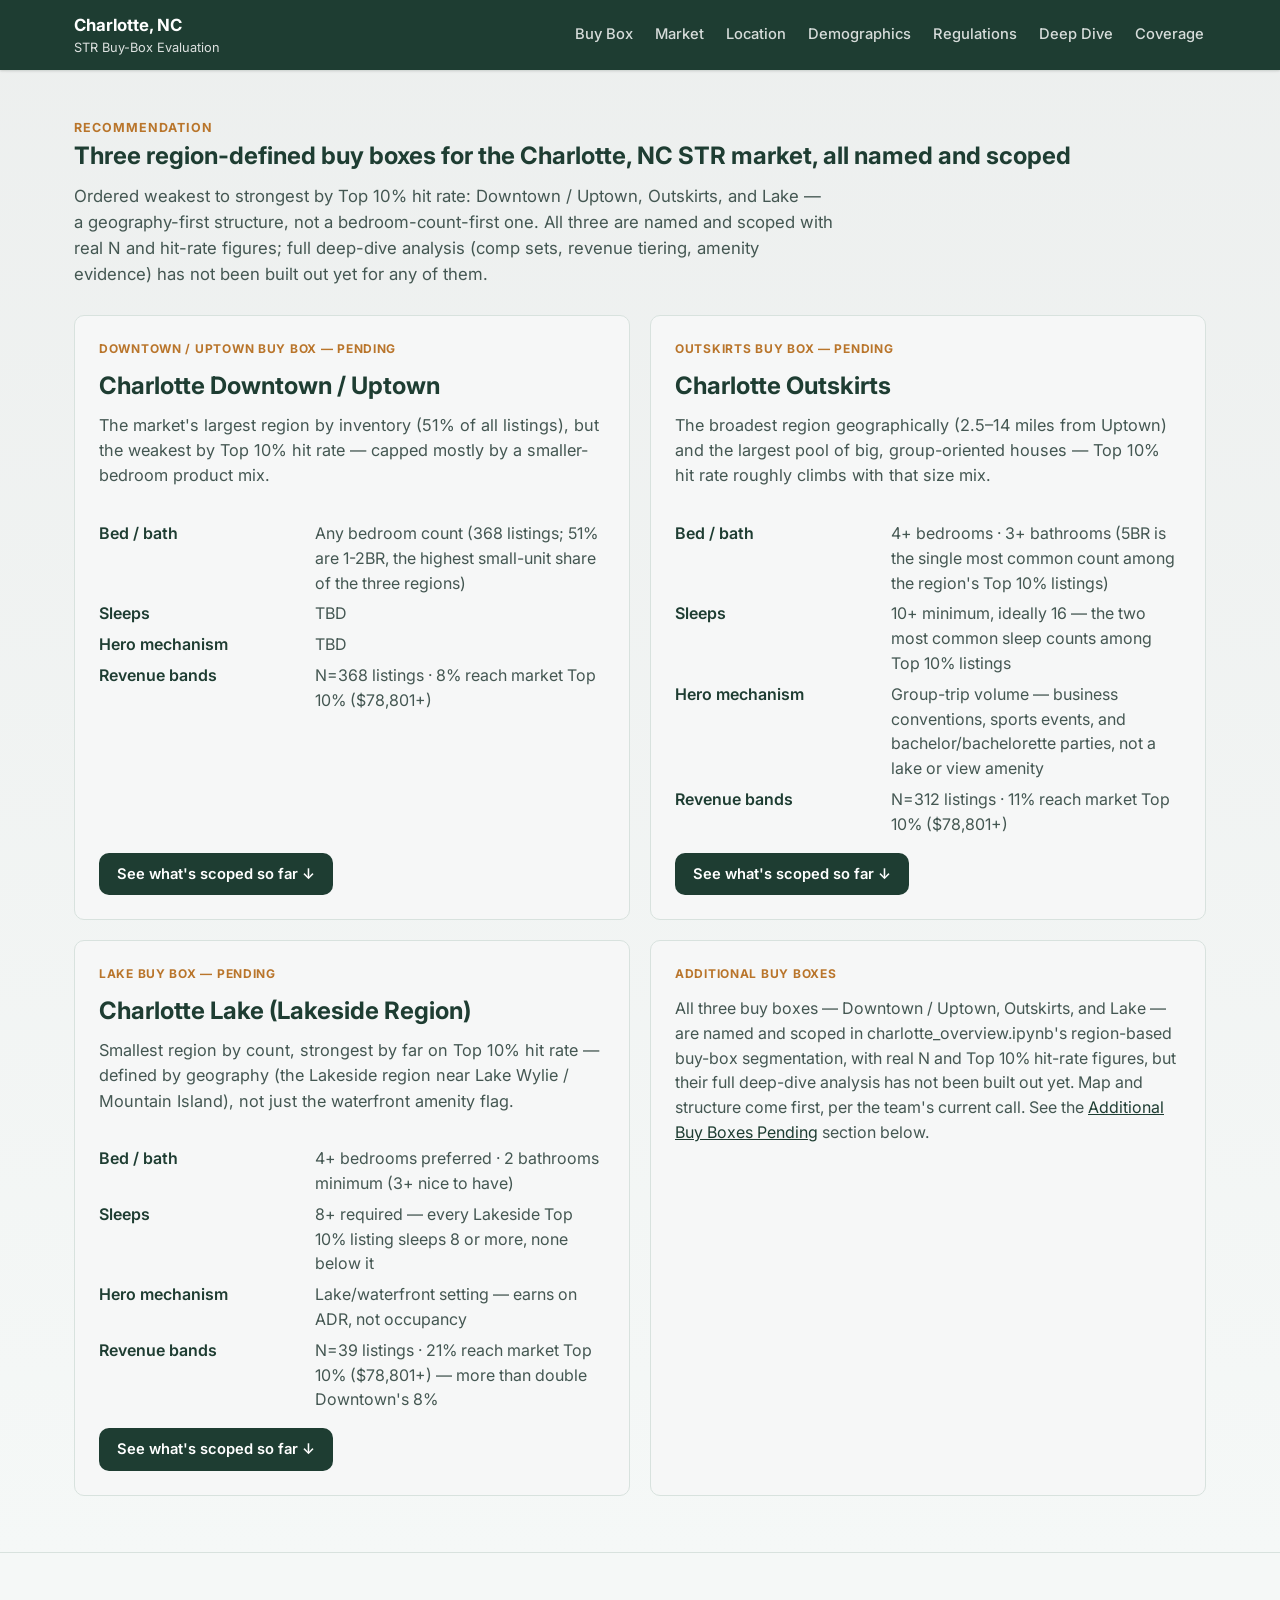
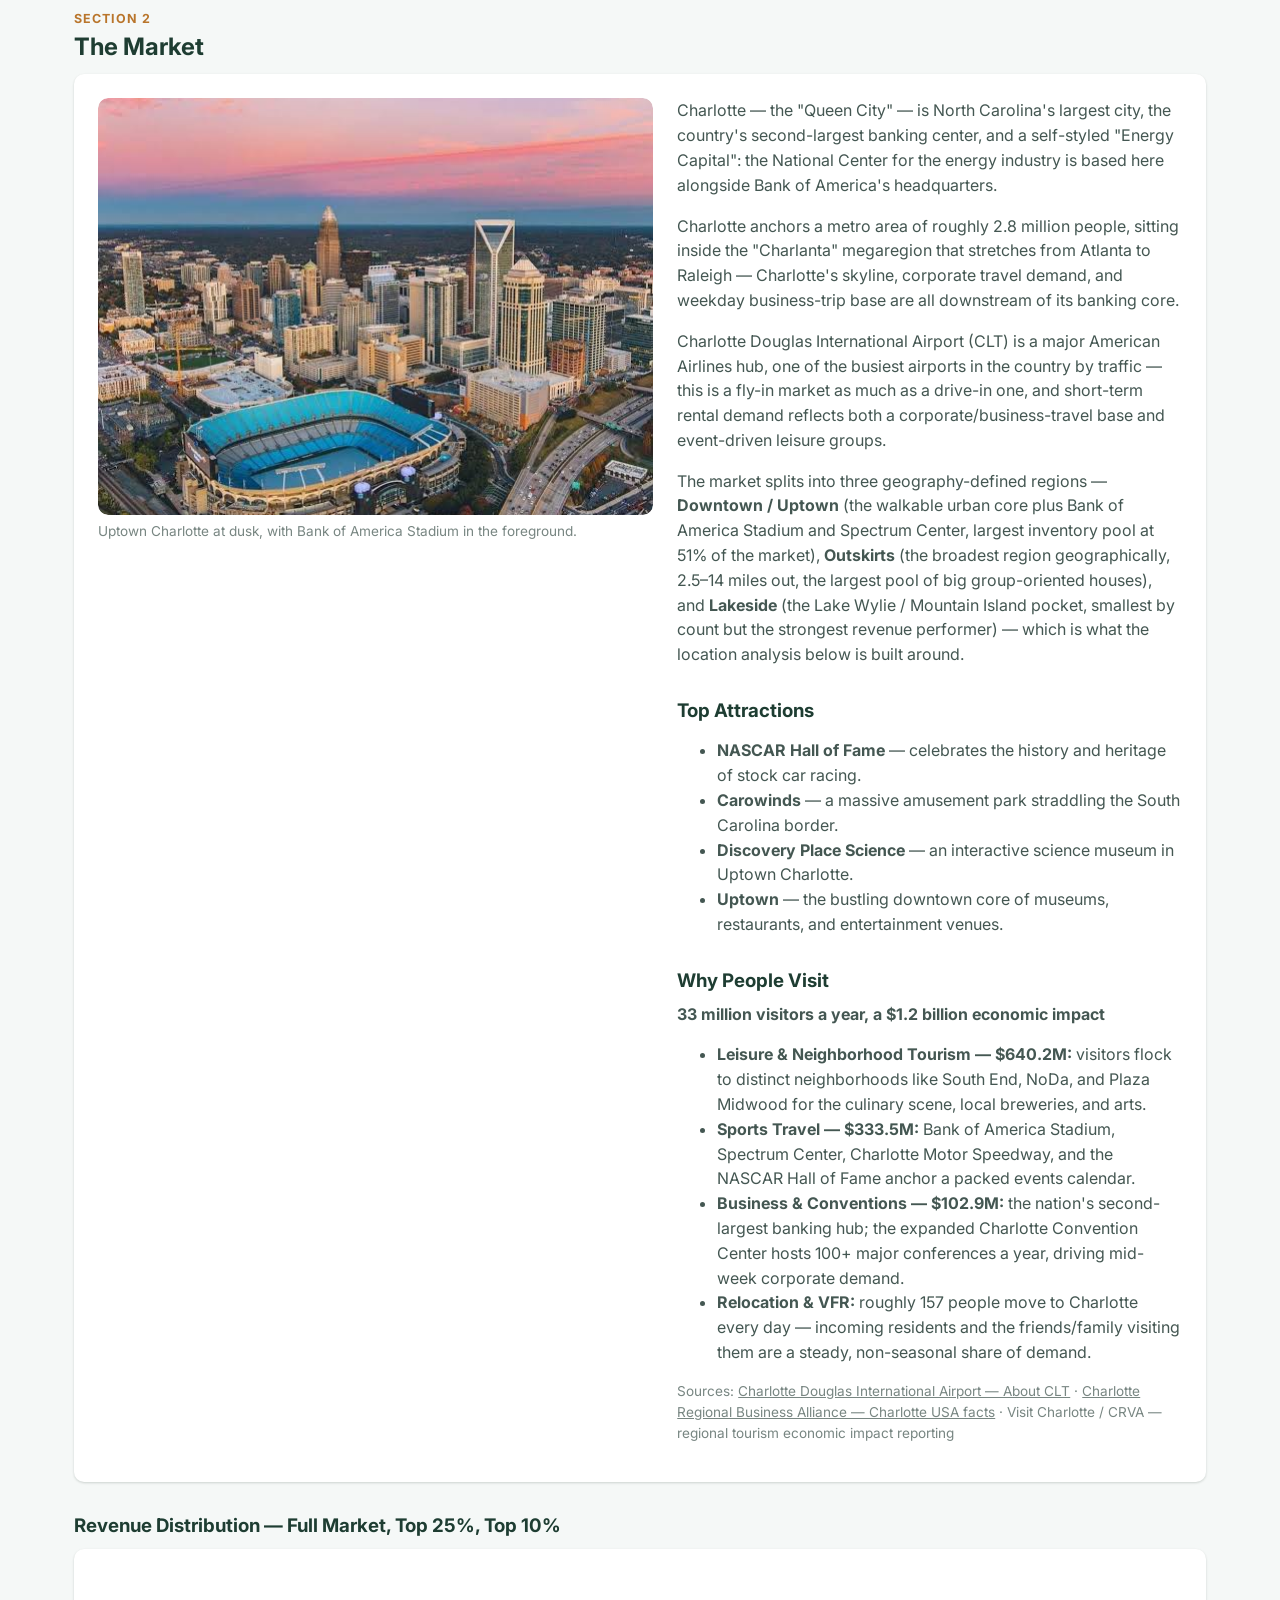
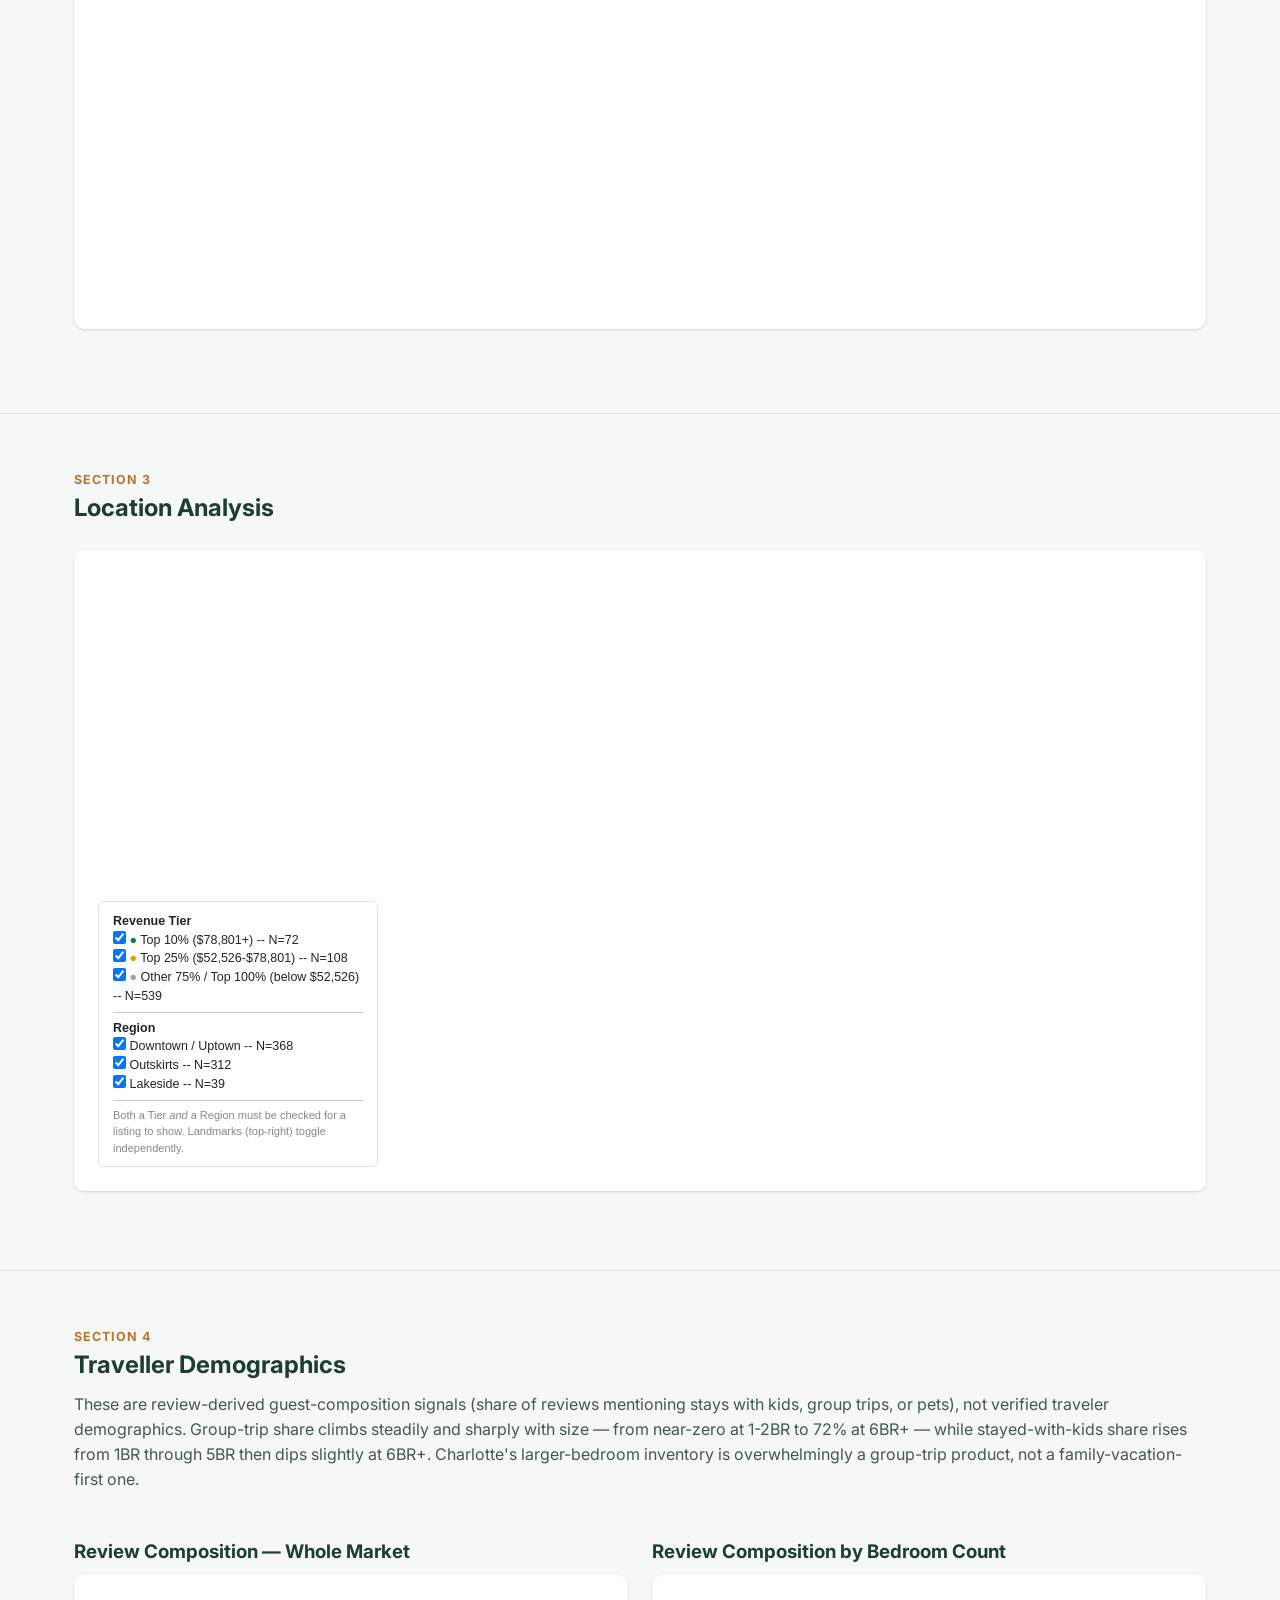
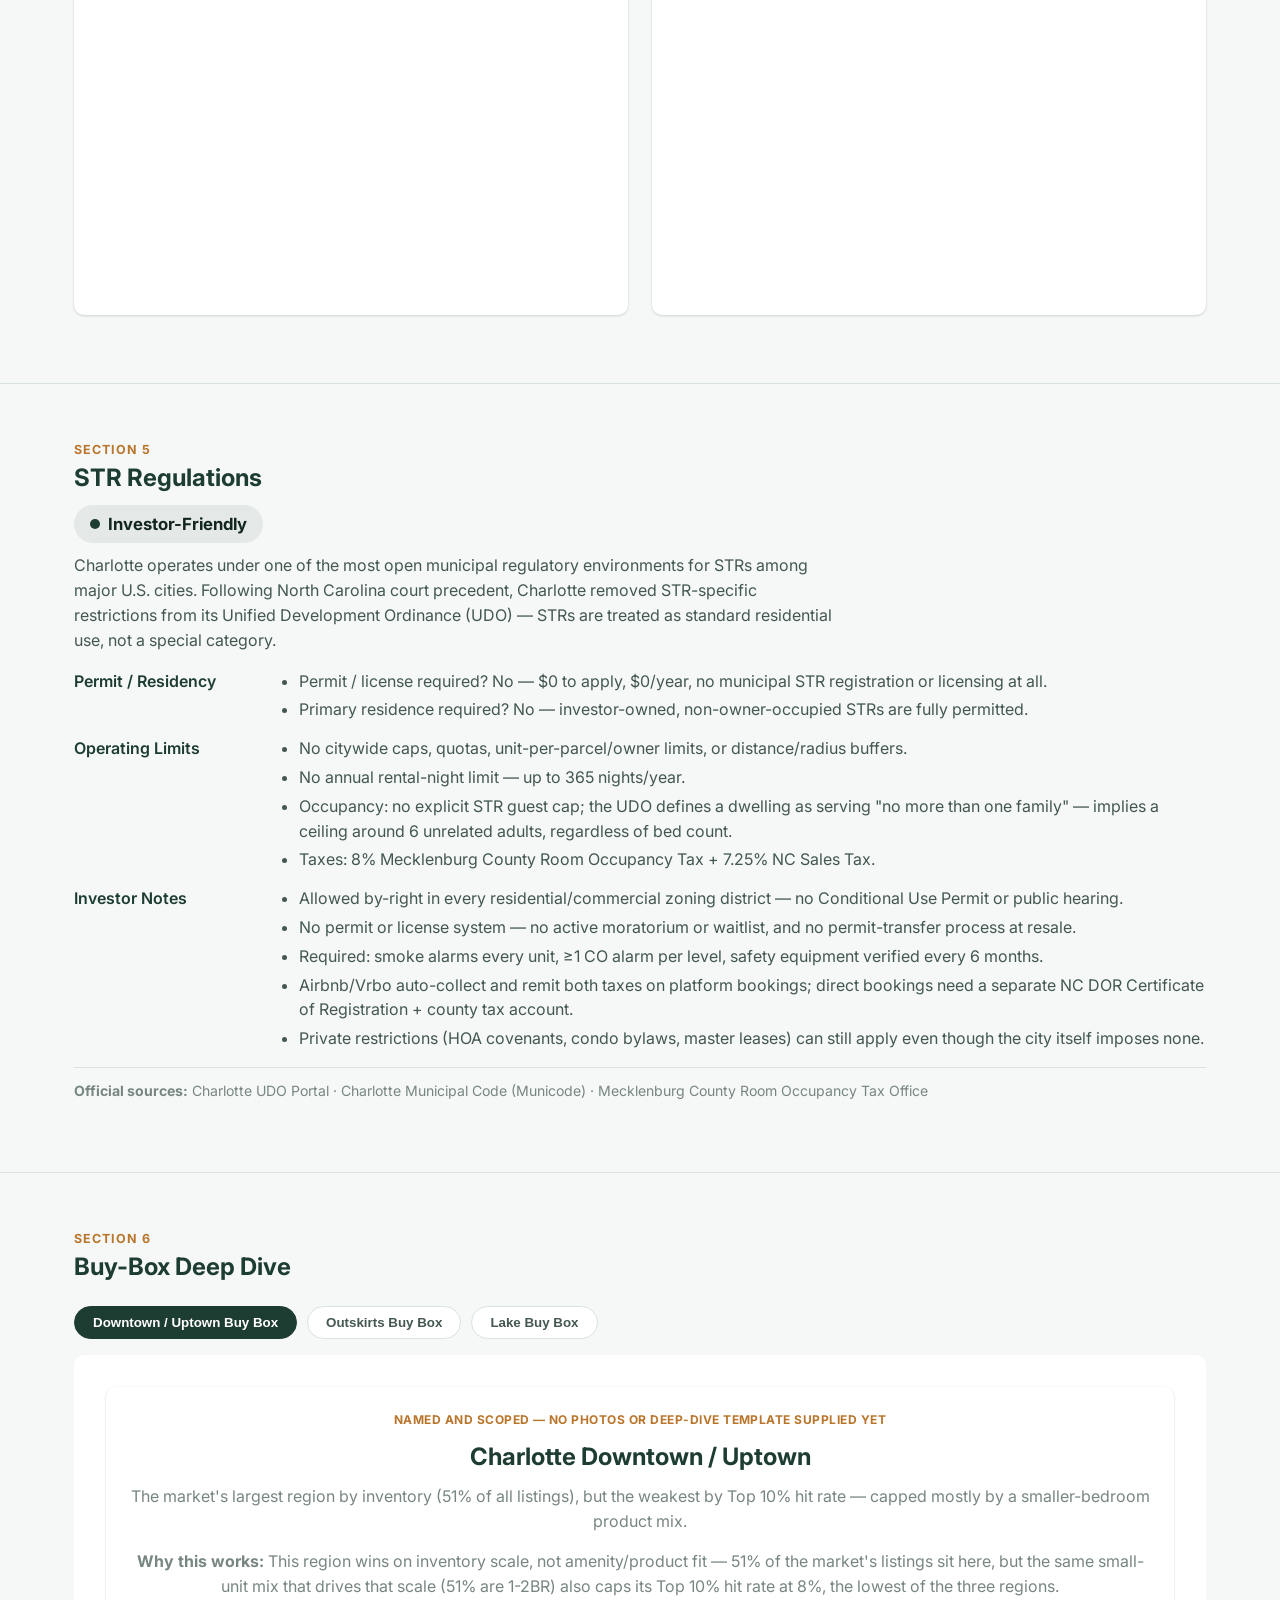
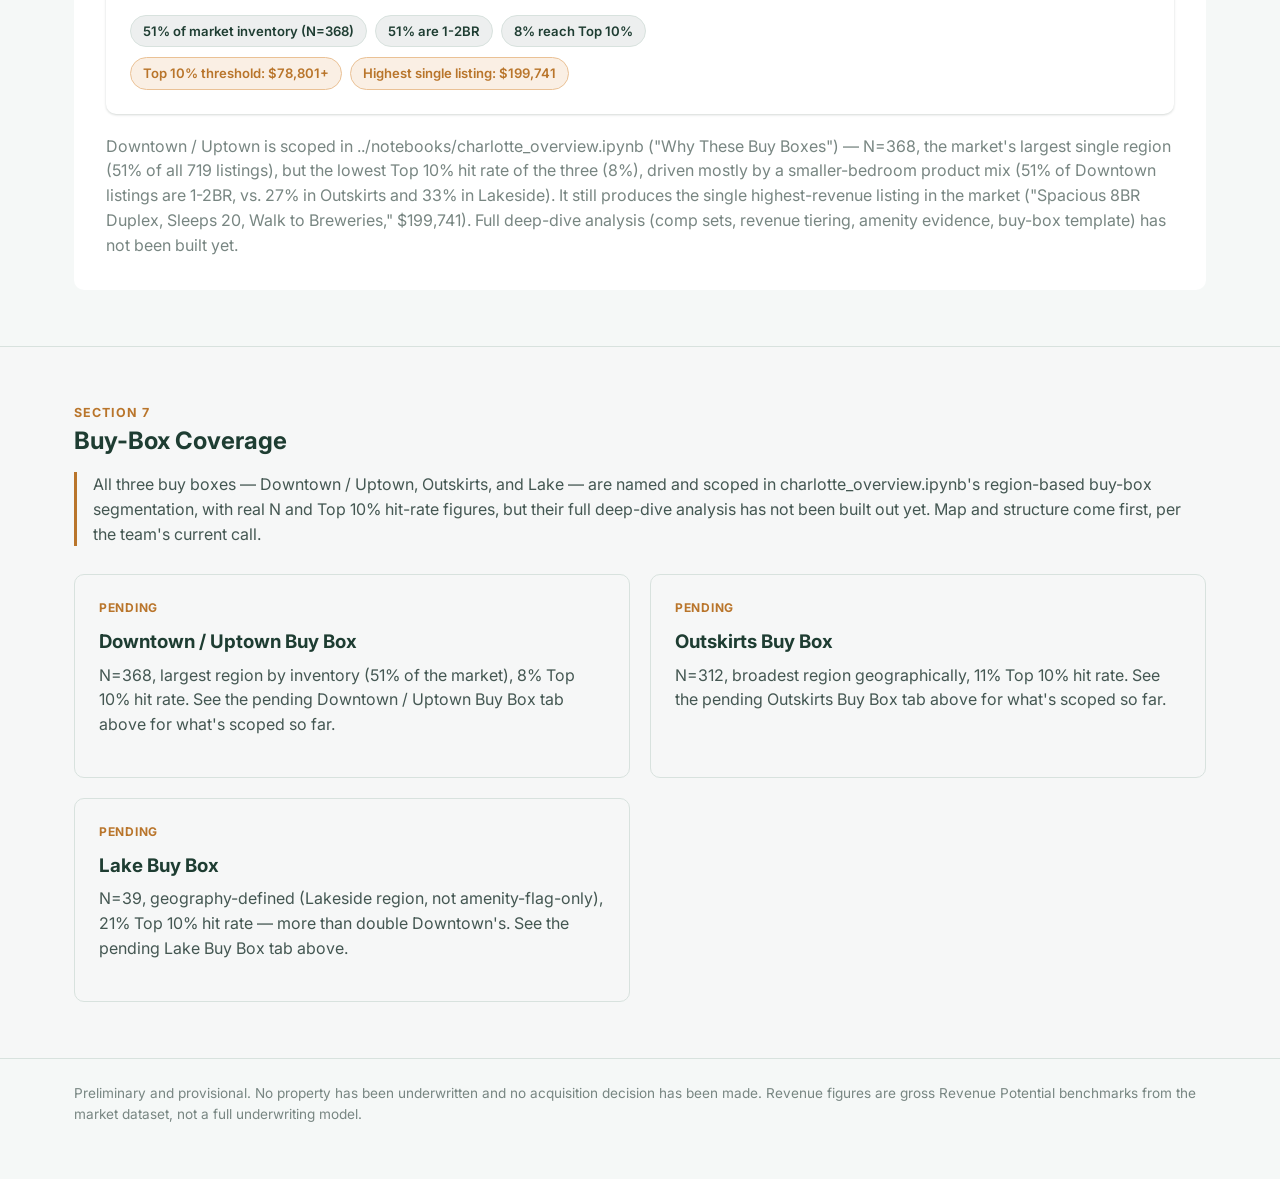
==== index.html @ eb5536db "Add the full acquisition target-profile table to Analyst Notes New note.table support in analystNote" ====
<!doctype html>
<html lang="en">
<head>
<meta charset="utf-8" />
<meta name="viewport" content="width=device-width, initial-scale=1" />
<title>Charlotte, NC STR Buy-Box Evaluation</title>
<link rel="stylesheet" href="https://unpkg.com/leaflet@1.9.4/dist/leaflet.css" />
<link rel="preconnect" href="https://fonts.googleapis.com" />
<link href="https://fonts.googleapis.com/css2?family=Inter:wght@400;500;600;700&display=swap" rel="stylesheet" />
<link rel="stylesheet" href="css/styles.css?v=20260908-lake15" />
</head>
<body>

<header class="site-header">
  <div class="site-header__inner">
    <div class="site-header__brand">
      <div class="site-header__title">Charlotte, NC <span>STR Buy-Box Evaluation</span></div>
    </div>
    <nav class="site-nav">
      <a href="#declaration">Buy Box</a>
      <a href="#market">Market</a>
      <a href="#location">Location</a>
      <a href="#demographics">Demographics</a>
      <a href="#regulations">Regulations</a>
      <a href="#deep-dive">Deep Dive</a>
      <a href="#pending">Coverage</a>
    </nav>
  </div>
</header>

<main>

  <!-- Section 1: Buy-box declaration -->
  <section id="declaration" class="section section--hero">
    <div class="container">
      <p class="section-kicker">Recommendation</p>
      <h1>Three region-defined buy boxes for the Charlotte, NC STR market, all named and scoped</h1>
      <p class="hero-sub">Ordered weakest to strongest by Top 10% hit rate: Downtown / Uptown, Outskirts, and Lake — a geography-first structure, not a bedroom-count-first one. All three are named and scoped with real N and hit-rate figures; full deep-dive analysis (comp sets, revenue tiering, amenity evidence) has not been built out yet for any of them.</p>
      <div id="buybox-declarations" class="declarations-grid"></div>
    </div>
  </section>

  <!-- Section 2: Market context -->
  <section id="market" class="section">
    <div class="container">
      <p class="section-kicker">Section 2</p>
      <h2>The Market</h2>
      <div id="market-overview-body" class="market-overview"></div>

      <h3 class="subsection-title">Revenue Distribution — Full Market, Top 25%, Top 10%</h3>
      <div class="chart-card chart-card--wide">
        <canvas id="chart-revenue-distribution"></canvas>
      </div>
      <div id="chart-revenue-distribution-legend" class="chart-legend-row"></div>
      <p id="chart-revenue-distribution-interpretation" class="section-interpretation"></p>
    </div>
  </section>

  <!-- Section 3: Location analysis -->
  <section id="location" class="section">
    <div class="container">
      <p class="section-kicker">Section 3</p>
      <h2>Location Analysis</h2>
      <iframe class="embedded-map embedded-map--tall" src="assets/overview/charlotte_overview_map.html?v=20260908-lake15" loading="lazy" title="Interactive map of Charlotte STR revenue tiers, Downtown/Outskirts/Lakeside regions, and demand-driver landmarks"></iframe>
      <div id="map-interpretation" class="section-interpretation"></div>
    </div>
  </section>

  <!-- Section 4: Traveller demographics -->
  <section id="demographics" class="section">
    <div class="container">
      <p class="section-kicker">Section 4</p>
      <h2>Traveller Demographics</h2>
      <div id="demographics-intro-body"></div>

      <div class="chart-row">
        <div>
          <h3 class="subsection-title">Review Composition — Whole Market</h3>
          <div class="chart-card">
            <canvas id="chart-demographics-pie"></canvas>
          </div>
          <div id="chart-demographics-pie-legend" class="chart-legend-row"></div>
        </div>
        <div>
          <h3 class="subsection-title">Review Composition by Bedroom Count</h3>
          <div class="chart-card">
            <canvas id="chart-demographics-bedroom"></canvas>
          </div>
        </div>
      </div>
    </div>
  </section>

  <!-- Section 5: STR regulations -- city/county-wide, not buy-box-specific,
       so this lives once in the shared market overview flow rather than
       being repeated inside every buy-box tab. -->
  <section id="regulations" class="section">
    <div class="container">
      <p class="section-kicker">Section 5</p>
      <h2>STR Regulations</h2>
      <div id="regulations-body"></div>
    </div>
  </section>

  <!-- Section 6: buy-box deep dive -->
  <section id="deep-dive" class="section">
    <div class="container">
      <p class="section-kicker">Section 6</p>
      <h2>Buy-Box Deep Dive</h2>
      <div id="deep-dive-tabs" class="tabs"></div>
      <div id="deep-dive-content"></div>
    </div>
  </section>

  <!-- Section 7: Buy-box coverage status -->
  <section id="pending" class="section section--note">
    <div class="container">
      <p class="section-kicker">Section 7</p>
      <h2>Buy-Box Coverage</h2>
      <div id="pending-buyboxes"></div>
    </div>
  </section>

</main>

<footer class="site-footer">
  <div class="container">
    <p>Preliminary and provisional. No property has been underwritten and no acquisition decision has been made. Revenue figures are gross Revenue Potential benchmarks from the market dataset, not a full underwriting model.</p>
  </div>
</footer>

<!-- Shared lightbox: reused by every real-photo gallery on the page. -->
<div id="lightbox" class="lightbox" aria-hidden="true" role="dialog" aria-modal="true" aria-label="Expanded image">
  <button type="button" class="lightbox__close" aria-label="Close image" onclick="closeLightbox()">&times;</button>
  <figure class="lightbox__figure">
    <img id="lightbox-image" src="" alt="" />
    <figcaption id="lightbox-caption"></figcaption>
  </figure>
</div>

<script src="https://unpkg.com/leaflet@1.9.4/dist/leaflet.js"></script>
<script src="https://cdn.jsdelivr.net/npm/chart.js@4.4.4/dist/chart.umd.min.js"></script>
<script src="js/data.js?v=20260908-lake15"></script>
<script src="js/render.js?v=20260908-lake15"></script>
<script src="js/charts.js?v=20260908-lake15"></script>
<script src="js/map.js?v=20260908-lake15"></script>
<script src="js/main.js?v=20260908-lake15"></script>
</body>
</html>
---- css/styles.css ----
/* ====================================================================
   Tokens — Shenandoah Valley "Blue Ridge" palette: deep forest green +
   sunset amber, on a cool off-white "mist" background. Deliberately not
   brown/tan (avoids the literal log-cabin cliché) while keeping a
   mountain/luxury-cabin feel via the forest green + amber pairing.
   ==================================================================== */
:root {
  font-size: 16px;

  --brand-forest: #1e3d32;
  --brand-forest-dark: #12261f;
  --brand-amber: #d98f3f;
  --brand-amber-dark: #b9752b;
  --brand-amber-border: color-mix(in srgb, var(--brand-amber) 55%, white);
  --brand-mist: #f5f8f7;
  --brand-white: #ffffff;
  --text-primary: #16302a;
  --text-secondary: #445752;
  --border-subtle: #d8e2de;
  --status-pending-bg: color-mix(in srgb, var(--brand-amber-dark) 12%, white);
  --status-pending-text: var(--brand-amber-dark);

  --color-bg: var(--brand-mist);
  --color-surface: var(--brand-white);
  --color-border: var(--border-subtle);
  --color-text: var(--text-secondary);
  --color-text-muted: color-mix(in srgb, var(--text-secondary) 72%, white);
  --color-primary: var(--brand-forest);
  --color-primary-light: color-mix(in srgb, var(--brand-forest) 62%, white);
  --color-accent: var(--brand-amber-dark);
  --color-danger: #b5482e;
  --color-pending-bg: var(--status-pending-bg);
  --color-pending-text: var(--status-pending-text);
  --radius: 10px;
  --shadow: 0 1px 3px rgba(18, 38, 31, 0.1), 0 1px 2px rgba(18, 38, 31, 0.08);
  --max-width: 1180px;

  /* A small, consistent set of tint/border tokens -- replaces a scatter of
     one-off color-mix() percentages (3/4/5/6/8/10/16%) that had accumulated
     across individual components with no shared rhythm, and dashed borders
     used nowhere else on the page. Formal/elegant here means: fewer distinct
     surface treatments, applied consistently, not more decoration. */
  --surface-tint: color-mix(in srgb, var(--brand-forest) 4%, white);
  --surface-tint-strong: color-mix(in srgb, var(--brand-forest) 8%, white);
  --accent-tint: color-mix(in srgb, var(--brand-amber) 7%, white);
  --accent-tint-strong: color-mix(in srgb, var(--brand-amber) 14%, white);
  --hairline: 1px solid var(--color-border);
}

* { box-sizing: border-box; }
body {
  margin: 0;
  font-family: "Inter", "Segoe UI", system-ui, sans-serif;
  color: var(--color-text);
  background: var(--color-bg);
  line-height: 1.55;
}
h1, h2, h3, h4 { color: var(--color-primary); line-height: 1.25; margin: 0 0 0.5em; }
p { margin: 0 0 1em; }
a { color: var(--color-primary); }
img { max-width: 100%; display: block; }
.container { max-width: var(--max-width); margin: 0 auto; padding: 0 24px; }
.container:has(.bb2) { max-width: 1400px; }

/* ==== Header / nav ==== */
.site-header {
  position: sticky; top: 0; z-index: 50;
  background: var(--color-primary); color: white;
  box-shadow: var(--shadow);
}
.site-header__inner {
  max-width: var(--max-width); margin: 0 auto; padding: 12px 24px;
  display: flex; align-items: center; justify-content: space-between; flex-wrap: wrap; gap: 12px;
}
.site-header__title { font-weight: 700; font-size: 1.05rem; color: white; }
.site-header__title span { display: block; font-weight: 400; font-size: 0.8rem; opacity: 0.85; }
.site-nav { display: flex; gap: 18px; flex-wrap: wrap; }
.site-nav a { color: rgba(255,255,255,0.82); text-decoration: none; font-size: 0.92rem; font-weight: 500; padding: 4px 2px; border-bottom: 2px solid transparent; }
.site-nav a:hover, .site-nav__link--active { color: white; border-bottom-color: var(--brand-amber); }

/* ==== Sections ==== */
.section { padding: 56px 0; border-bottom: 1px solid var(--color-border); }
.section--hero { background: linear-gradient(180deg, color-mix(in srgb, var(--brand-forest) 8%, white), var(--color-bg)); padding-top: 48px; }
.section--note { background: var(--surface-tint); }
.section-kicker { text-transform: uppercase; letter-spacing: 0.08em; font-size: 0.78rem; font-weight: 700; color: var(--color-accent); margin-bottom: 4px; }
.hero-sub { font-size: 1.05rem; color: var(--color-text); max-width: 760px; }
.section-interpretation { border-left: 3px solid var(--color-accent); padding-left: 16px; color: var(--color-text); margin-top: 16px; }
.subsection-title { margin-top: 32px; }

/* ==== Buttons / badges ==== */
.btn { display: inline-block; padding: 10px 18px; border-radius: var(--radius); text-decoration: none; font-weight: 600; font-size: 0.92rem; }
.btn--primary { background: var(--color-primary); color: white; }
.btn--primary:hover { background: var(--brand-forest-dark); }
.btn--alexandria { background: var(--brand-white); color: var(--color-primary); border: 1.5px solid var(--color-primary); margin: 12px 8px 4px 0; }
.btn--alexandria:hover { background: color-mix(in srgb, var(--brand-forest) 6%, white); }
.btn--pending { color: var(--color-text-muted); border-color: var(--color-border); cursor: not-allowed; pointer-events: none; }
.badge { display: inline-block; padding: 3px 10px; border-radius: 999px; font-size: 0.78rem; font-weight: 600; }
.badge--pending { background: var(--color-pending-bg); color: var(--color-pending-text); }

/* ==== Section 1: declarations ==== */
.declarations-grid { display: grid; grid-template-columns: repeat(2, 1fr); gap: 20px; margin-top: 28px; }
.declaration-card { background: var(--color-surface); border-radius: var(--radius); box-shadow: var(--shadow); padding: 24px; }
.declaration-card--lead { border-top: 3px solid var(--color-accent); display: flex; flex-direction: column; }
.declaration-card--lead .btn { margin-top: auto; align-self: flex-start; }
.declaration-card--pending { background: var(--surface-tint); border: var(--hairline); box-shadow: none; }
.declaration-card__eyebrow { text-transform: uppercase; font-size: 0.75rem; font-weight: 700; letter-spacing: 0.06em; color: var(--color-accent); }
.declaration-card__thesis { font-size: 1.02rem; }
.declaration-card__specs { display: grid; grid-template-columns: 200px 1fr; gap: 6px 16px; margin: 16px 0; }
.declaration-card__specs dt { font-weight: 600; color: var(--color-primary); }
.declaration-card__specs dd { margin: 0; }

/* ==== Section 2: market ==== */
.market-overview p { max-width: 860px; }
.market-sources { font-size: 0.85rem; color: var(--color-text-muted); }
.market-sources a { color: var(--color-text-muted); }
.intro-grid { display: grid; grid-template-columns: 200px 1fr; gap: 10px 20px; margin: 24px 0; }
.intro-grid dt { font-weight: 600; color: var(--color-primary); }
.intro-grid dd { margin: 0; }
.chart-card { background: var(--color-surface); border-radius: var(--radius); box-shadow: var(--shadow); padding: 16px; height: 340px; margin-top: 12px; }
.chart-card--wide { height: 380px; }
.chart-row { display: grid; grid-template-columns: 1fr 1fr; gap: 24px; align-items: start; margin-top: 8px; }
.chart-legend-row { display: flex; gap: 24px; flex-wrap: wrap; margin-top: 12px; font-size: 0.88rem; }
.legend-row { display: flex; align-items: center; gap: 8px; margin: 4px 0; }
.legend-swatch { width: 12px; height: 12px; border-radius: 50%; display: inline-block; }
.legend-swatch--outlined { border: 2px solid var(--text-primary); }

/* ==== Section 3: map ==== */
.map-layout { display: grid; grid-template-columns: 1fr 300px; gap: 20px; margin-top: 20px; }
.map-canvas { height: 520px; border-radius: var(--radius); overflow: hidden; box-shadow: var(--shadow); background: var(--color-surface); }
.map-layout--embedded { margin-top: 14px; }
.map-canvas--embedded { height: 460px; box-shadow: none; border: 1px solid var(--color-border); }
.map-sidebar { display: flex; flex-direction: column; gap: 16px; }
.map-legend, .map-filters { background: var(--color-surface); border-radius: var(--radius); box-shadow: var(--shadow); padding: 16px; }
.map-legend h4, .map-filters h4 { font-size: 0.85rem; margin: 12px 0 6px; }
.map-legend h4:first-child, .map-filters h4:first-child { margin-top: 0; }
.legend-note { font-size: 0.82rem; color: var(--color-text-muted); margin-top: 10px; }
.filter-group { display: flex; flex-direction: column; gap: 4px; }
.filter-row { display: flex; align-items: center; gap: 8px; font-size: 0.88rem; cursor: pointer; }
.map-error { color: var(--color-danger); }
.map-popup-note { display: inline-block; margin-top: 6px; color: var(--color-text-muted); line-height: 1.35; }
.legend-count { color: var(--color-text-muted); font-size: 0.82rem; }
.zip-label { font-size: 10px; font-weight: 700; color: var(--text-secondary); text-align: center; text-shadow: 0 0 3px white, 0 0 3px white; }
.city-guidance-table-wrap { overflow-x: auto; margin-top: 20px; }

/* ==== Section 4: deep dive / tabs ==== */
.tabs { display: flex; gap: 10px; margin: 24px 0 16px; flex-wrap: wrap; }
.tab { background: var(--color-surface); border: 1px solid var(--color-border); border-radius: 999px; padding: 8px 18px; font-weight: 600; cursor: pointer; color: var(--color-text); }
.tab--active { background: var(--color-primary); color: white; border-color: var(--color-primary); }
.deep-dive--pending { padding: 32px; background: var(--color-surface); border-radius: var(--radius); text-align: center; color: var(--color-text-muted); }
/* Substantive pending content (bullet lists, links) reads badly centered --
   left-align it; a short one-line pendingNote still looks fine left-aligned. */
.deep-dive--pending .dd-block__body { text-align: left; }
.deep-dive--pending .dd-block__body ul { padding-left: 1.2em; }

/* ==== dd-block system (generic labeled-row card) ==== */
.dd-block { background: var(--color-surface); border-radius: var(--radius); box-shadow: var(--shadow); padding: 24px; margin-bottom: 20px; }
.dd-block--contrast { border-left: 3px solid var(--color-danger); }
.dd-block--priority { border-left: 3px solid var(--color-accent); background: var(--accent-tint); }
.dd-block--compact { padding: 18px 24px; }
.dd-block__title { margin-bottom: 14px; }
.dd-rows { display: flex; flex-direction: column; gap: 12px; }
.dd-row { display: grid; grid-template-columns: 220px 1fr; gap: 6px 16px; }
.dd-row__label { font-weight: 600; color: var(--color-primary); }
.dd-row__value { margin: 0; }
.dd-block__images, .bb2-playbook-grid { display: grid; grid-template-columns: repeat(auto-fit, minmax(200px, 1fr)); gap: 14px; margin-top: 16px; }
.dd-block__images--geo-compact { grid-template-columns: repeat(auto-fit, minmax(220px, 360px)); justify-content: start; }
.dd-note { font-size: 0.88rem; color: var(--color-text-muted); }
.dd-note-block { padding: 12px 16px; border-radius: var(--radius); background: color-mix(in srgb, var(--color-danger) 6%, white); margin: 4px 0 20px; }

/* Collapsed-by-default accordion (Clearwater's own STR Regulations
   treatment) -- keeps a section's real content off the page by default,
   one summary line, so a thorough writeup doesn't cost permanent scroll
   space. Ported verbatim from the reference site's own .bb2-details. */
.bb2-details { margin-top: 12px; border: var(--hairline); border-radius: var(--radius); padding: 2px 20px; background: var(--surface-tint); }
.bb2-details__summary { cursor: pointer; font-weight: 700; color: var(--color-primary); padding: 14px 0; list-style: none; font-size: 1.02rem; }
.bb2-details__summary::-webkit-details-marker { display: none; }
.bb2-details__summary::before { content: "▸  "; }
.bb2-details[open] .bb2-details__summary::before { content: "▾  "; }
.bb2-details > *:not(summary) { padding-bottom: 14px; }

/* STR Regulations card -- tier badge + checkmark-chip highlights + a
   compact two-column key/value grid, all bullet-driven rather than prose,
   per explicit "visually attractive, bullet points, minimize text" ask. */
.regs-card__tier { display: inline-flex; align-items: center; gap: 8px; font-weight: 700; font-size: 1.05rem; padding: 6px 16px; border-radius: 999px; margin-bottom: 10px; background: color-mix(in srgb, var(--brand-forest) 12%, white); color: var(--brand-forest-dark); }
.regs-card__tier-dot { width: 10px; height: 10px; border-radius: 50%; background: var(--brand-forest); flex-shrink: 0; }
.regs-card__summary { margin: 0 0 4px; max-width: 760px; }
.regs-card .dd-row { grid-template-columns: 190px 1fr; gap: 4px 16px; }
.regs-card .dd-rows { gap: 14px; margin-top: 16px; }
.regs-card ul { margin: 0; padding-left: 1.2em; }
.regs-card li { margin-bottom: 4px; }
.regs-card li:last-child { margin-bottom: 0; }
.regs-card__sources { margin-top: 16px; padding-top: 12px; border-top: var(--hairline); }

/* ==== BuyBox V.2-style components (scoped under .bb2) ==== */
.bb2 { font-size: 1.02rem; }
.bb2-hero { display: grid; grid-template-columns: 1.1fr 1fr; gap: 24px; background: var(--color-surface); border-radius: var(--radius); box-shadow: var(--shadow); padding: 24px; margin-bottom: 20px; overflow: hidden; }
.bb2-hero--no-media { grid-template-columns: 1fr; }
.bb2-hero__media img { border-radius: var(--radius); height: 100%; object-fit: cover; }
.bb2-hero__media .photo-figure__trigger { height: 100%; }
.bb2-hero__status { text-transform: uppercase; font-size: 0.75rem; font-weight: 700; color: var(--color-accent); letter-spacing: 0.04em; }
.bb2-hero__title { font-size: 1.5rem; }
.bb2-chip-row { display: flex; flex-wrap: wrap; gap: 8px; margin-top: 10px; }
.bb2-chip { background: var(--surface-tint-strong); border: var(--hairline); border-radius: 999px; padding: 5px 12px; font-size: 0.82rem; font-weight: 600; color: var(--color-primary); }
.bb2-chip--revenue { background: var(--accent-tint-strong); border-color: var(--brand-amber-border); color: var(--brand-amber-dark); }
.bb2-chip--optional { background: transparent; }
.bb2-chip--metric { background: var(--color-primary); color: white; }
.bb2-grid-2 { display: grid; grid-template-columns: 1fr 1fr; gap: 24px; }
.bb2-amenity-panels { display: grid; grid-template-columns: 1fr 1.3fr; gap: 24px; margin-top: 8px; }
.bb2-amenity-panel { background: var(--surface-tint); border-radius: var(--radius); padding: 16px; }
.bb2-amenity-panel__title { margin-top: 0; }
.bb2-checklist { list-style: none; padding: 0; margin: 0 0 12px; display: flex; flex-direction: column; gap: 6px; }
.bb2-checklist--grid { display: grid; grid-template-columns: 1fr 1fr; }
.bb2-checklist--check li::before { content: "✓ "; color: var(--color-primary); font-weight: 700; }
.bb2-checklist--star li::before { content: "★ "; color: var(--color-accent); }
.bb2-evidence-strip { margin-top: 16px; padding: 12px 16px; background: var(--accent-tint-strong); border-radius: var(--radius); font-size: 0.9rem; }
.bb2-mechanism-card figcaption { font-size: 0.85rem; color: var(--color-text-muted); margin-top: 6px; }
.bb2-stat-row { display: grid; grid-template-columns: repeat(4, 1fr); gap: 14px; margin: 16px 0; }
.bb2-stat-row--3 { grid-template-columns: repeat(3, 1fr); }
.bb2-stat { background: var(--surface-tint); border-radius: var(--radius); padding: 14px; text-align: center; }
.bb2-stat__value { font-size: 1.3rem; font-weight: 700; color: var(--color-primary); }
.bb2-stat__label { font-size: 0.82rem; color: var(--color-text-muted); margin-top: 4px; }
.bb2-notes-list { padding-left: 20px; }
.bb2-tier-compare__grid { display: grid; grid-template-columns: repeat(3, 1fr); gap: 20px; margin-top: 16px; }
.bb2-tier-compare__col { background: var(--surface-tint); border-radius: var(--radius); padding: 16px; }
.bb2-tier-compare__col-label { font-weight: 700; color: var(--color-primary); text-transform: uppercase; font-size: 0.85rem; letter-spacing: 0.03em; margin-bottom: 8px; }
.bb2-tier-compare__property { font-size: 0.85rem; color: var(--color-text-muted); margin-top: 8px; padding-top: 8px; border-top: var(--hairline); }
.bb2-tier-compare__property:first-child { border-top: none; padding-top: 0; }
.comp-tier-property__label { color: var(--color-text); line-height: 1.4; }
.comp-tier-property__label strong { color: var(--color-primary); }
.comp-tier-property__label a { color: inherit; }
.comp-tier-property__note { margin-top: 4px; font-style: italic; }
.comp-tier-category__note { margin-bottom: 4px; font-style: italic; }
.bb2-tier-compare__category { margin-top: 20px; }
.bb2-tier-compare__category:first-child { margin-top: 12px; }
.comp-tier-label { margin-top: 24px; }
.bb2-checklist--photo li { display: flex; align-items: center; justify-content: space-between; gap: 12px; }
.bb2-checklist--photo .photo-figure, .bb2-checklist--photo .photo-figure--small { flex-shrink: 0; width: 64px; }
.bb2-checklist--photo .photo-figure img { border-radius: 6px; }
.bb2-checklist--photo figcaption { display: none; }

/* ==== Embedded maps (in-page, not an external link) ==== */
.embedded-map { width: 100%; height: 480px; border: 0; border-radius: var(--radius); box-shadow: var(--shadow); margin-top: 16px; }
.embedded-map--tall { height: 640px; }

/* ==== Acquisition candidate cards ==== */
.candidate-card { background: var(--surface-tint); border-radius: var(--radius); overflow: hidden; box-shadow: var(--shadow); }
.candidate-card__body { padding: 14px; }
.candidate-card__title { font-weight: 700; color: var(--color-primary); }
.candidate-card__meta { font-size: 0.85rem; color: var(--color-text-muted); margin-top: 4px; }

/* ==== Comp cards ==== */
.comp-grid { display: grid; grid-template-columns: repeat(auto-fit, minmax(230px, 1fr)); gap: 18px; margin: 12px 0 8px; }
.comp-card { background: var(--surface-tint); border-radius: var(--radius); overflow: hidden; box-shadow: var(--shadow); }
.comp-card--pending { opacity: 0.92; }
.comp-card__body { padding: 14px; }
.comp-card__title { font-weight: 700; color: var(--color-primary); }
.comp-card__location { font-size: 0.85rem; color: var(--color-text-muted); }
.comp-card__link { display: inline-block; font-size: 0.85rem; margin: 6px 0; }
.comp-card__metrics { display: flex; flex-wrap: wrap; gap: 10px; font-size: 0.82rem; margin: 8px 0; list-style: none; padding: 0; }
.comp-card__why { font-size: 0.88rem; }
.comp-card__limitation { font-size: 0.85rem; color: var(--color-danger); }
.counterexample-card { padding: 16px 0; border-top: 1px solid var(--color-border); }
.counterexample-card:first-of-type { border-top: none; padding-top: 0; }
.counterexample-card .dd-block__images {
  grid-template-columns: repeat(auto-fit, minmax(140px, 180px));
  justify-content: start;
  gap: 12px;
}
.counterexample-card .photo-figure--small .photo-figure__trigger {
  aspect-ratio: 4 / 3;
}
.counterexample-card .photo-figure figcaption {
  font-size: 0.78rem;
}

/* ==== Image placeholder / photo figure / lightbox ==== */
.img-placeholder {
  display: flex; flex-direction: column; align-items: center; justify-content: center; text-align: center; gap: 6px;
  aspect-ratio: 4 / 3; border-radius: var(--radius); text-decoration: none; padding: 12px;
  background: repeating-linear-gradient(45deg, color-mix(in srgb, var(--brand-forest) 6%, white), color-mix(in srgb, var(--brand-forest) 6%, white) 10px, var(--color-surface) 10px, var(--color-surface) 20px);
  border: 1px solid var(--color-border); color: var(--color-text);
}
.img-placeholder--small { aspect-ratio: 1; }
.img-placeholder__label { font-weight: 600; font-size: 0.88rem; }
.img-placeholder__cta { font-size: 0.8rem; color: var(--color-primary); }
.photo-figure { margin: 0; }
.photo-figure__trigger { display: block; width: 100%; padding: 0; border: none; background: none; cursor: zoom-in; aspect-ratio: 4/3; overflow: hidden; border-radius: var(--radius); }
.photo-figure--small .photo-figure__trigger { aspect-ratio: 1; }
.photo-figure__trigger img { width: 100%; height: 100%; object-fit: cover; transition: transform 0.2s ease; }
.photo-figure__trigger:hover img { transform: scale(1.04); }
.photo-figure figcaption { font-size: 0.85rem; color: var(--color-text-muted); margin-top: 6px; }

/* Wide analysis charts (e.g. multi-panel figures) -- full width, natural
   aspect ratio, not the 4:3 crop used for property photos above. */
.dd-block__wide-images { margin-top: 16px; display: flex; flex-direction: column; gap: 16px; }
.photo-figure--wide .photo-figure__trigger { aspect-ratio: auto; }
.photo-figure--wide .photo-figure__trigger img { width: 100%; height: auto; object-fit: contain; }

/* Lakefront vs. Castaway comp-set comparison: a stats table, then a photo
   row per point (label + image for each property side by side, reusing
   .bb2-grid-2, so it collapses to stacked on mobile). */
.comp-stats-table { width: 100%; border-collapse: collapse; margin: 16px 0; font-size: 0.92rem; text-align: left; }
.comp-stats-table th, .comp-stats-table td { padding: 8px 12px; border-bottom: var(--hairline); }
.comp-stats-table th { color: var(--color-text-muted); font-weight: 600; font-size: 0.8rem; text-transform: uppercase; letter-spacing: 0.03em; }
.comp-stats-table td:not(:first-child), .comp-stats-table th:not(:first-child) { text-align: right; }
.comp-stats-table tr:last-child td { border-bottom: none; }
.summary-sheet-table { width: 100%; border-collapse: collapse; margin: 12px 0; font-size: 0.9rem; }
.summary-sheet-table td { padding: 7px 12px; border-bottom: var(--hairline); vertical-align: top; text-align: left; }
.summary-sheet-table tr:last-child td { border-bottom: none; }
.summary-sheet-table td:first-child { width: 30%; font-weight: 700; color: var(--color-primary); white-space: nowrap; }
.comp-photo-rows > * { padding: 16px 0; border-bottom: var(--hairline); }
.comp-photo-rows > *:last-child { border-bottom: none; padding-bottom: 0; }
.comp-photo-row__note { margin: 0 0 10px; text-align: left; }
.comp-photo-row__col { text-align: center; }
.comp-photo-row__label { margin: 0 0 6px; font-weight: 700; font-size: 0.82rem; text-transform: uppercase; letter-spacing: 0.03em; color: var(--color-primary); }
.comp-photo-row__quote { margin: 0 0 12px; padding: 8px 14px; border-left: 3px solid var(--brand-amber); background: var(--accent-tint); font-style: italic; color: var(--color-text); }
.comp-photo-row__quote cite { display: block; margin-top: 4px; font-style: normal; font-size: 0.82rem; color: var(--color-text-muted); }

/* Analyst Notes: each note's own image(s) sit directly beside its text
   (reuses .bb2-grid-2's two-column grid, already collapses to 1 column
   under 960px), instead of one bulleted list with a separate photo
   gallery below it. A note with no images renders as plain text. */
.analyst-notes > * { padding: 14px 0; border-bottom: var(--hairline); margin: 0; }
.analyst-notes > *:last-child { border-bottom: none; padding-bottom: 0; }
.analyst-note { align-items: start; }
.analyst-note__text, .analyst-note__text-only { margin: 0; text-align: left; }
.analyst-note__images { margin: 0; }

/* Nice-to-Have, Ranked (Clearwater's 5BR structure): a scored, ordered list. */
.nice-ranked { margin-top: 20px; }
.nice-ranked__item { background: var(--color-surface); border-radius: var(--radius); box-shadow: var(--shadow); padding: 16px 18px; margin-top: 12px; }
.nice-ranked__head { display: flex; align-items: center; gap: 10px; flex-wrap: wrap; }
.nice-ranked__rank { font-weight: 700; color: var(--color-text-muted); min-width: 2em; }
.nice-ranked__name { font-weight: 700; color: var(--color-primary); font-size: 1.05rem; }
.nice-ranked__score { margin-left: auto; background: var(--color-primary); color: white; border-radius: 999px; padding: 3px 12px; font-size: 0.8rem; font-weight: 600; }
.nice-ranked__stats { display: flex; gap: 18px; flex-wrap: wrap; margin-top: 8px; font-size: 0.88rem; color: var(--color-text-muted); }
.nice-ranked__stats strong { color: var(--color-text); }
/* Thin-data items: one dense row (rank, name, inline note), not a full
   card -- there's no score/uplift to show, so a full card per item was
   most of what made an early version of this list take up far more space
   than Clearwater's own terse treatment of its thin amenities. */
.nice-ranked__item--thin { display: flex; align-items: center; flex-wrap: wrap; gap: 8px; background: transparent; box-shadow: none; padding: 6px 4px; margin-top: 2px; border-bottom: var(--hairline); border-radius: 0; }
.nice-ranked__item--thin .nice-ranked__name { font-size: 0.92rem; }
.nice-ranked__thin-note { color: var(--color-text-muted); font-size: 0.85rem; }
/* A tiny inline reference thumbnail, not the full geo-compact grid size --
   a thin-data row is one dense line of text, not a photo feature. */
.nice-ranked__thin-thumb { display: inline-block; width: 48px; flex-shrink: 0; }
.nice-ranked__thin-thumb .photo-figure__trigger { border-radius: 6px; }

/* A named section inside a still-"pending" box (see pendingSections in
   render.js) -- gives the pending state real presentation flow. An empty
   section (no data yet) shows only its title and this one muted line. */
.pending-section__empty { color: var(--color-text-muted); font-style: italic; }
/* A bare group-divider heading (e.g. "Property Profile", "Amenities") one
   tier above the ordinary <h3> sections it groups -- gives the page a
   two-level outline instead of one flat list of same-size headings. Styled
   as a small-caps editorial eyebrow over a plain hairline rather than a
   bold colored bar -- a report reads as more formal when its section
   accent is restrained typography, not repeated blocks of bright color. */
.pending-section--group { margin-top: 40px; padding-top: 16px; border-top: var(--hairline); }
.pending-section--group h2 {
  font-size: 0.82rem;
  font-weight: 700;
  text-transform: uppercase;
  letter-spacing: 0.09em;
  color: var(--color-accent);
  margin-bottom: 0;
}
.pending-section--group:first-child { margin-top: 0; padding-top: 0; border-top: none; }

.lightbox { position: fixed; inset: 0; background: rgba(18,38,31,0.92); display: flex; align-items: center; justify-content: center; opacity: 0; pointer-events: none; transition: opacity 0.2s ease; z-index: 100; padding: 24px; }
.lightbox--open { opacity: 1; pointer-events: auto; }
.lightbox__figure { max-width: 90vw; max-height: 90vh; margin: 0; text-align: center; }
.lightbox__figure img { max-width: 90vw; max-height: 80vh; margin: 0 auto; border-radius: var(--radius); }
.lightbox__figure figcaption { color: white; margin-top: 10px; }
.lightbox__close { position: absolute; top: 20px; right: 24px; background: none; border: none; color: white; font-size: 2rem; cursor: pointer; line-height: 1; }

/* ==== Footer ==== */
.site-footer { padding: 24px 0 40px; font-size: 0.85rem; color: var(--color-text-muted); }

/* ==== Responsive ==== */
@media (max-width: 960px) {
  .declarations-grid, .map-layout, .chart-row, .intro-grid, .bb2-hero, .bb2-grid-2, .bb2-amenity-panels, .bb2-tier-compare__grid { grid-template-columns: 1fr; }
  .regs-card .dd-row { grid-template-columns: 1fr; }
  .dd-row { grid-template-columns: 1fr; }
  .bb2-stat-row { grid-template-columns: repeat(2, 1fr); }
  .bb2-hero__media { min-height: 220px; }
  .bb2-playbook-grid, .dd-block__images, .comp-grid { grid-template-columns: repeat(2, 1fr); }
}
@media (max-width: 600px) {
  h1 { font-size: 1.5rem; }
  .site-header__inner { flex-direction: column; align-items: flex-start; }
  .site-nav { gap: 10px; }
  .declaration-card__specs, .intro-grid { grid-template-columns: 1fr; }
  .bb2 { font-size: 0.96rem; }
  .bb2-hero__title { font-size: 1.25rem; }
  .bb2-stat-row { grid-template-columns: 1fr 1fr; }
  .bb2-playbook-grid, .dd-block__images, .comp-grid { grid-template-columns: 1fr; }
  .bb2-checklist--grid { grid-template-columns: 1fr; }
}
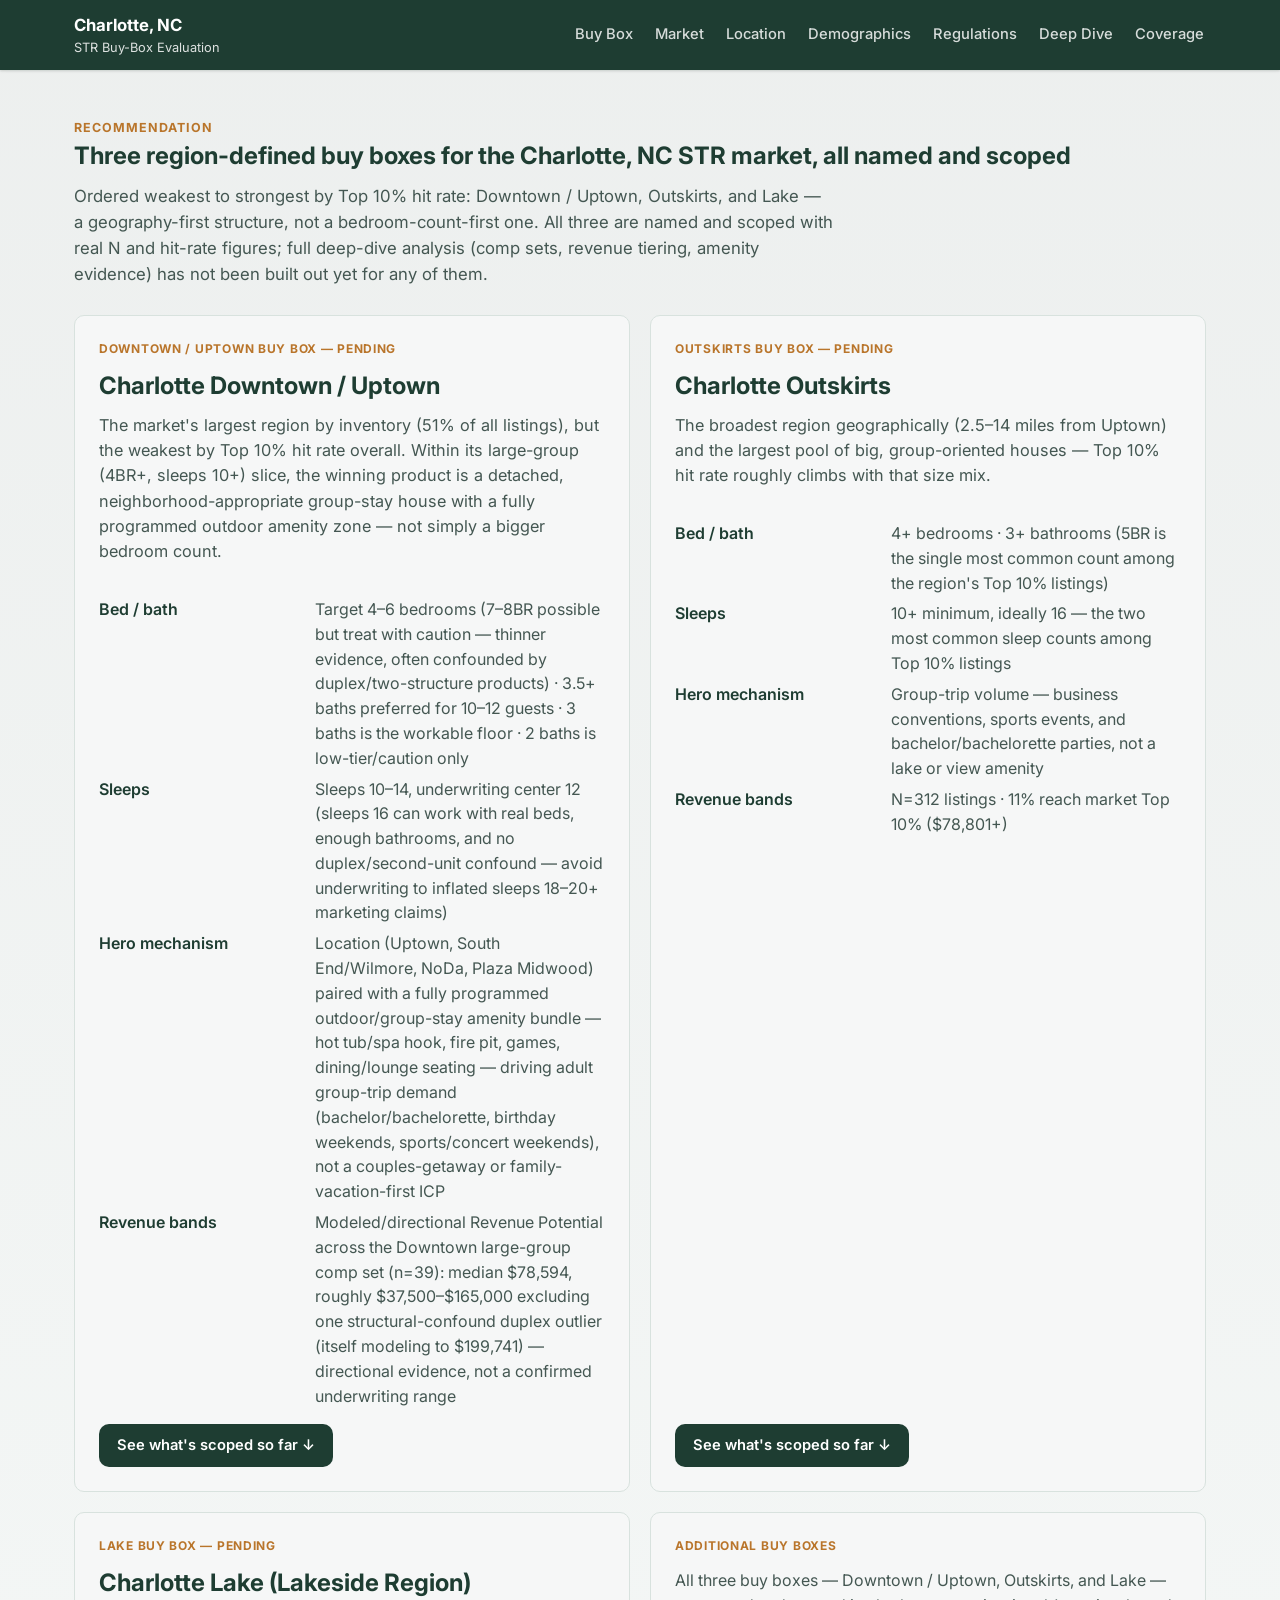
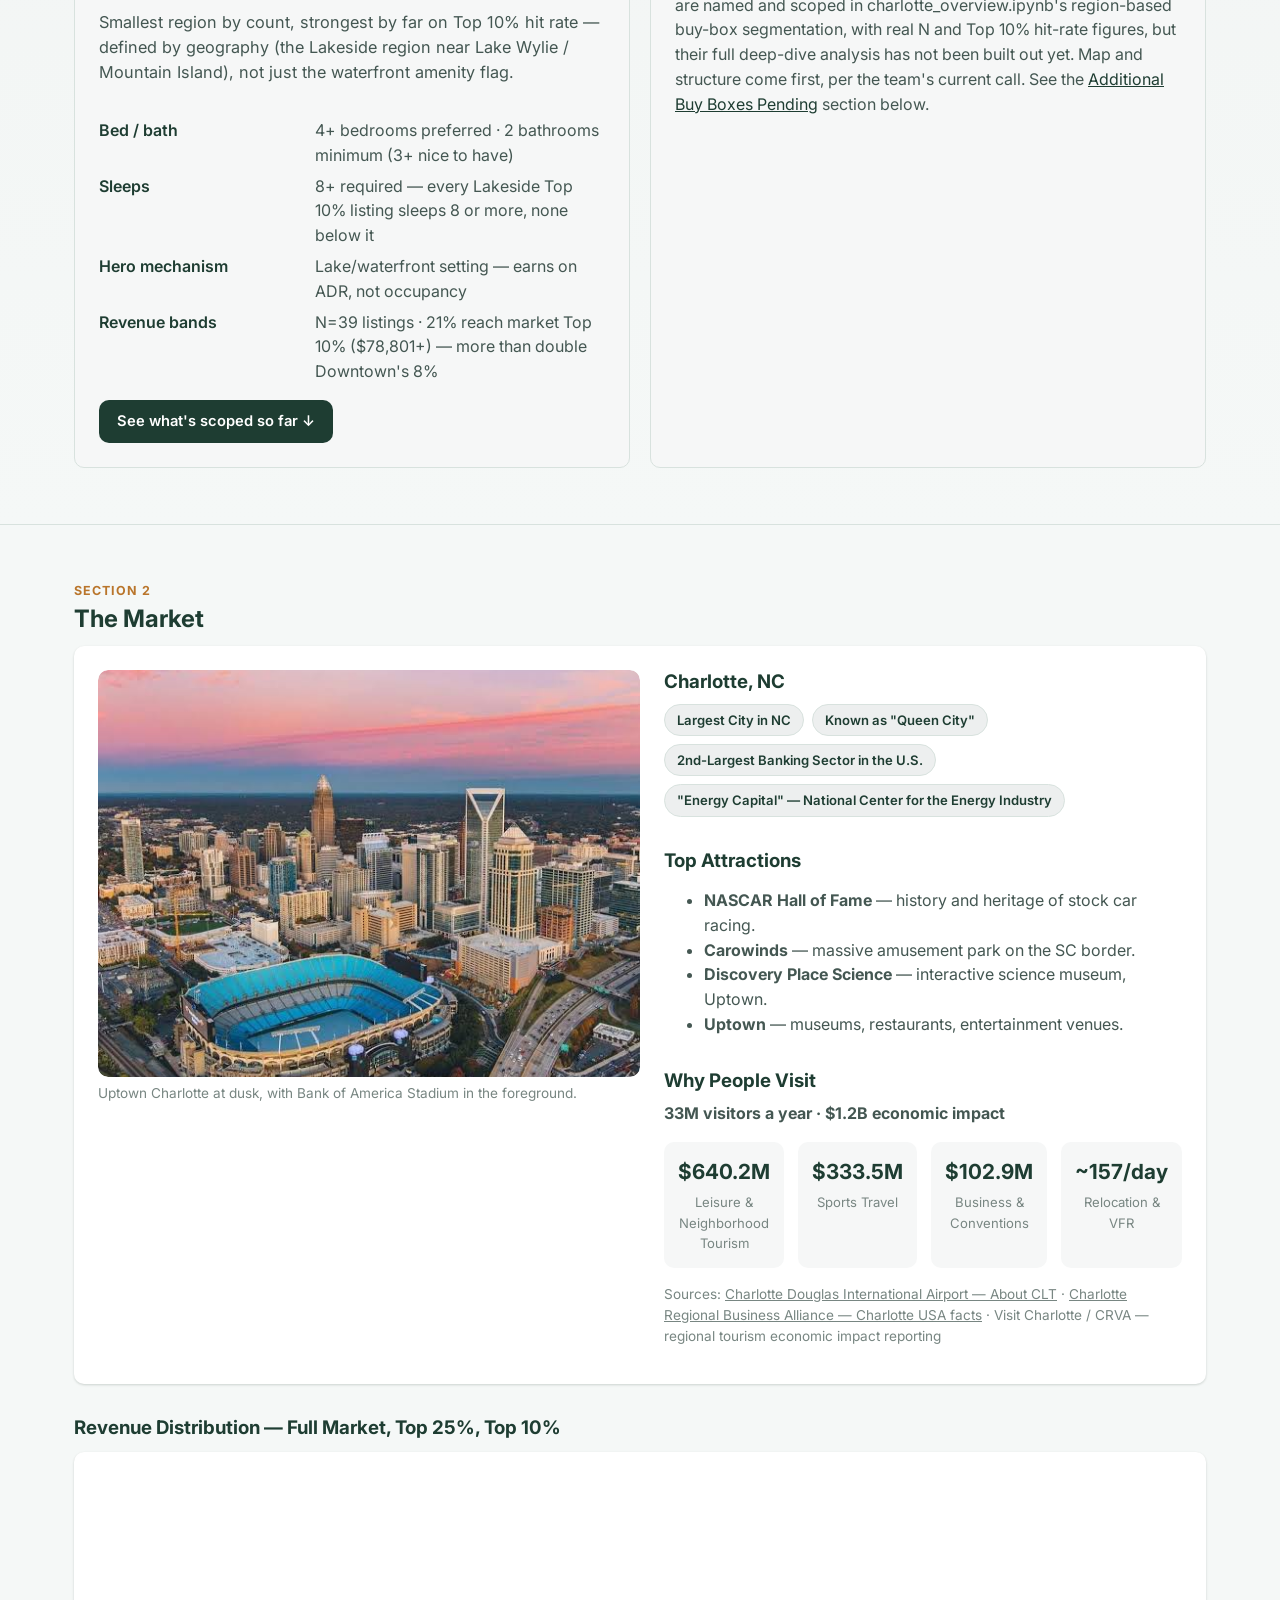
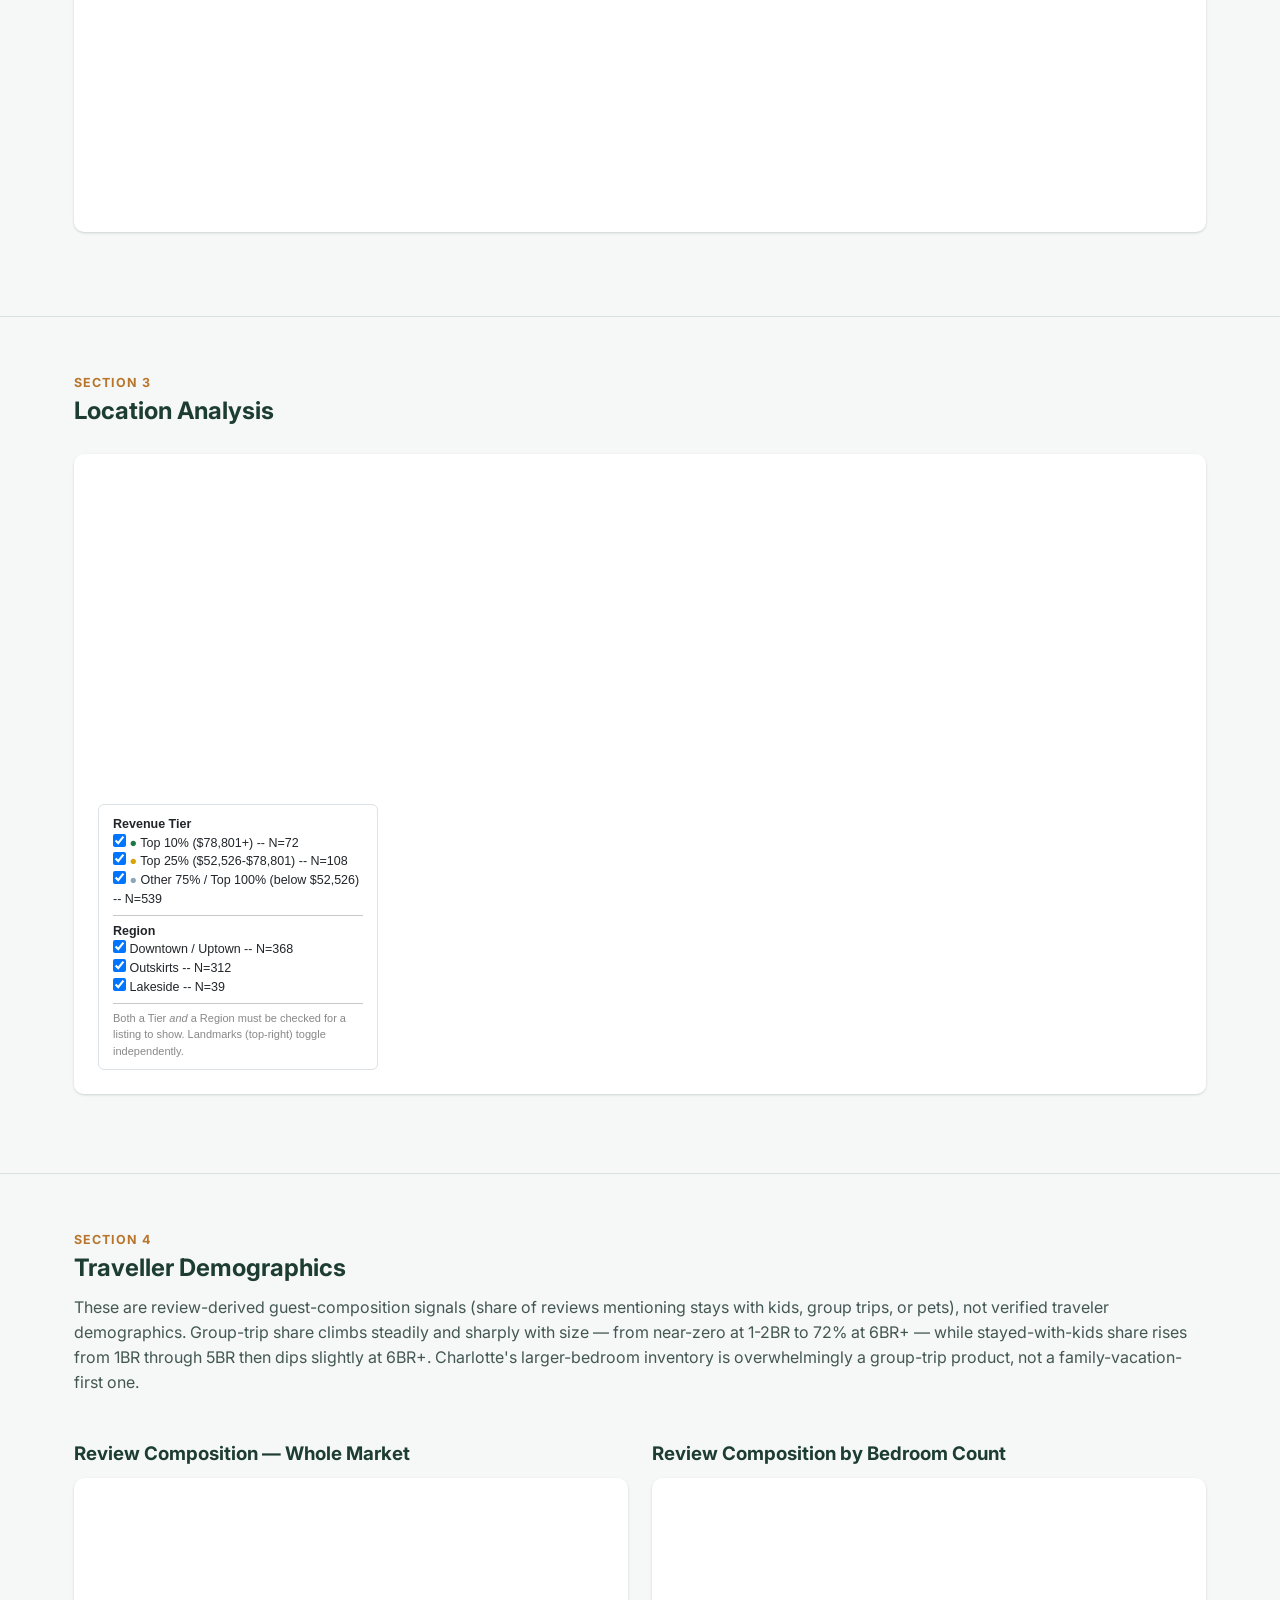
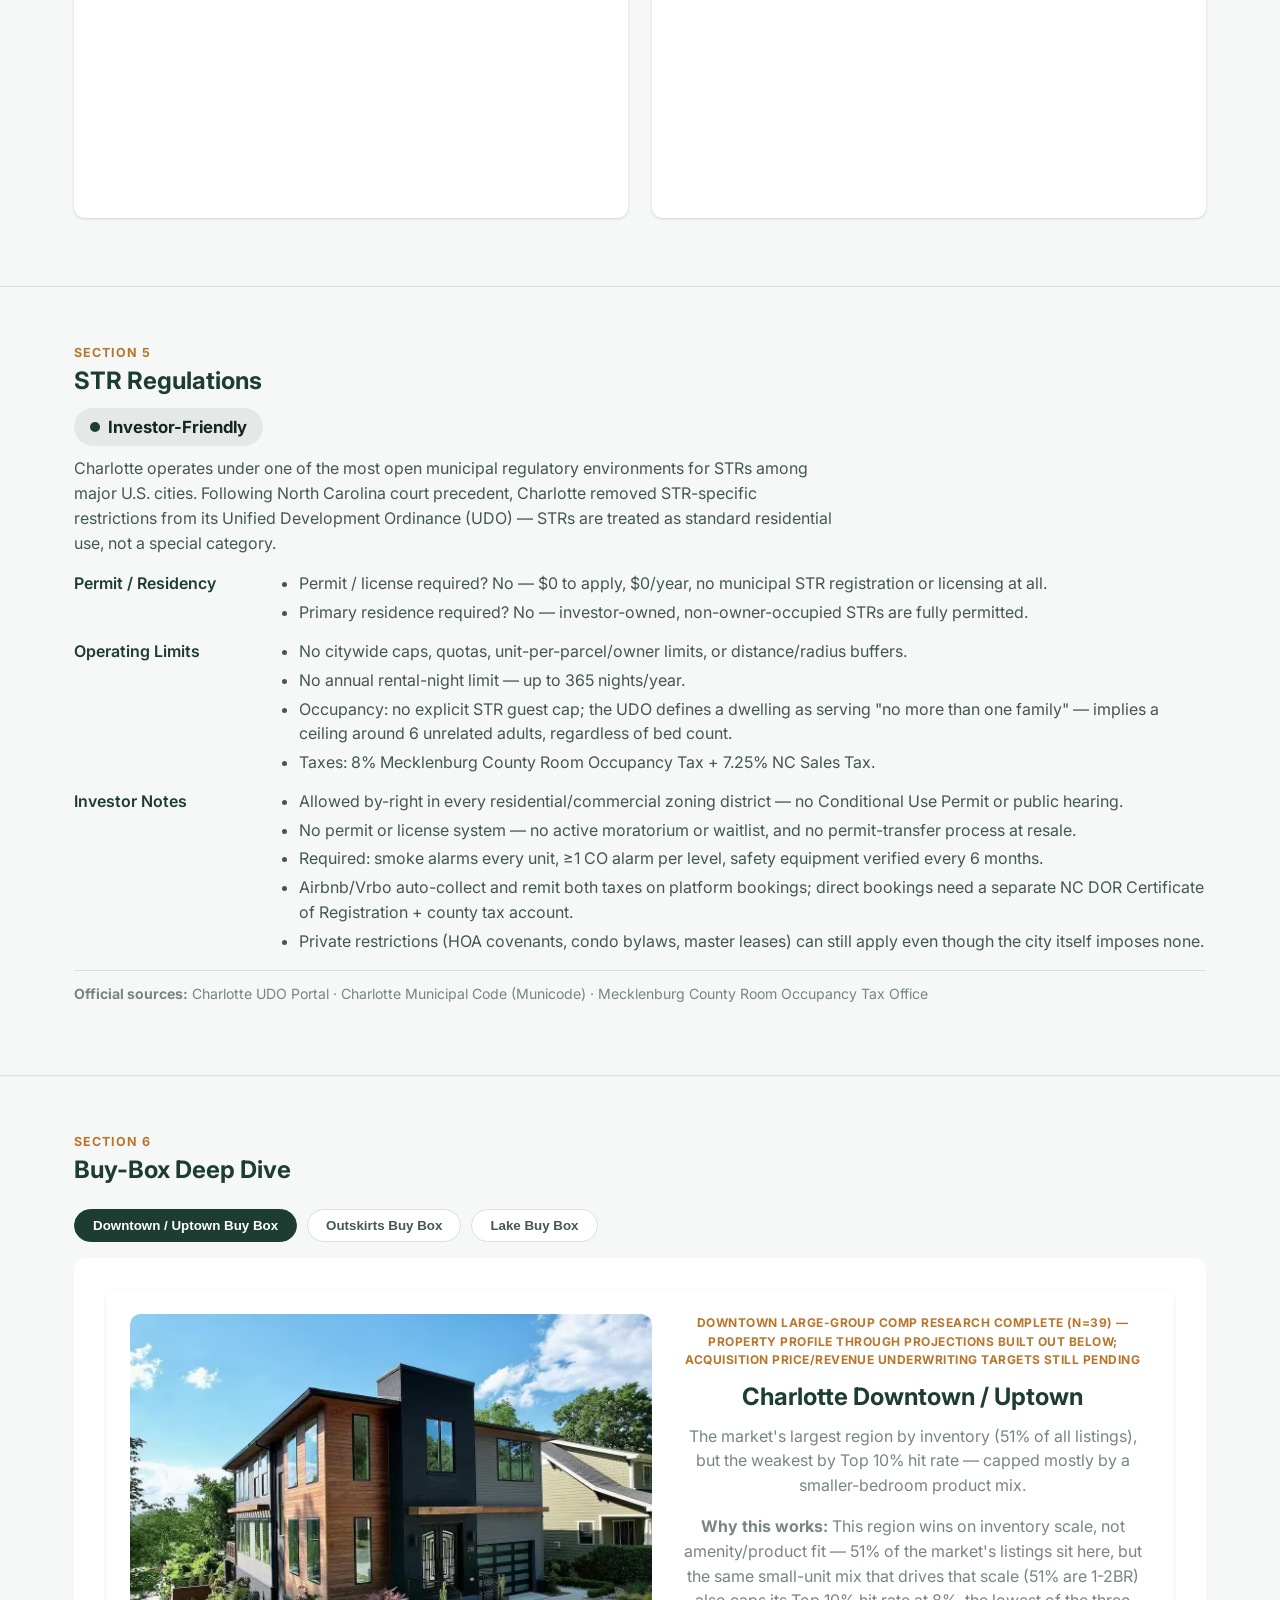
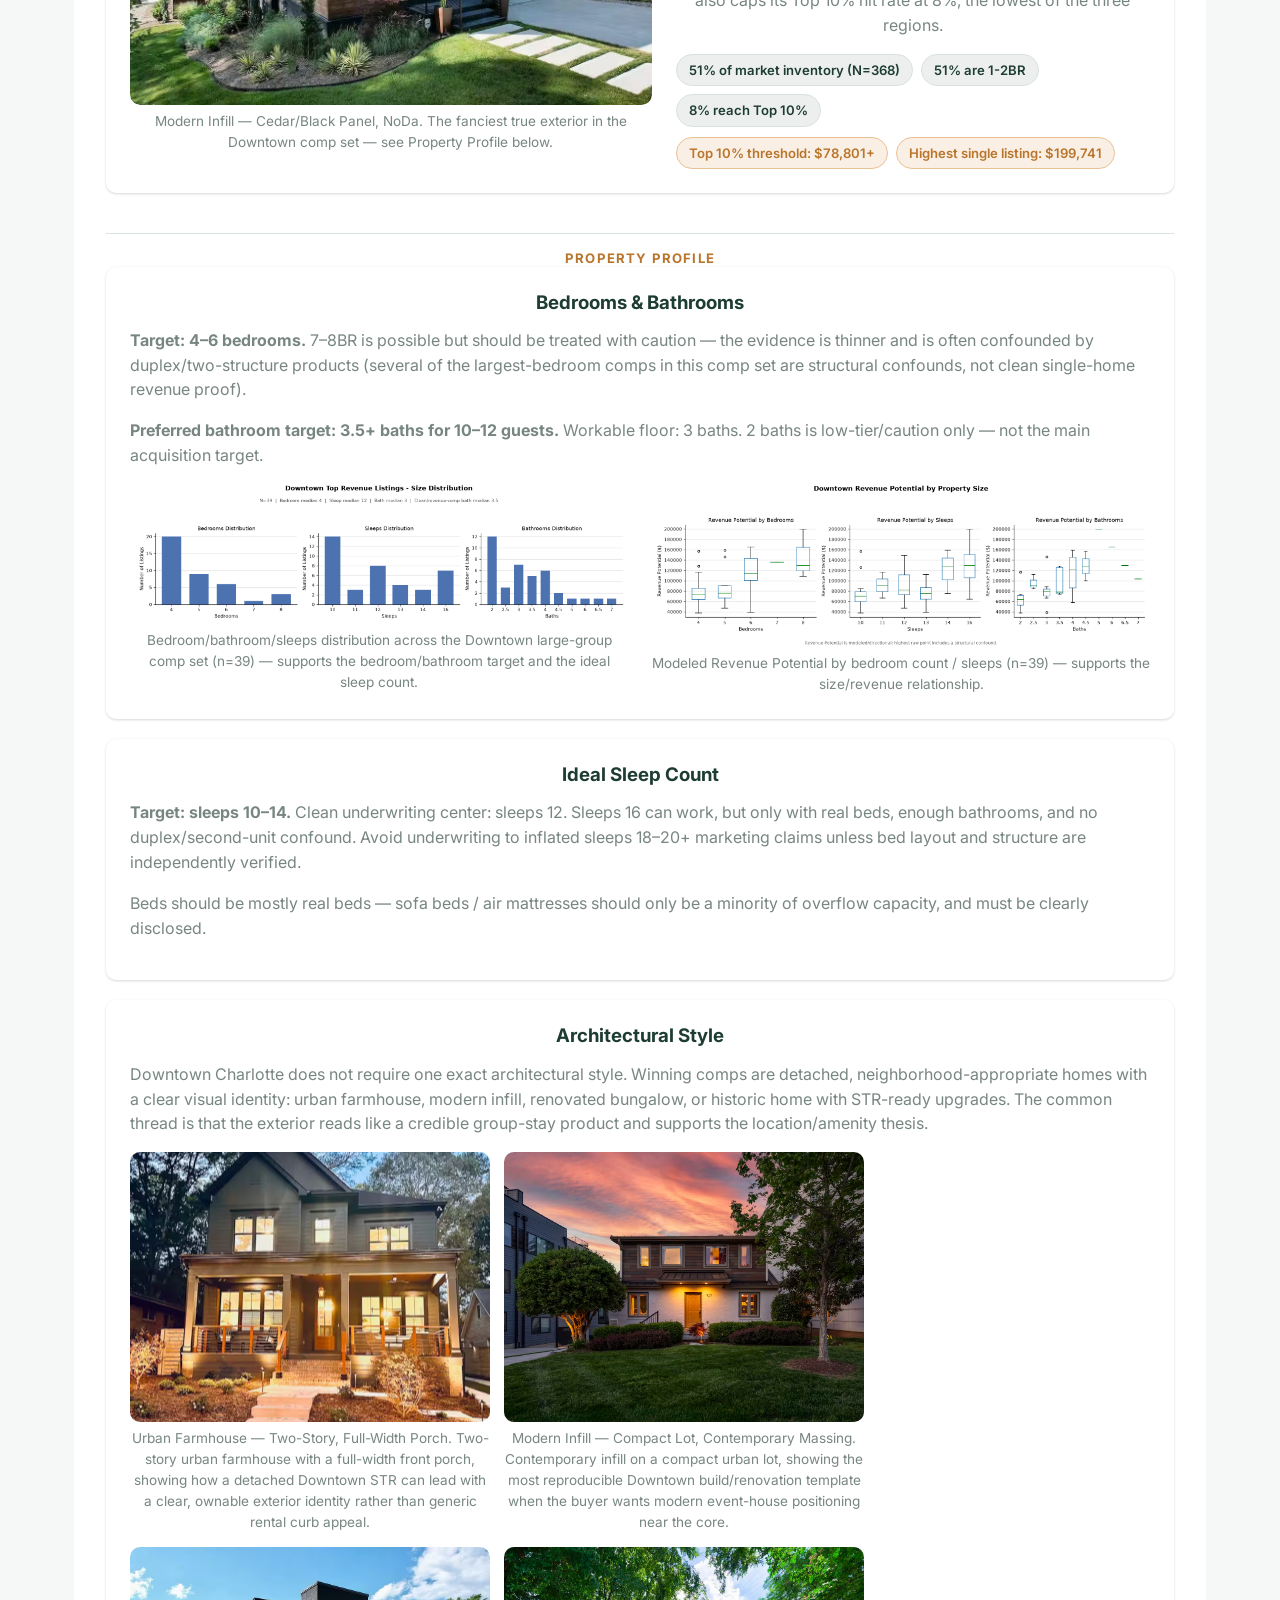
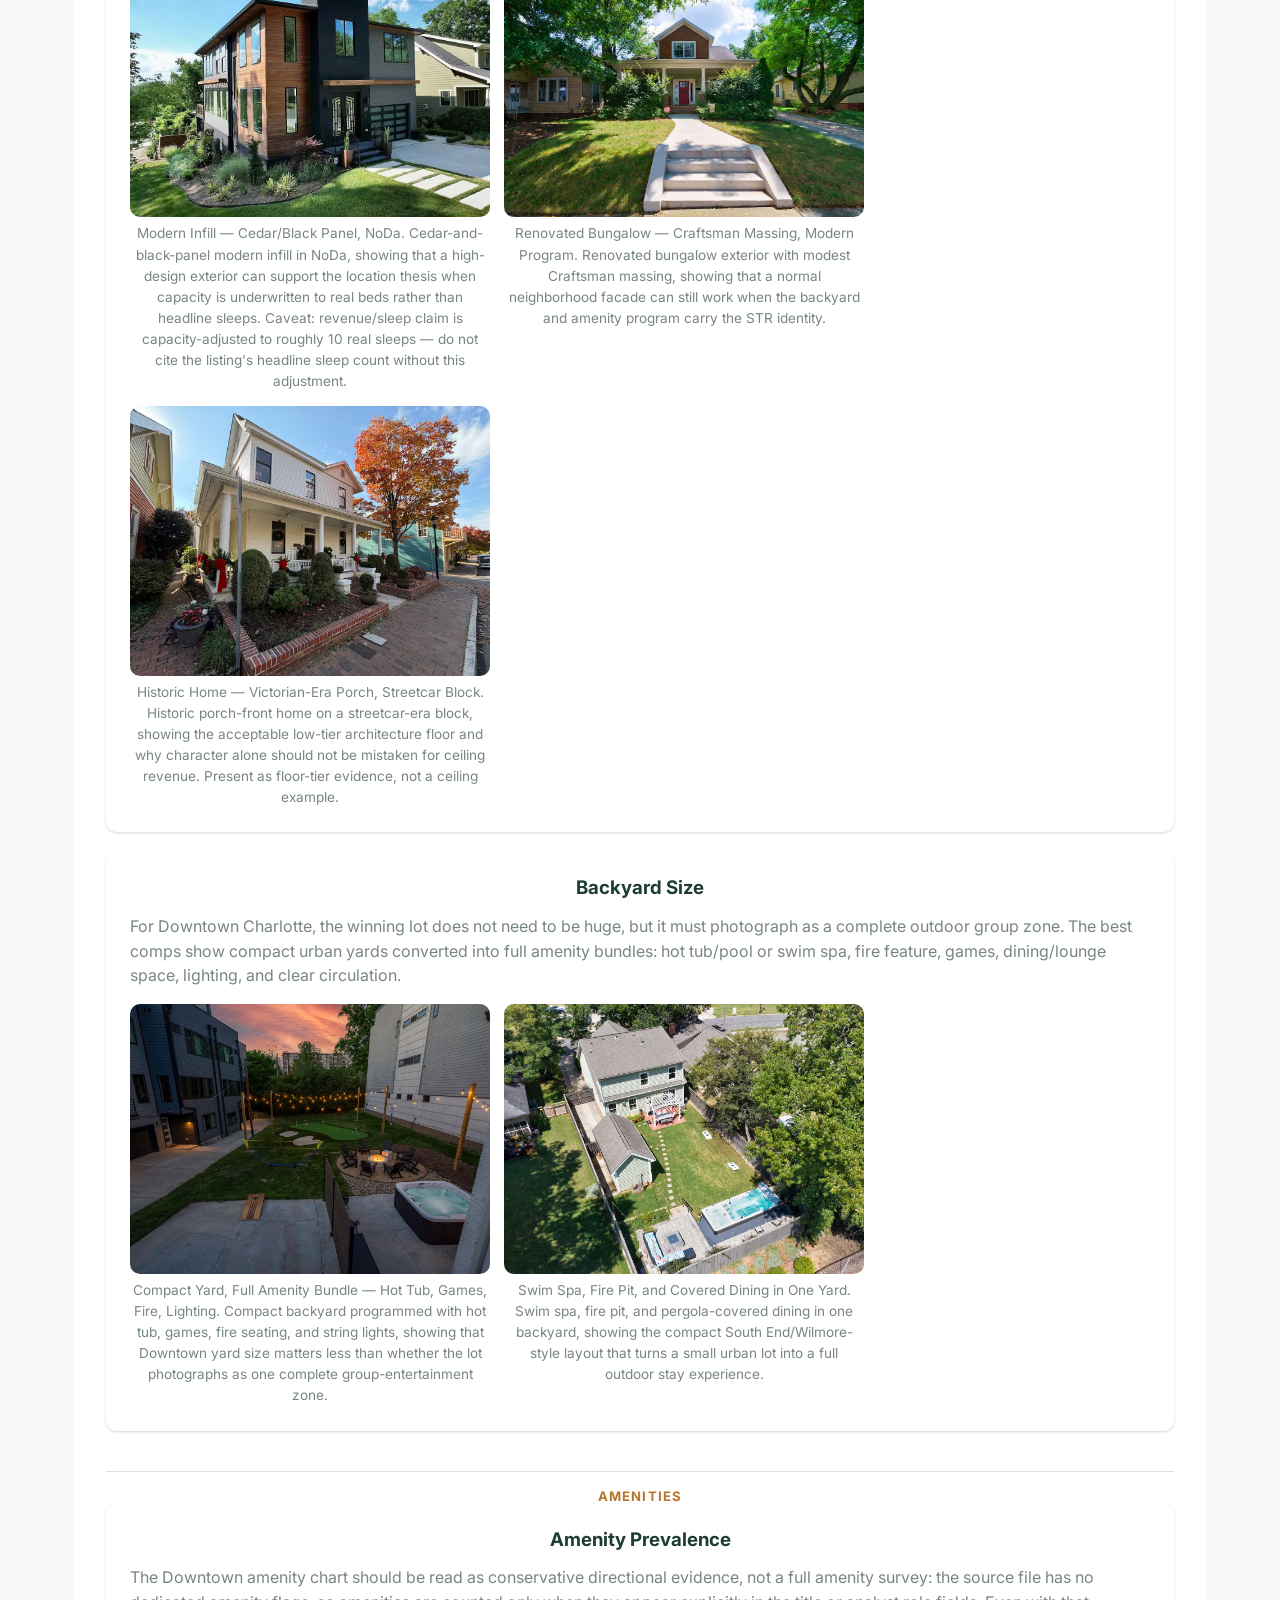
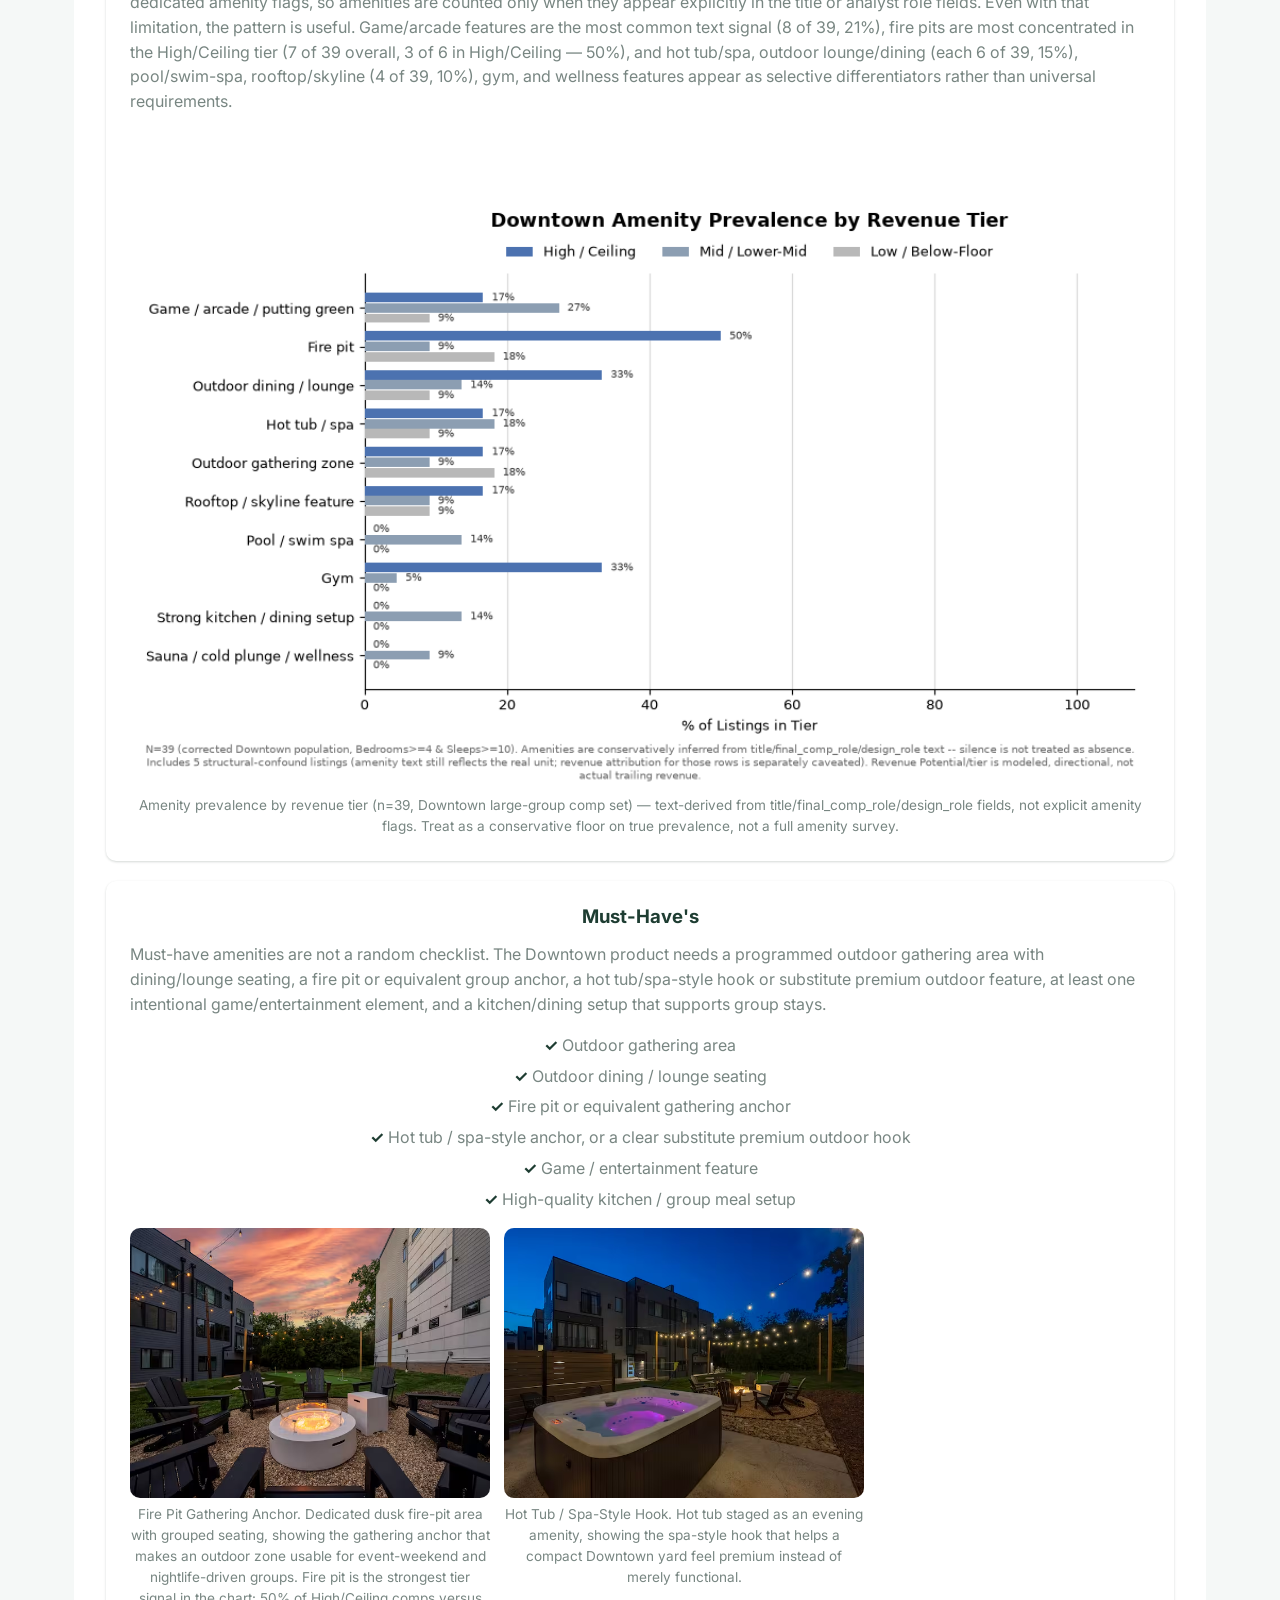
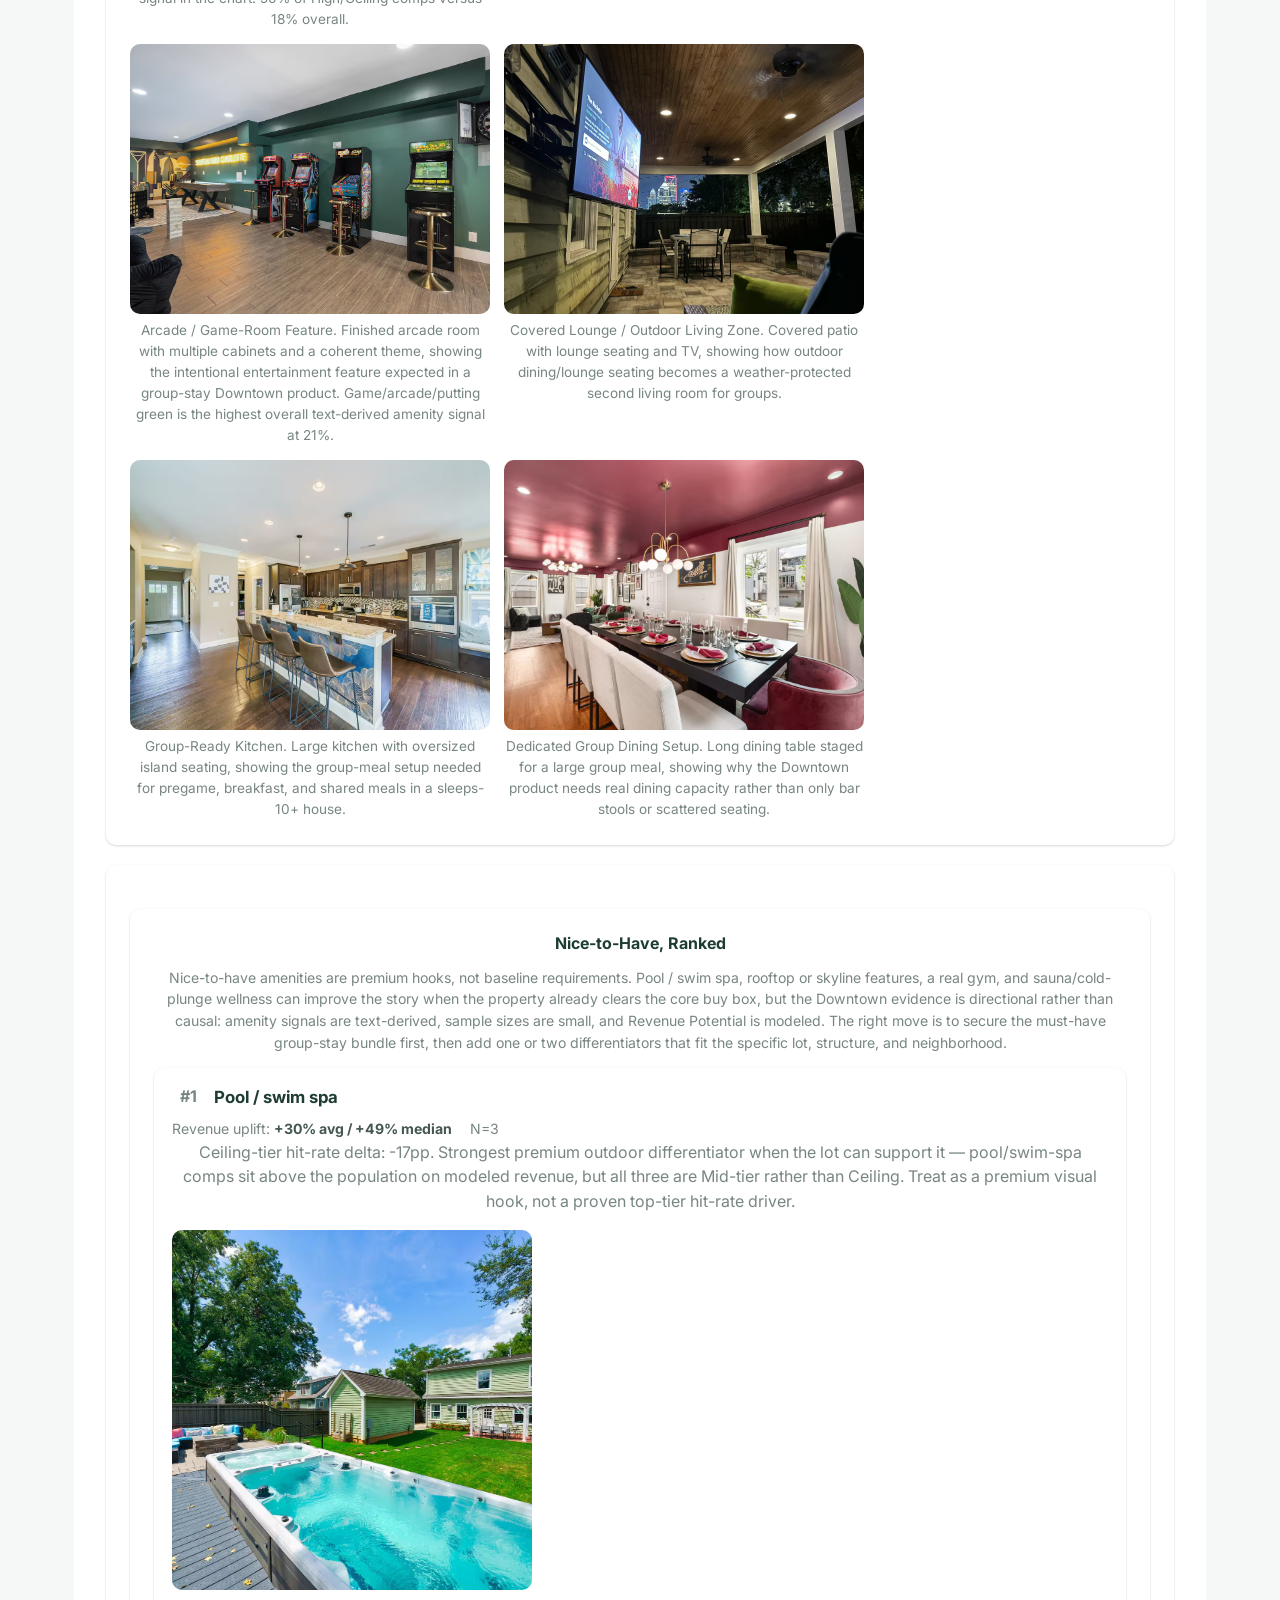
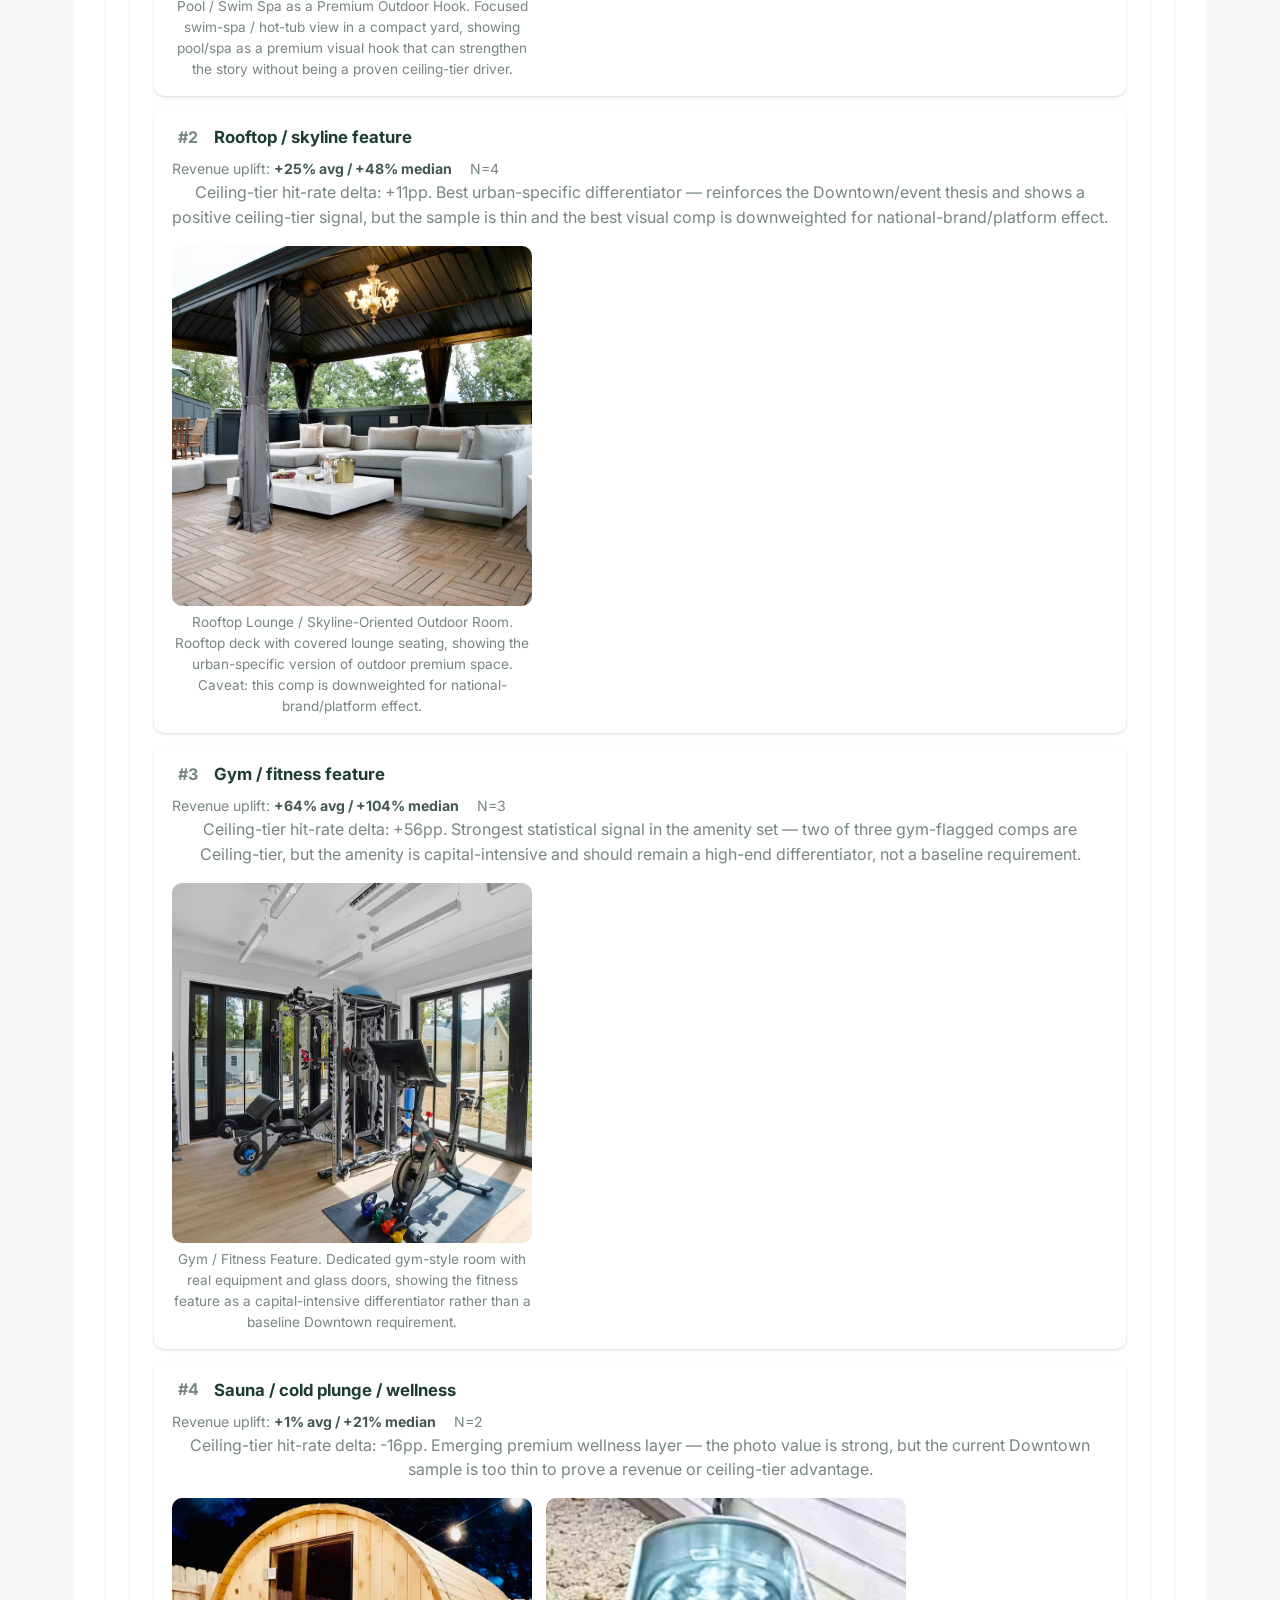
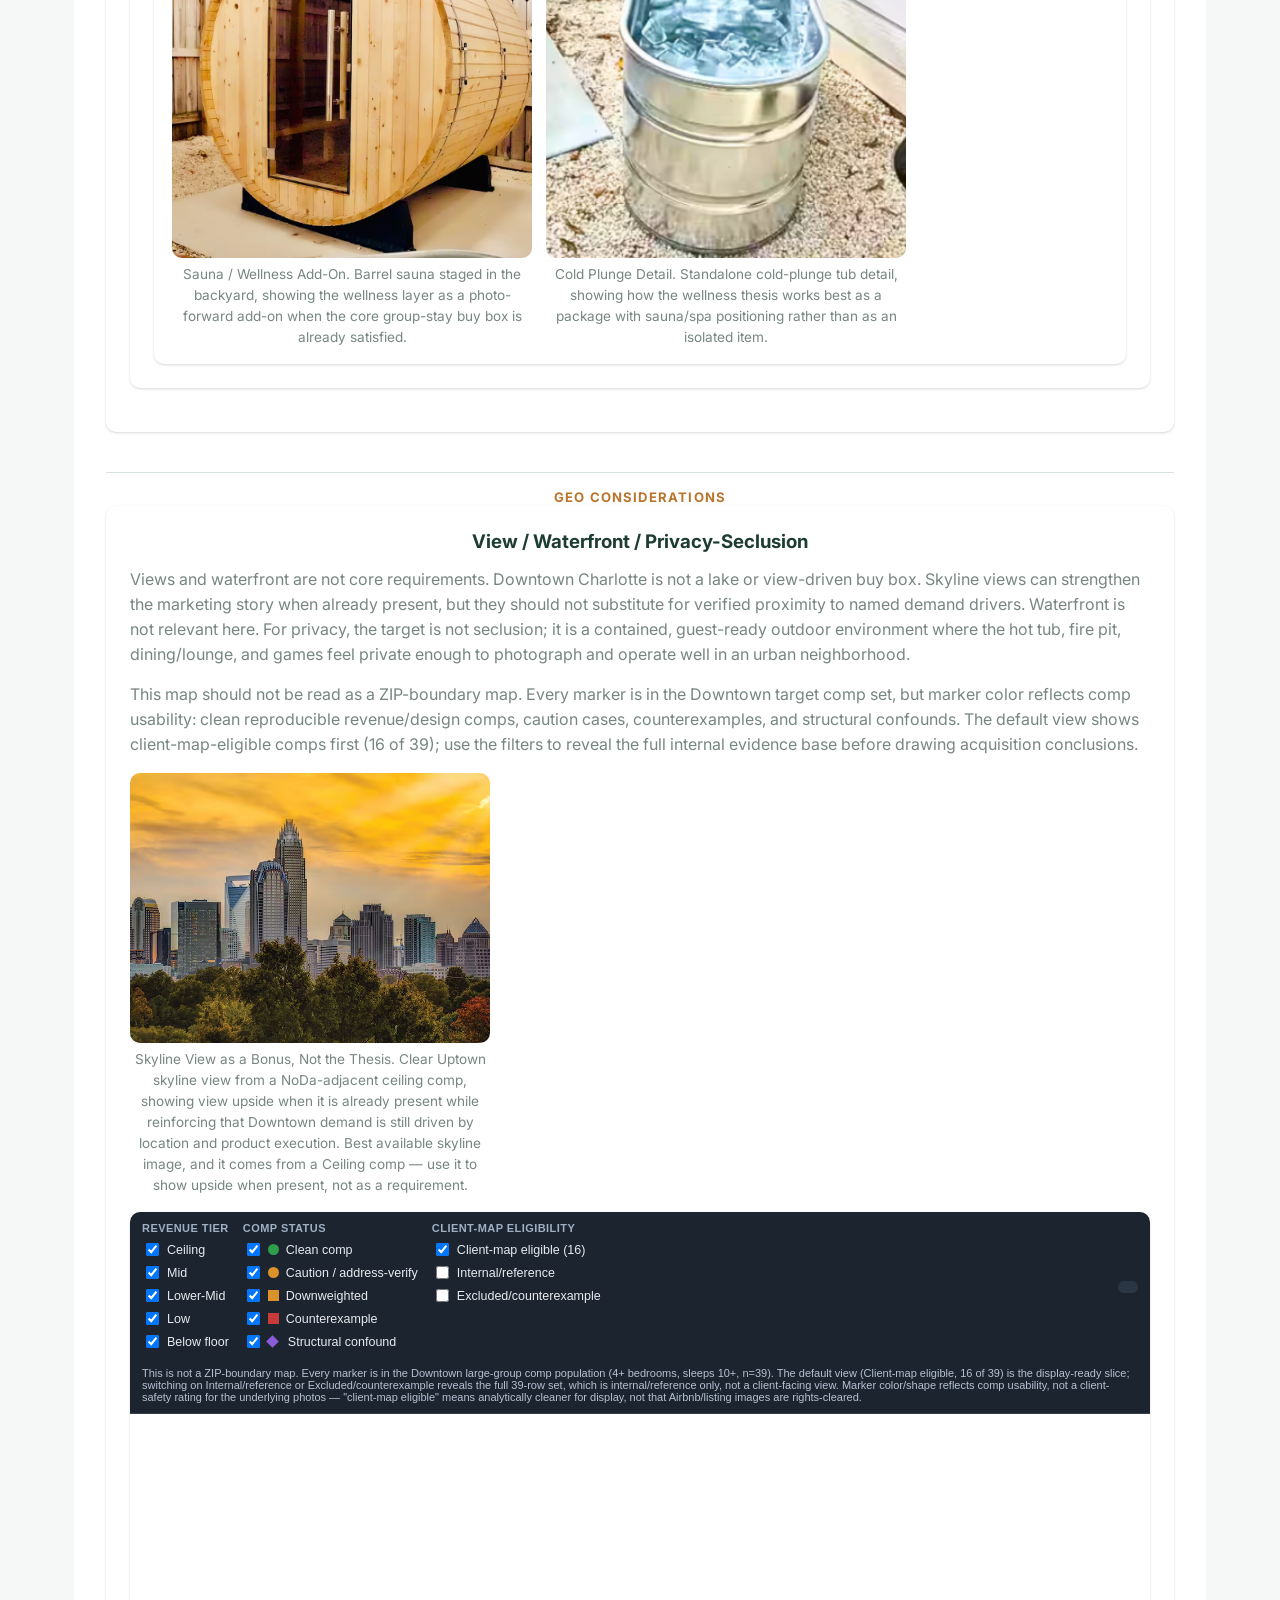
==== commit 893e80ca: "Redesign Market Overview: compact chips + stat cards instead of prose paragraphs Per direct request " ====
--- a/index.html
+++ b/index.html
@@ -7,7 +7,7 @@
 <link rel="stylesheet" href="https://unpkg.com/leaflet@1.9.4/dist/leaflet.css" />
 <link rel="preconnect" href="https://fonts.googleapis.com" />
 <link href="https://fonts.googleapis.com/css2?family=Inter:wght@400;500;600;700&display=swap" rel="stylesheet" />
-<link rel="stylesheet" href="css/styles.css?v=20260908-lake15" />
+<link rel="stylesheet" href="css/styles.css?v=20260908-mkt1" />
 </head>
 <body>
 
@@ -61,7 +61,7 @@
     <div class="container">
       <p class="section-kicker">Section 3</p>
       <h2>Location Analysis</h2>
-      <iframe class="embedded-map embedded-map--tall" src="assets/overview/charlotte_overview_map.html?v=20260908-lake15" loading="lazy" title="Interactive map of Charlotte STR revenue tiers, Downtown/Outskirts/Lakeside regions, and demand-driver landmarks"></iframe>
+      <iframe class="embedded-map embedded-map--tall" src="assets/overview/charlotte_overview_map.html?v=20260908-mkt1" loading="lazy" title="Interactive map of Charlotte STR revenue tiers, Downtown/Outskirts/Lakeside regions, and demand-driver landmarks"></iframe>
       <div id="map-interpretation" class="section-interpretation"></div>
     </div>
   </section>
@@ -140,10 +140,10 @@
 
 <script src="https://unpkg.com/leaflet@1.9.4/dist/leaflet.js"></script>
 <script src="https://cdn.jsdelivr.net/npm/chart.js@4.4.4/dist/chart.umd.min.js"></script>
-<script src="js/data.js?v=20260908-lake15"></script>
-<script src="js/render.js?v=20260908-lake15"></script>
-<script src="js/charts.js?v=20260908-lake15"></script>
-<script src="js/map.js?v=20260908-lake15"></script>
-<script src="js/main.js?v=20260908-lake15"></script>
+<script src="js/data.js?v=20260908-mkt1"></script>
+<script src="js/render.js?v=20260908-mkt1"></script>
+<script src="js/charts.js?v=20260908-mkt1"></script>
+<script src="js/map.js?v=20260908-mkt1"></script>
+<script src="js/main.js?v=20260908-mkt1"></script>
 </body>
 </html>
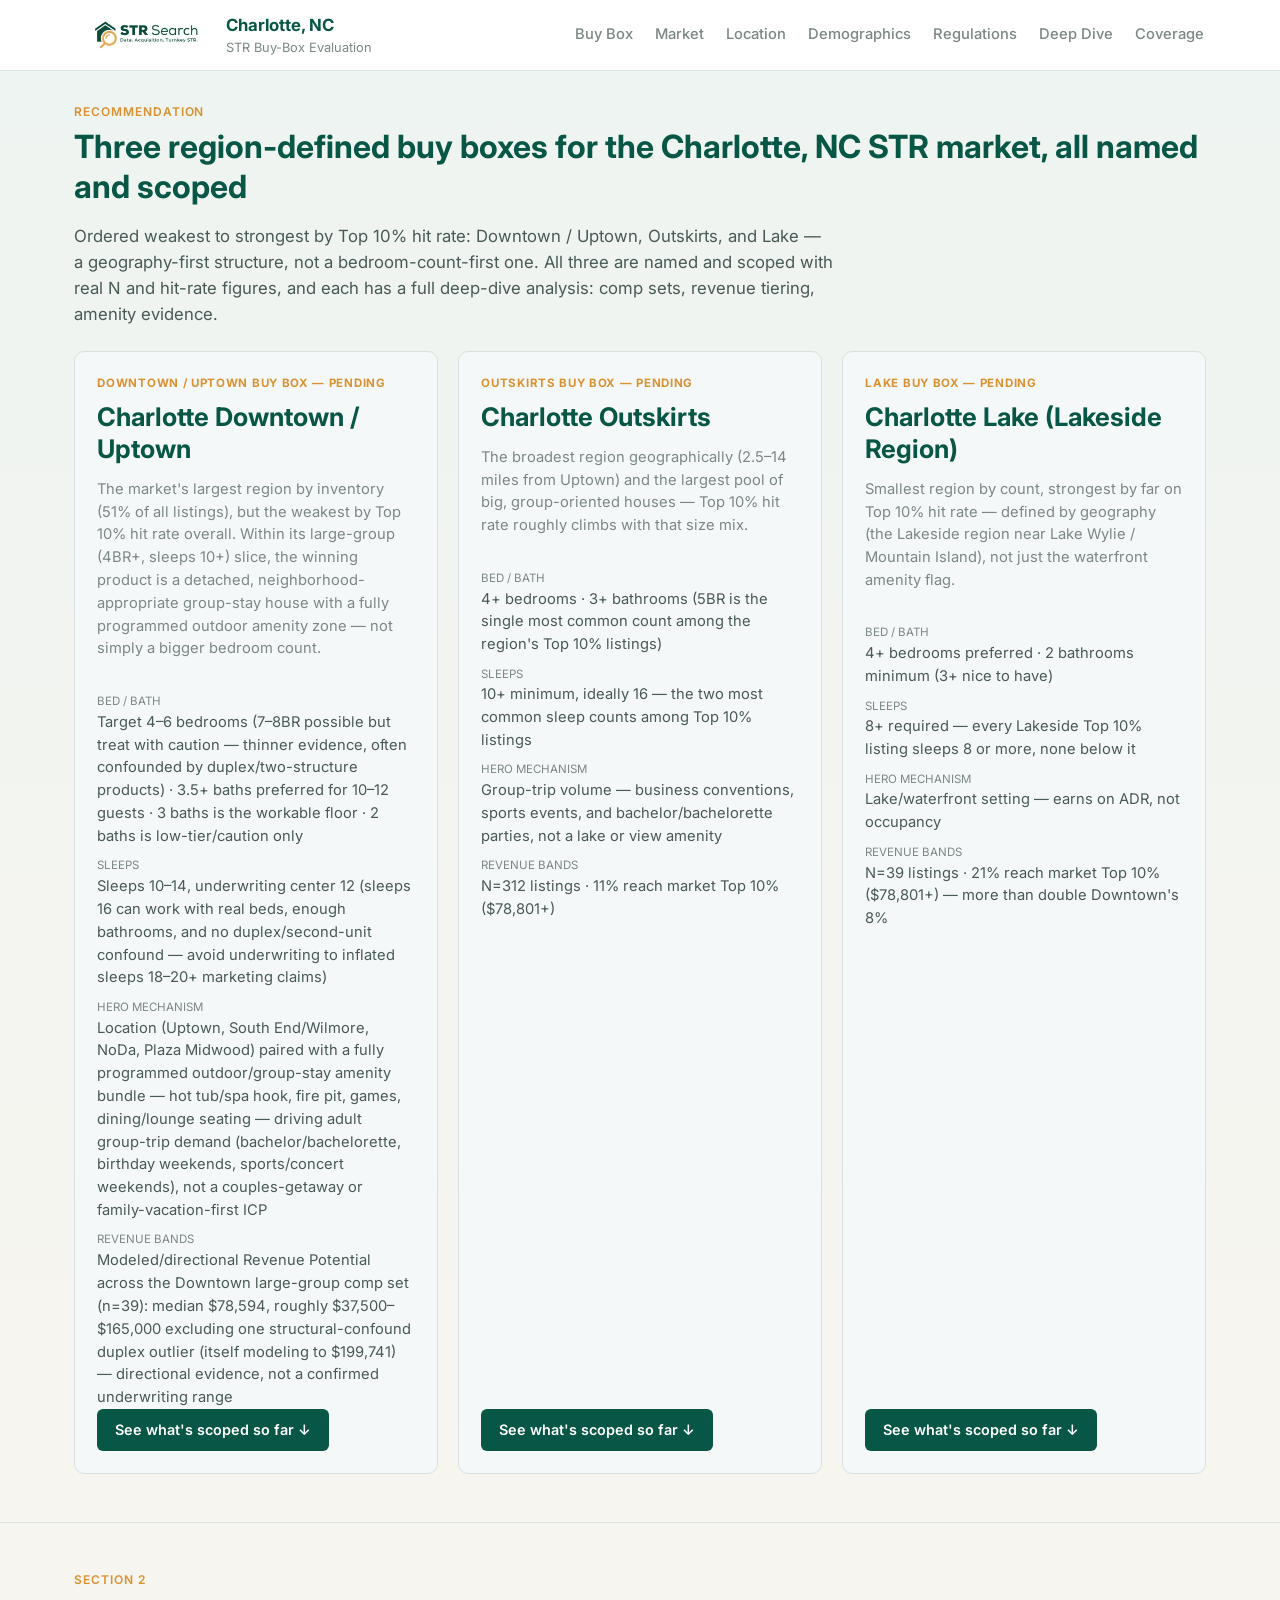
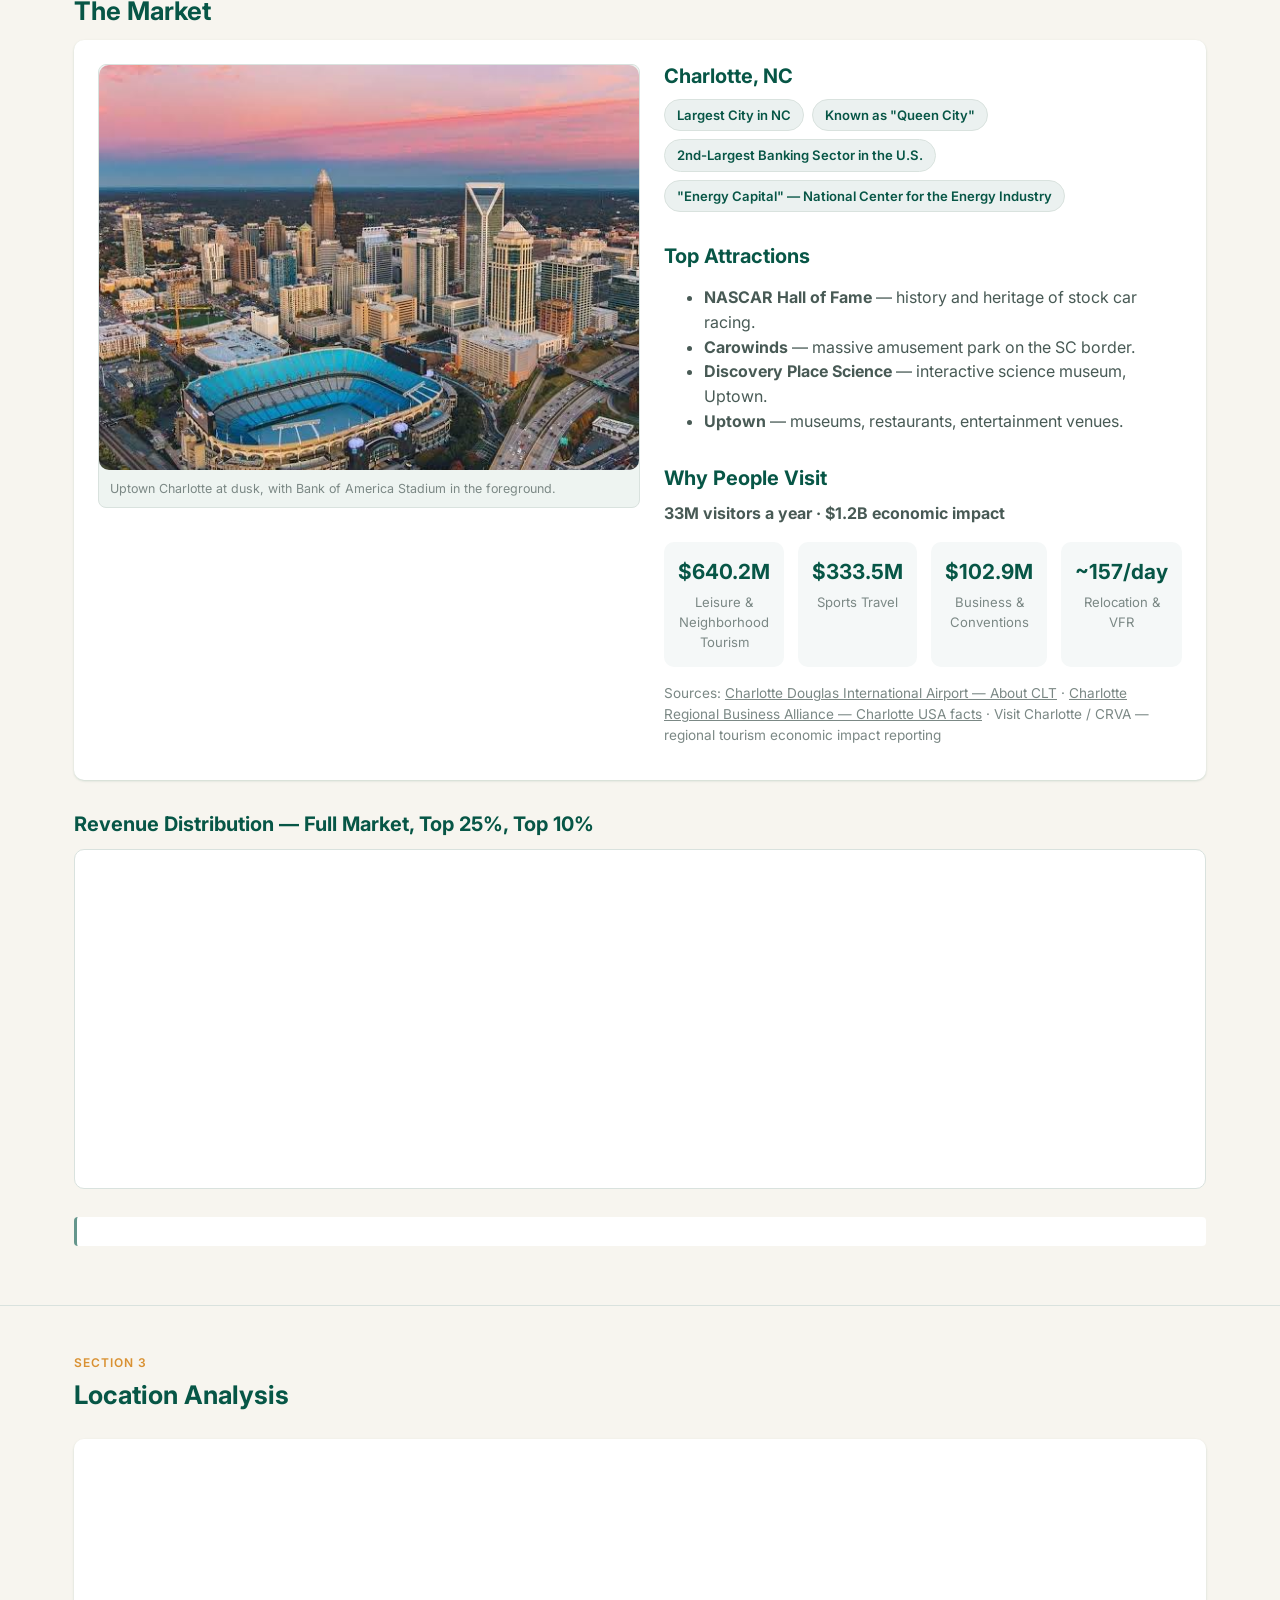
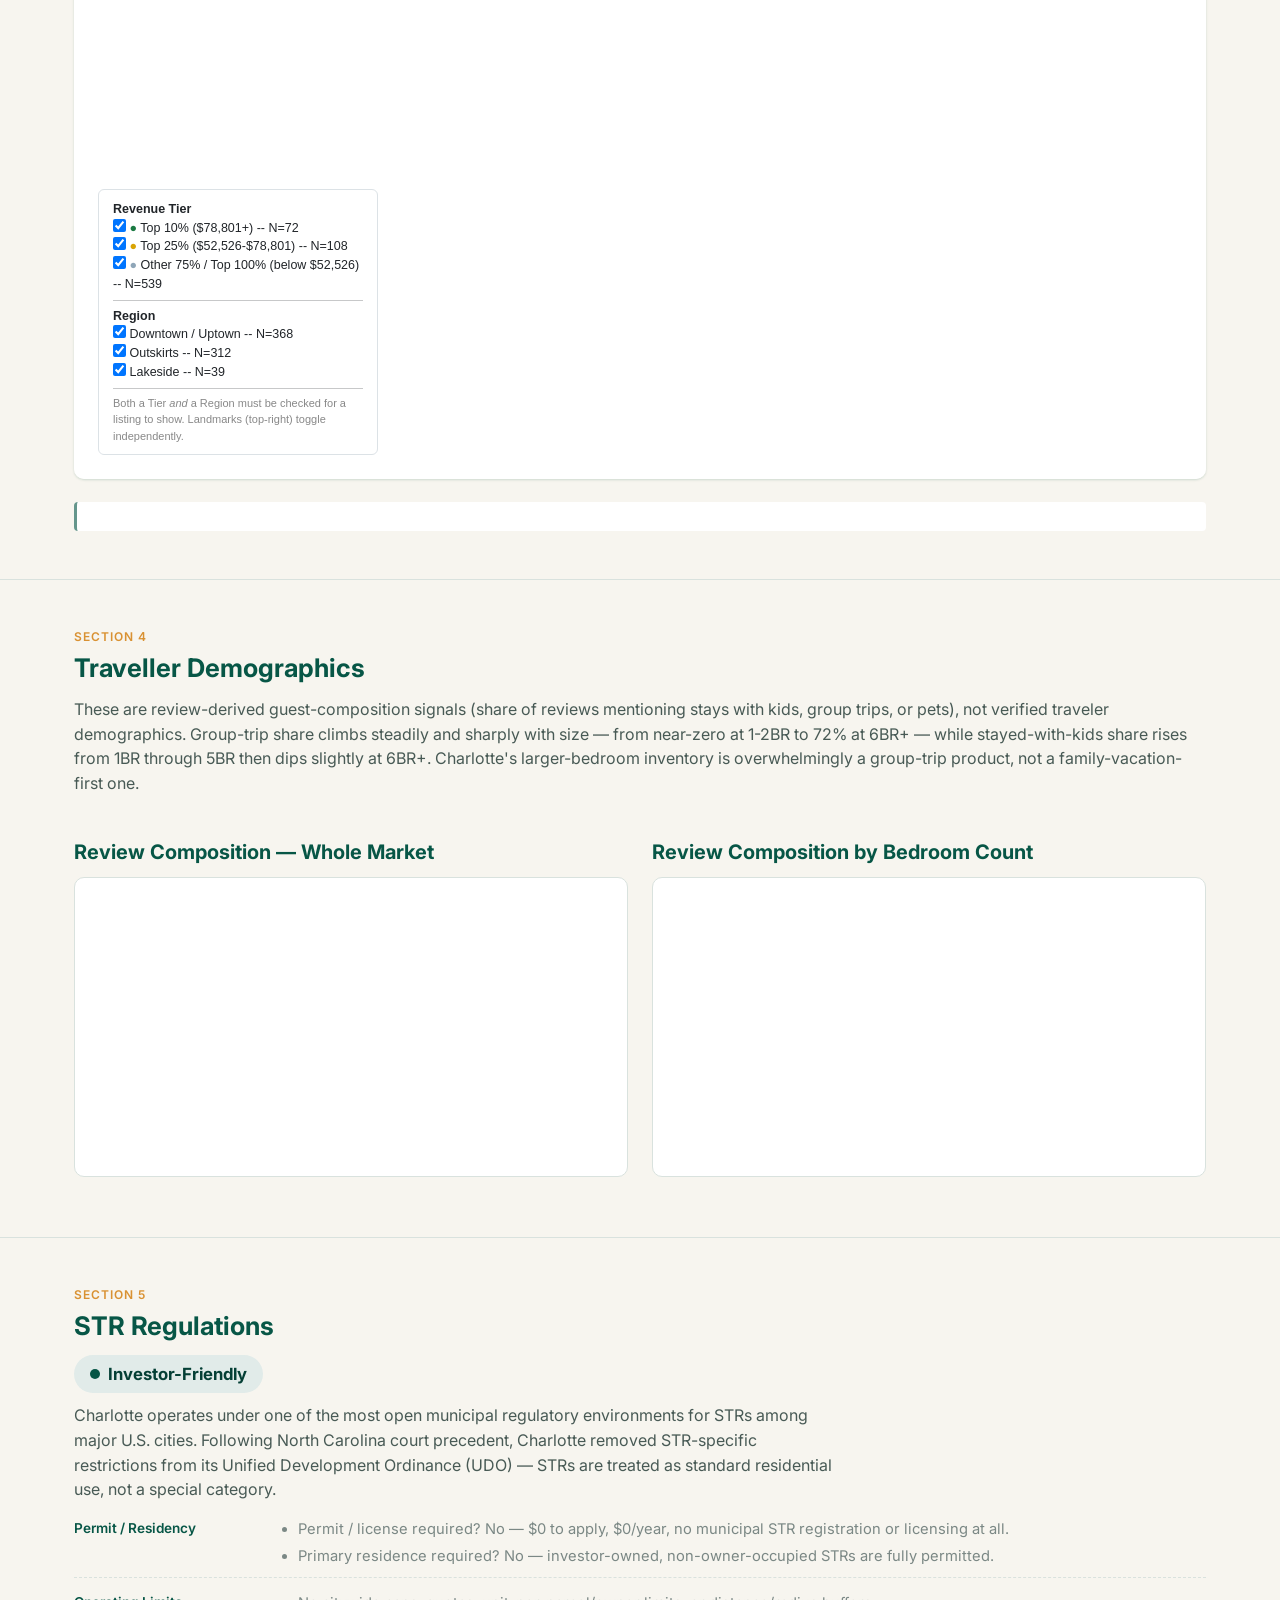
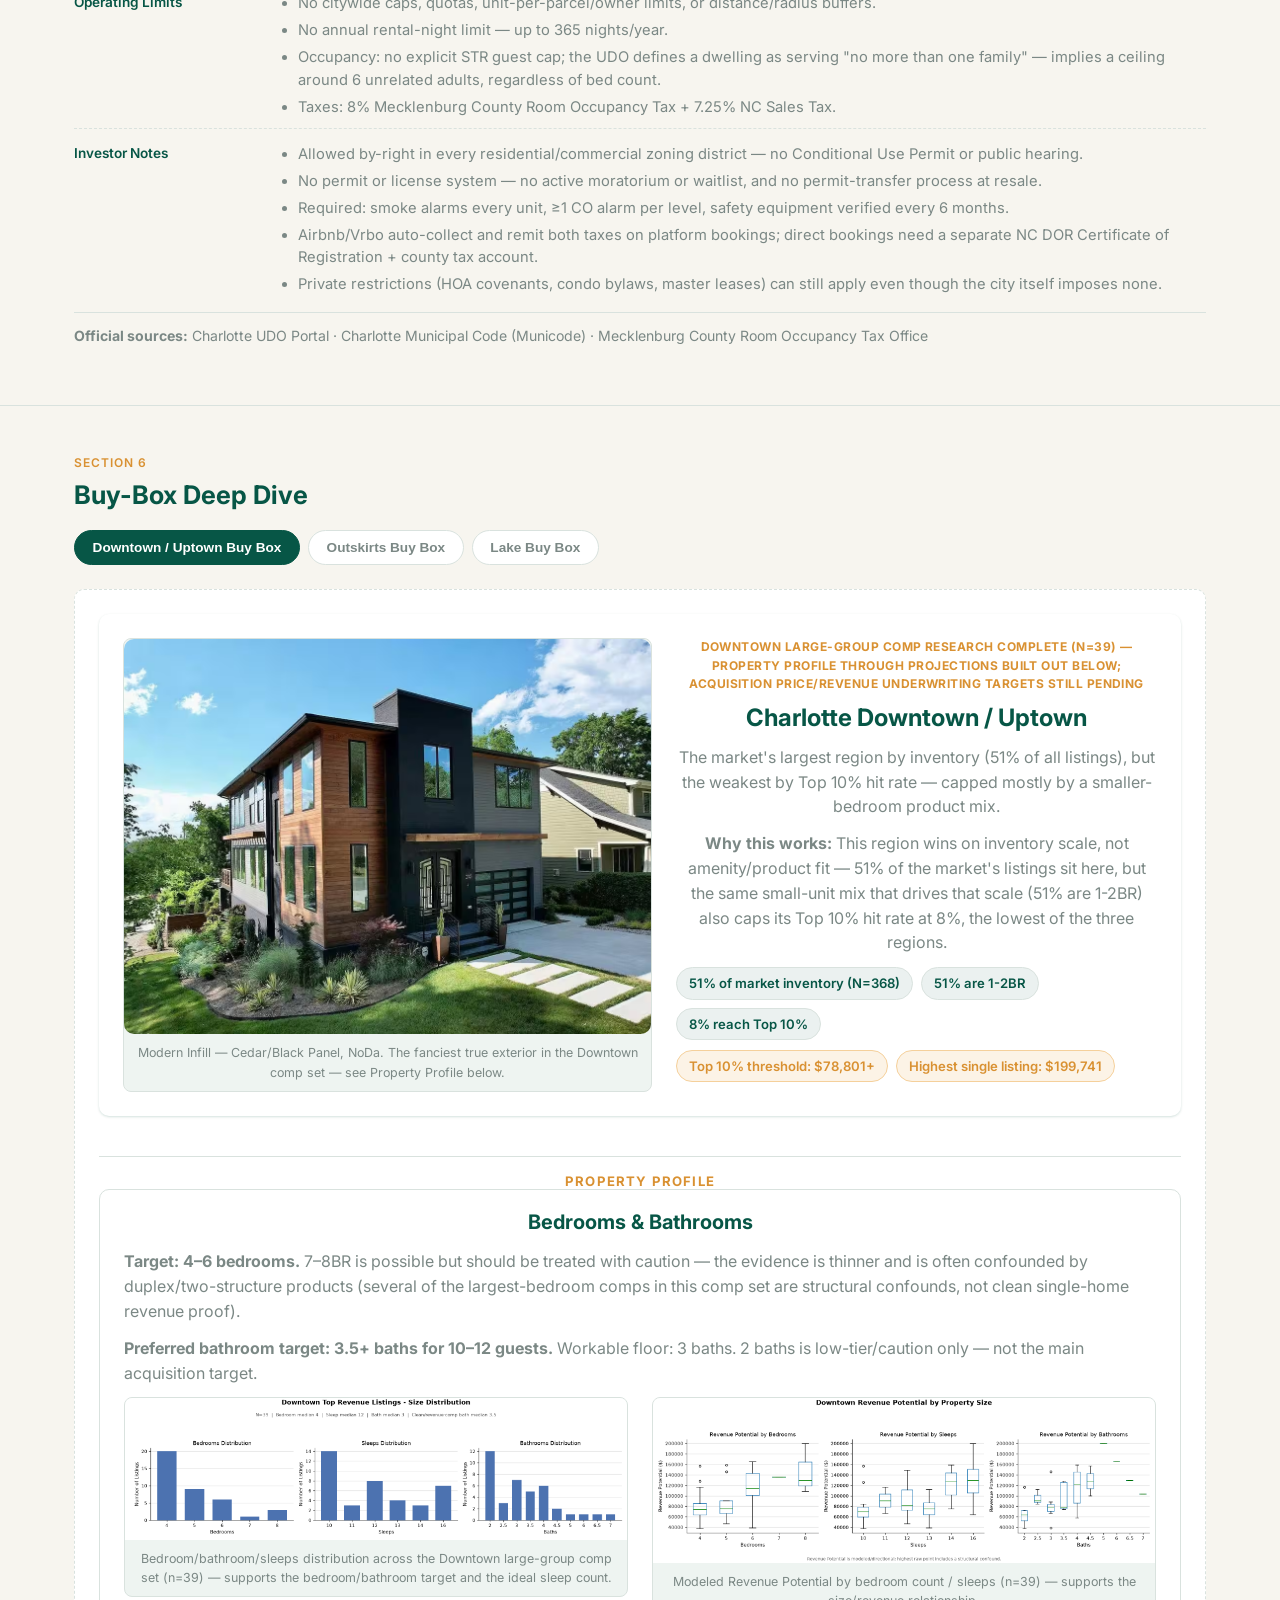
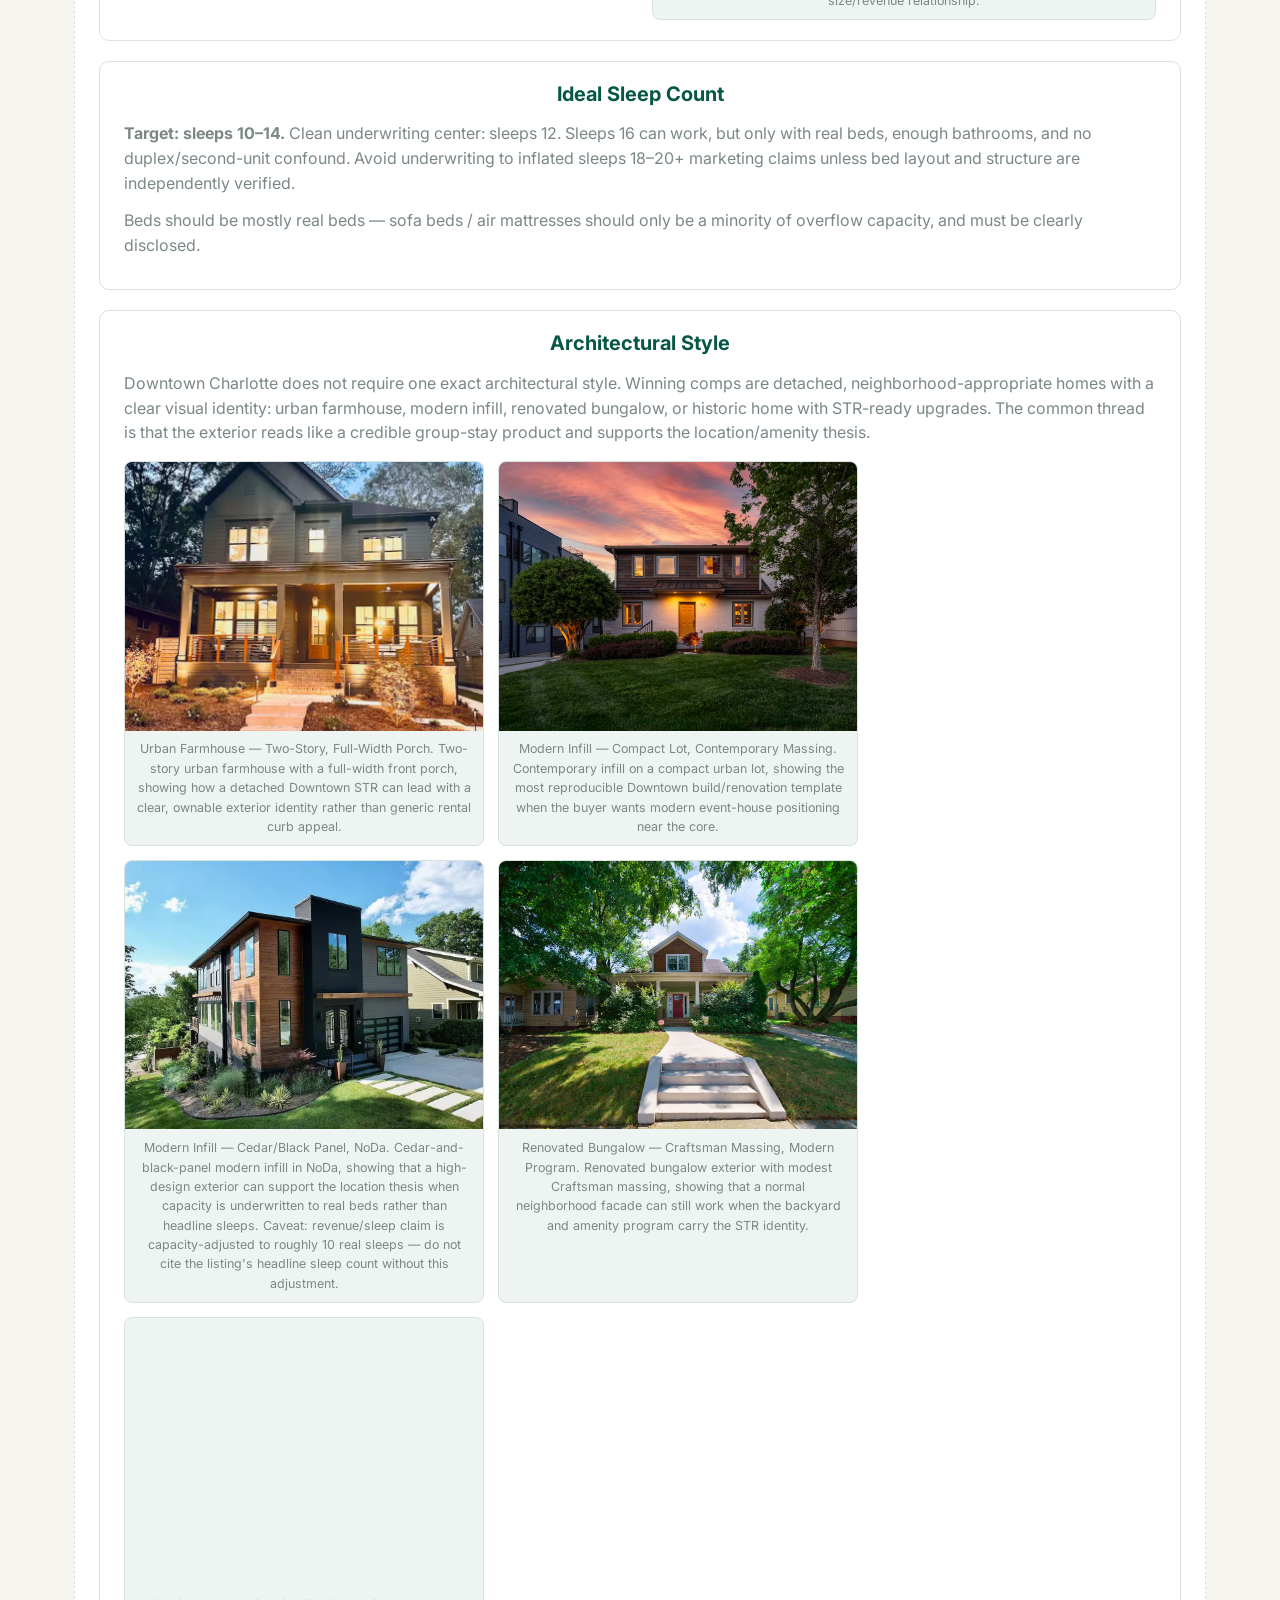
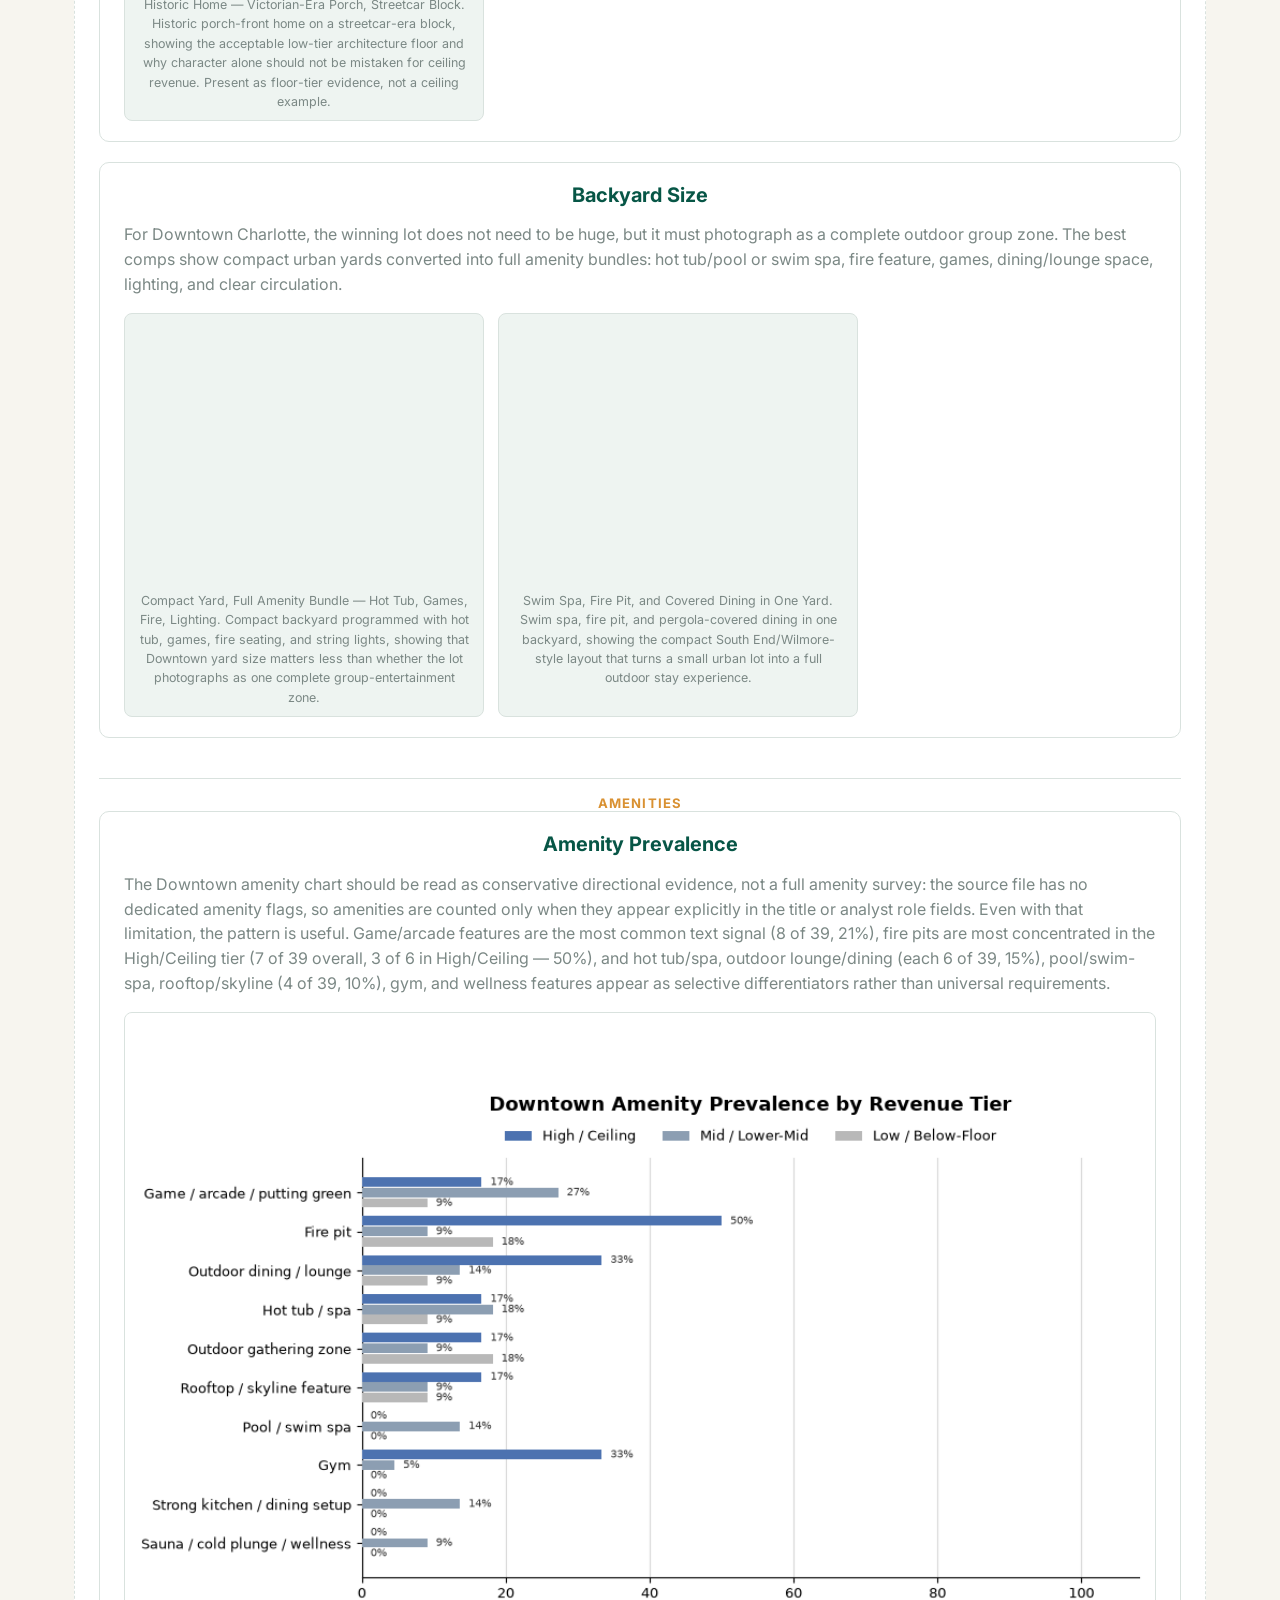
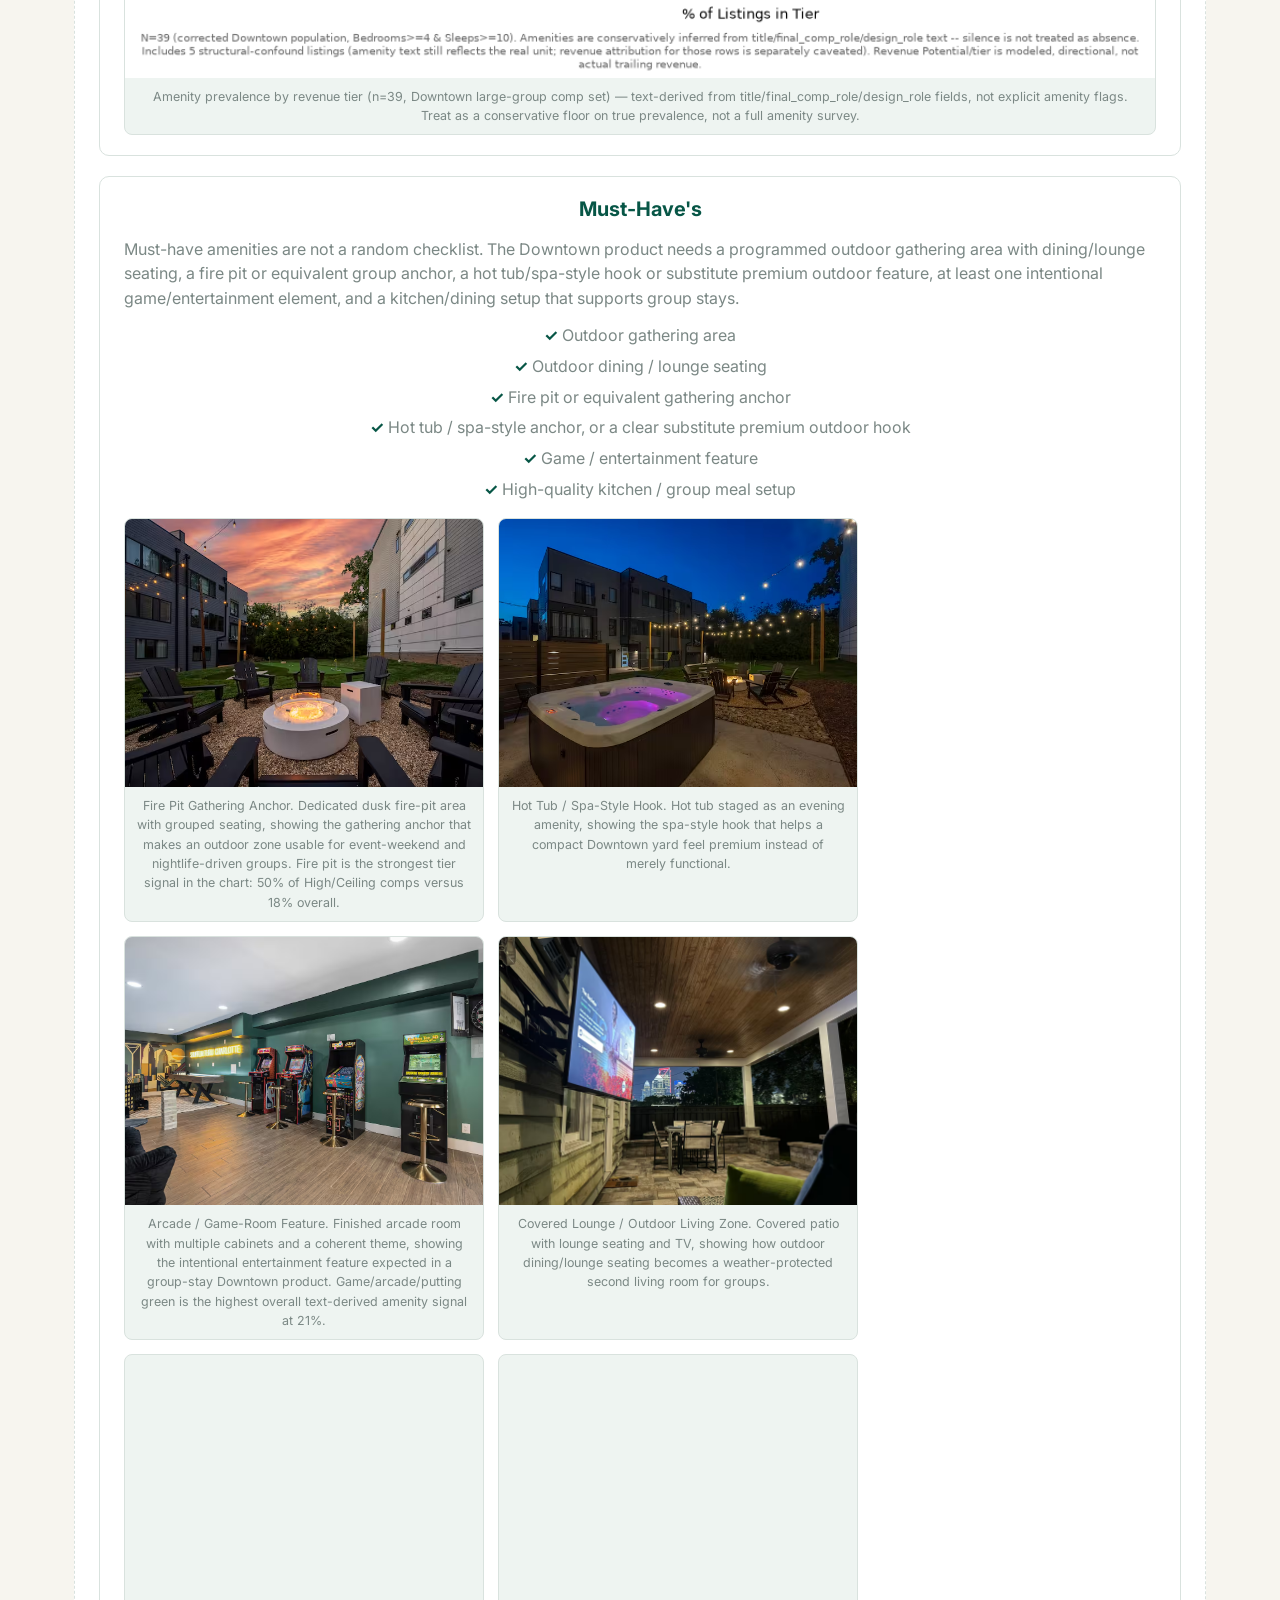
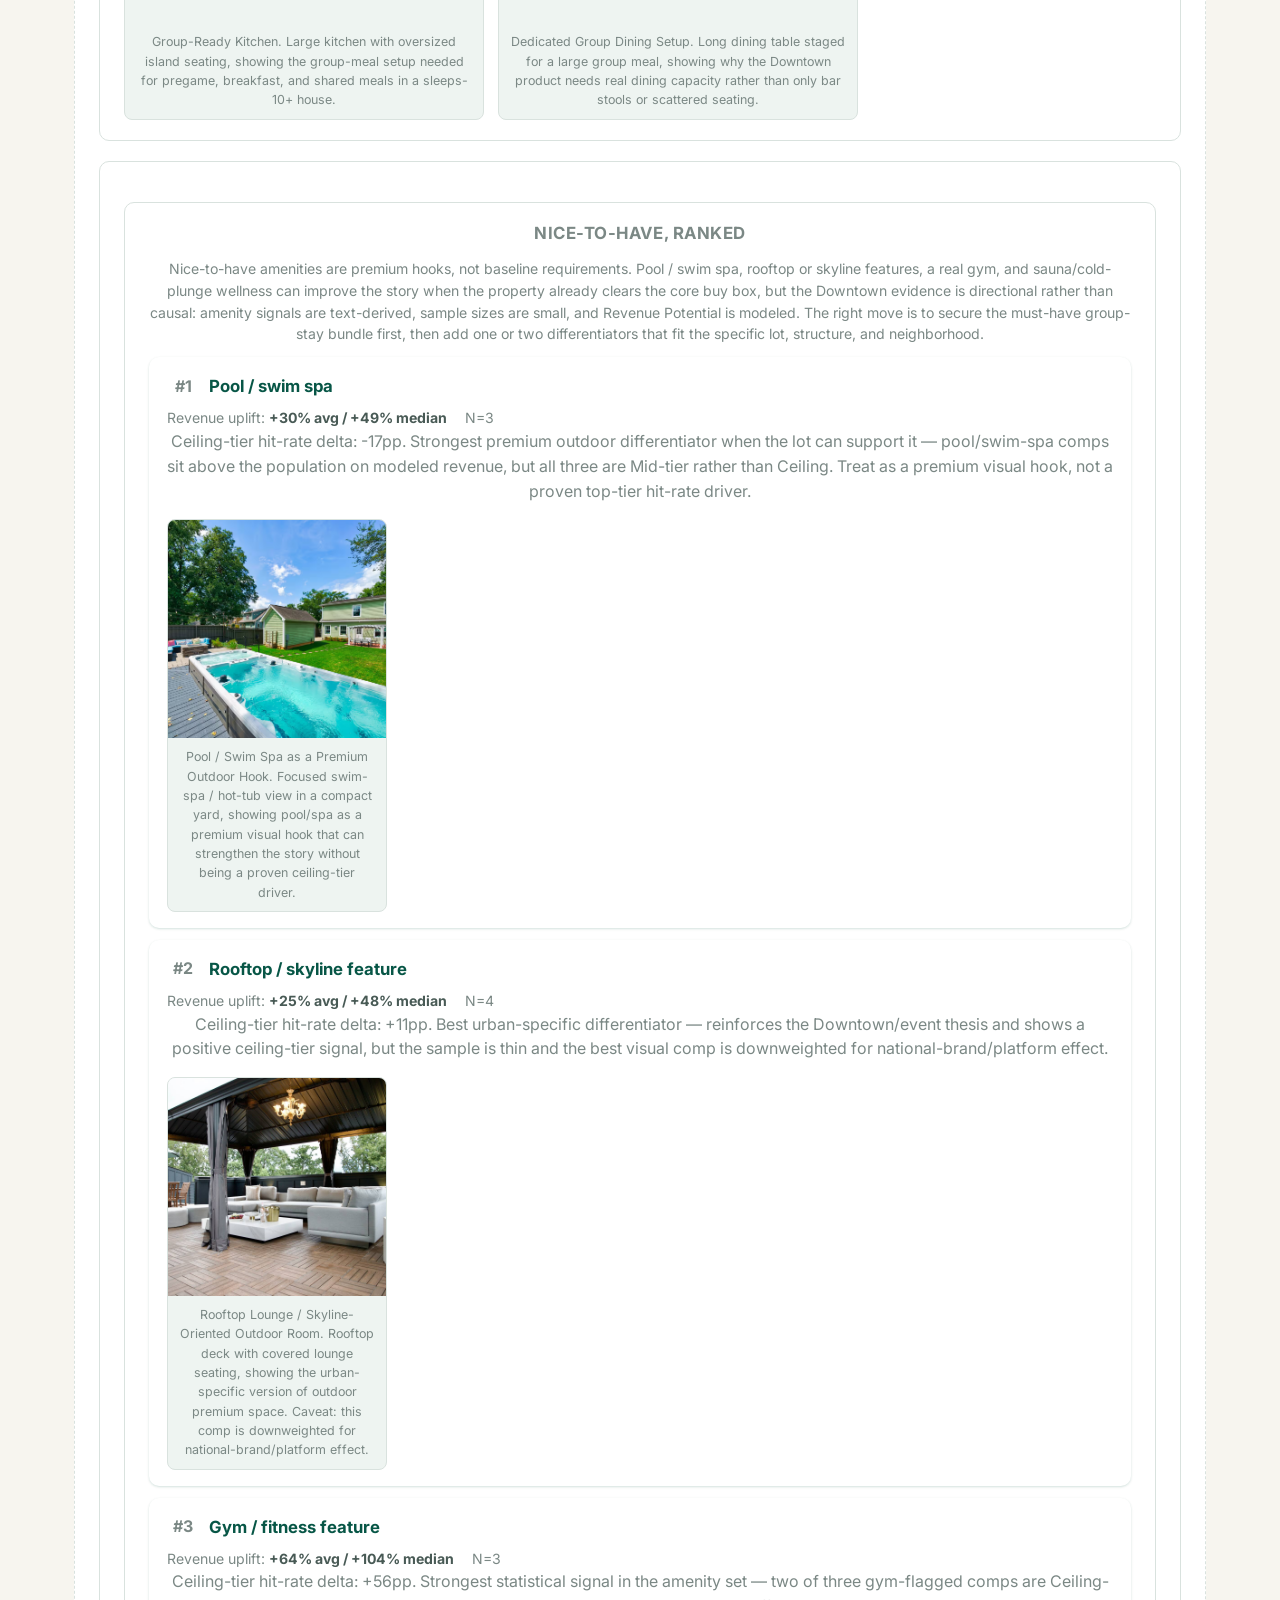
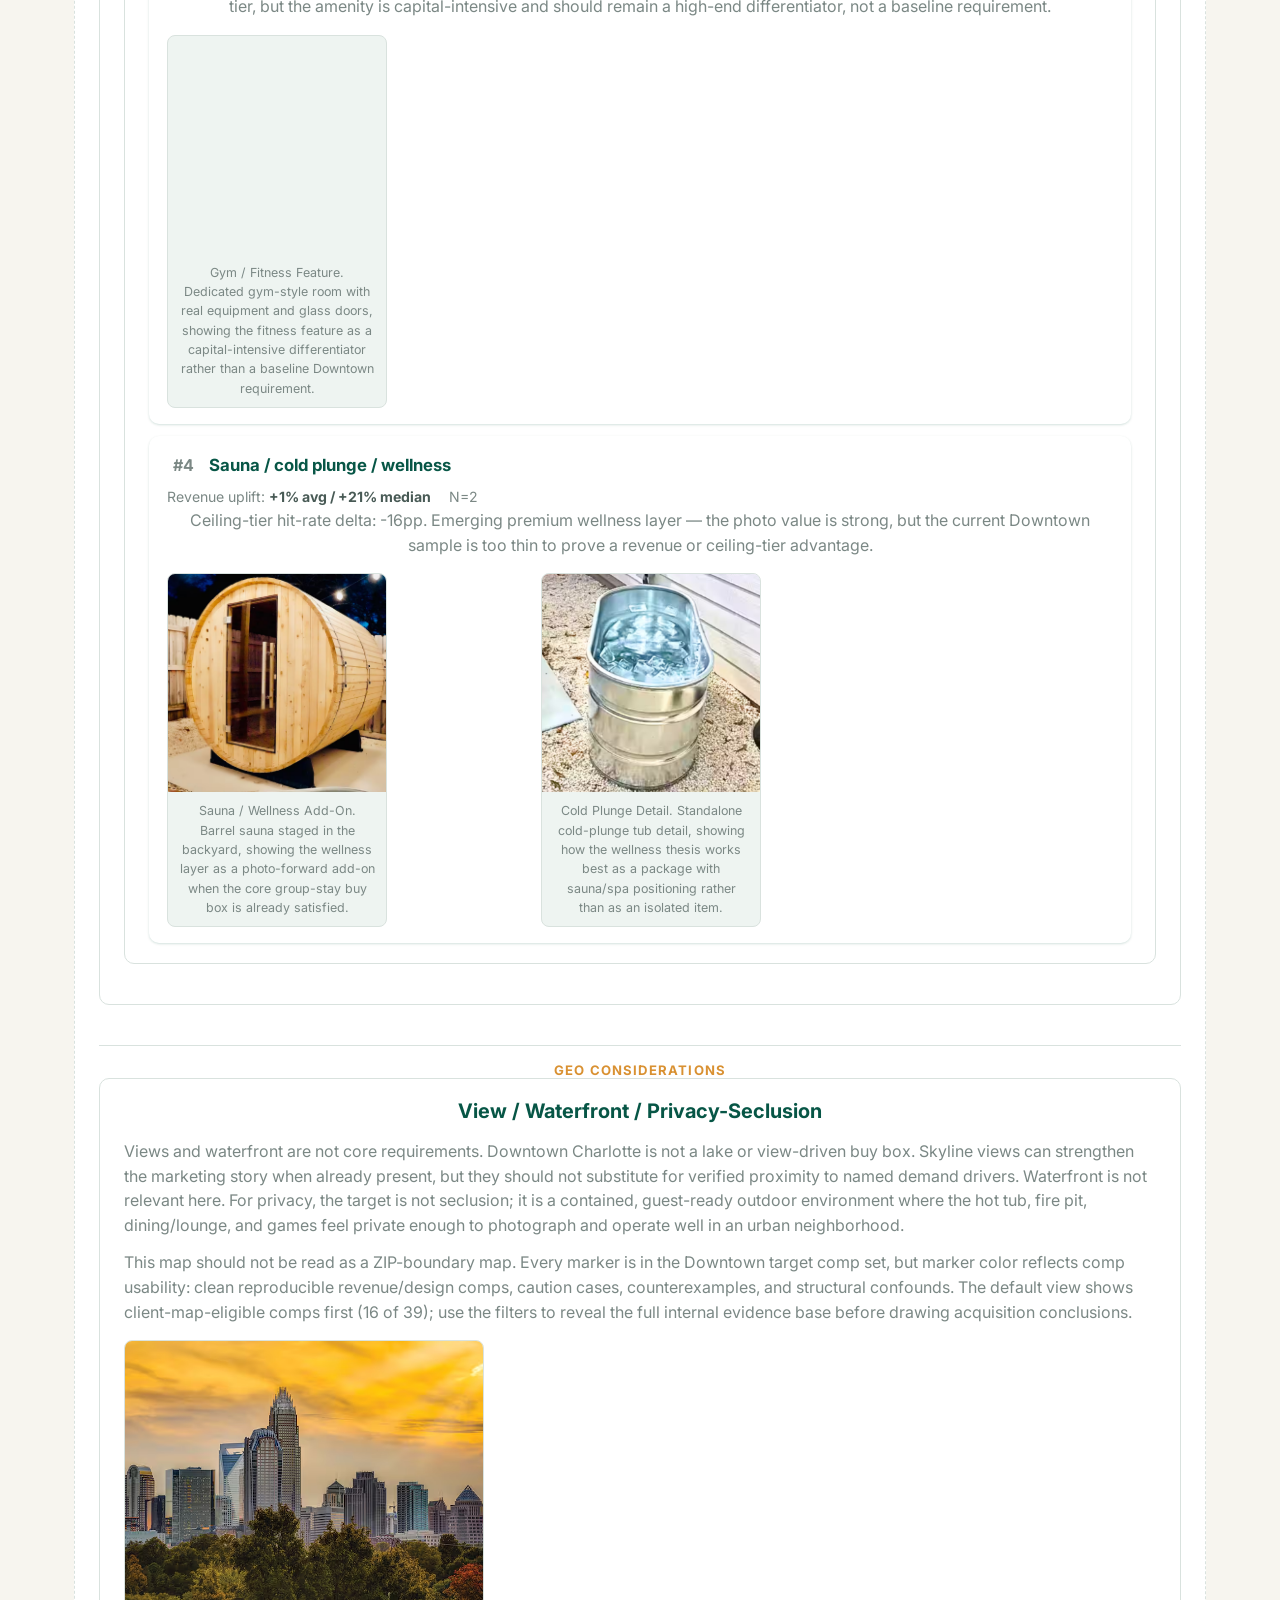
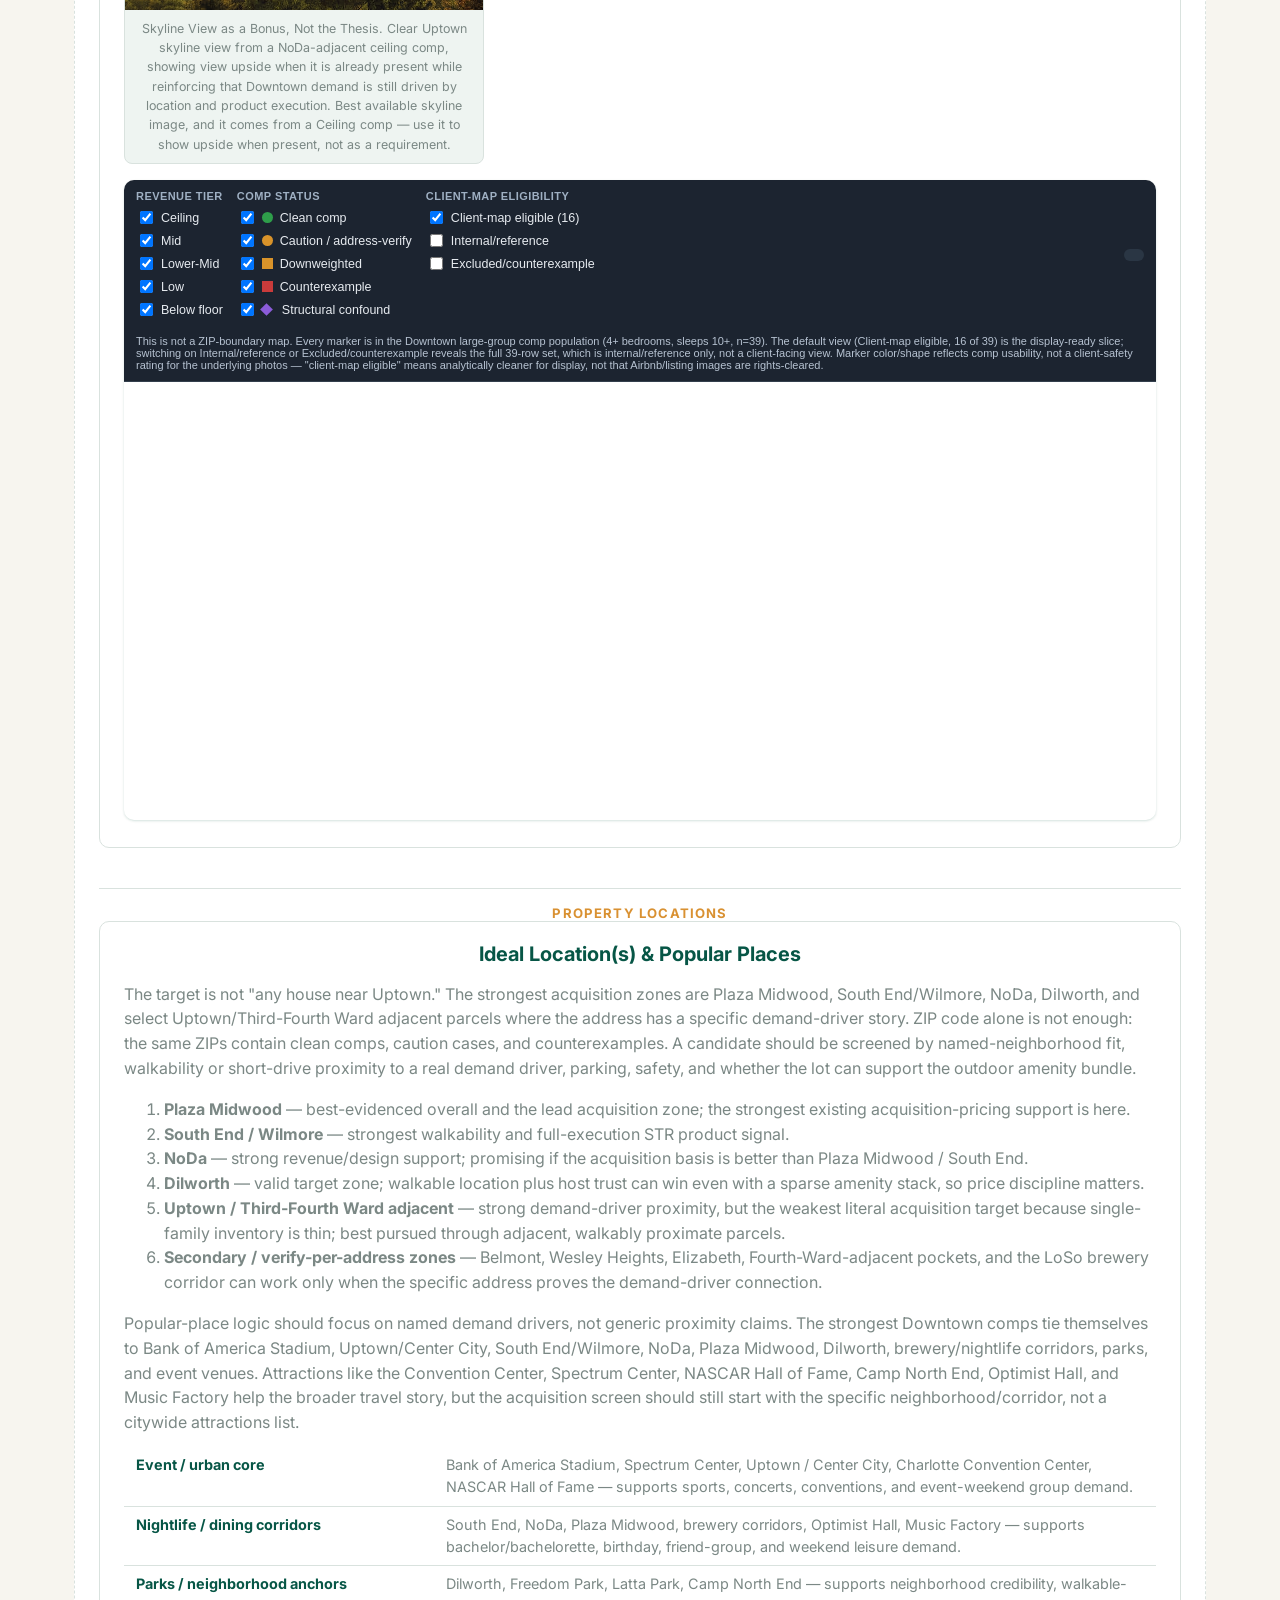
==== commit b3a567b0: "Rebrand to Clearwater/STR Search visual template Full visual cleanup pass to match the Clearwater re" ====
--- a/index.html
+++ b/index.html
@@ -7,13 +7,14 @@
 <link rel="stylesheet" href="https://unpkg.com/leaflet@1.9.4/dist/leaflet.css" />
 <link rel="preconnect" href="https://fonts.googleapis.com" />
 <link href="https://fonts.googleapis.com/css2?family=Inter:wght@400;500;600;700&display=swap" rel="stylesheet" />
-<link rel="stylesheet" href="css/styles.css?v=20260908-mkt1" />
+<link rel="stylesheet" href="css/styles.css?v=20260908-cw1" />
 </head>
 <body>
 
 <header class="site-header">
   <div class="site-header__inner">
     <div class="site-header__brand">
+      <img class="site-header__logo" src="assets/branding/strsearch-logo.webp" alt="STR Search" />
       <div class="site-header__title">Charlotte, NC <span>STR Buy-Box Evaluation</span></div>
     </div>
     <nav class="site-nav">
@@ -35,7 +36,7 @@
     <div class="container">
       <p class="section-kicker">Recommendation</p>
       <h1>Three region-defined buy boxes for the Charlotte, NC STR market, all named and scoped</h1>
-      <p class="hero-sub">Ordered weakest to strongest by Top 10% hit rate: Downtown / Uptown, Outskirts, and Lake — a geography-first structure, not a bedroom-count-first one. All three are named and scoped with real N and hit-rate figures; full deep-dive analysis (comp sets, revenue tiering, amenity evidence) has not been built out yet for any of them.</p>
+      <p class="hero-sub">Ordered weakest to strongest by Top 10% hit rate: Downtown / Uptown, Outskirts, and Lake — a geography-first structure, not a bedroom-count-first one. All three are named and scoped with real N and hit-rate figures, and each has a full deep-dive analysis: comp sets, revenue tiering, amenity evidence.</p>
       <div id="buybox-declarations" class="declarations-grid"></div>
     </div>
   </section>
@@ -61,7 +62,7 @@
     <div class="container">
       <p class="section-kicker">Section 3</p>
       <h2>Location Analysis</h2>
-      <iframe class="embedded-map embedded-map--tall" src="assets/overview/charlotte_overview_map.html?v=20260908-mkt1" loading="lazy" title="Interactive map of Charlotte STR revenue tiers, Downtown/Outskirts/Lakeside regions, and demand-driver landmarks"></iframe>
+      <iframe class="embedded-map embedded-map--tall" src="assets/overview/charlotte_overview_map.html?v=20260908-cw1" loading="lazy" title="Interactive map of Charlotte STR revenue tiers, Downtown/Outskirts/Lakeside regions, and demand-driver landmarks"></iframe>
       <div id="map-interpretation" class="section-interpretation"></div>
     </div>
   </section>
@@ -140,10 +141,10 @@
 
 <script src="https://unpkg.com/leaflet@1.9.4/dist/leaflet.js"></script>
 <script src="https://cdn.jsdelivr.net/npm/chart.js@4.4.4/dist/chart.umd.min.js"></script>
-<script src="js/data.js?v=20260908-mkt1"></script>
-<script src="js/render.js?v=20260908-mkt1"></script>
-<script src="js/charts.js?v=20260908-mkt1"></script>
-<script src="js/map.js?v=20260908-mkt1"></script>
-<script src="js/main.js?v=20260908-mkt1"></script>
+<script src="js/data.js?v=20260908-cw1"></script>
+<script src="js/render.js?v=20260908-cw1"></script>
+<script src="js/charts.js?v=20260908-cw1"></script>
+<script src="js/map.js?v=20260908-cw1"></script>
+<script src="js/main.js?v=20260908-cw1"></script>
 </body>
 </html>
--- a/css/styles.css
+++ b/css/styles.css
@@ -1,38 +1,42 @@
 /* ====================================================================
-   Tokens — Shenandoah Valley "Blue Ridge" palette: deep forest green +
-   sunset amber, on a cool off-white "mist" background. Deliberately not
-   brown/tan (avoids the literal log-cabin cliché) while keeping a
-   mountain/luxury-cabin feel via the forest green + amber pairing.
+   Tokens — STR Search brand theme (green + gold), matching the
+   Clearwater reference site exactly so every STR Search market report
+   shares one visual template. See ../README.md for the rebrand note --
+   this replaced the project's original Shenandoah "Blue Ridge" forest/
+   amber palette. Every component below reads only the semantic
+   `--color-*` tokens, bridged onto the brand palette here, so the whole
+   site re-themes from this one block with no component-level changes.
    ==================================================================== */
 :root {
   font-size: 16px;
 
-  --brand-forest: #1e3d32;
-  --brand-forest-dark: #12261f;
-  --brand-amber: #d98f3f;
-  --brand-amber-dark: #b9752b;
-  --brand-amber-border: color-mix(in srgb, var(--brand-amber) 55%, white);
-  --brand-mist: #f5f8f7;
+  --brand-green: #075646;
+  --brand-green-dark: #043f35;
+  --brand-gold: #ecaa4a;
+  --brand-gold-dark: #d99132;
+  --brand-gold-border: color-mix(in srgb, var(--brand-gold) 55%, white);
+  --brand-cream: #f7f5ef;
+  --brand-surface: #eef4f1;
   --brand-white: #ffffff;
-  --text-primary: #16302a;
-  --text-secondary: #445752;
-  --border-subtle: #d8e2de;
-  --status-pending-bg: color-mix(in srgb, var(--brand-amber-dark) 12%, white);
-  --status-pending-text: var(--brand-amber-dark);
-
-  --color-bg: var(--brand-mist);
+  --text-primary: #0b4b40;
+  --text-secondary: #485a55;
+  --border-subtle: #d9e2de;
+  --status-pending-bg: #fff5e3;
+  --status-pending-text: #8a5a10;
+
+  --color-bg: var(--brand-cream);
   --color-surface: var(--brand-white);
   --color-border: var(--border-subtle);
   --color-text: var(--text-secondary);
   --color-text-muted: color-mix(in srgb, var(--text-secondary) 72%, white);
-  --color-primary: var(--brand-forest);
-  --color-primary-light: color-mix(in srgb, var(--brand-forest) 62%, white);
-  --color-accent: var(--brand-amber-dark);
+  --color-primary: var(--brand-green);
+  --color-primary-light: color-mix(in srgb, var(--brand-green) 62%, white);
+  --color-accent: var(--brand-gold-dark);
   --color-danger: #b5482e;
   --color-pending-bg: var(--status-pending-bg);
   --color-pending-text: var(--status-pending-text);
   --radius: 10px;
-  --shadow: 0 1px 3px rgba(18, 38, 31, 0.1), 0 1px 2px rgba(18, 38, 31, 0.08);
+  --shadow: 0 1px 3px rgba(7, 86, 70, 0.1), 0 1px 2px rgba(7, 86, 70, 0.08);
   --max-width: 1180px;
 
   /* A small, consistent set of tint/border tokens -- replaces a scatter of
@@ -40,14 +44,15 @@
      across individual components with no shared rhythm, and dashed borders
      used nowhere else on the page. Formal/elegant here means: fewer distinct
      surface treatments, applied consistently, not more decoration. */
-  --surface-tint: color-mix(in srgb, var(--brand-forest) 4%, white);
-  --surface-tint-strong: color-mix(in srgb, var(--brand-forest) 8%, white);
-  --accent-tint: color-mix(in srgb, var(--brand-amber) 7%, white);
-  --accent-tint-strong: color-mix(in srgb, var(--brand-amber) 14%, white);
+  --surface-tint: color-mix(in srgb, var(--brand-green) 4%, white);
+  --surface-tint-strong: color-mix(in srgb, var(--brand-green) 8%, white);
+  --accent-tint: color-mix(in srgb, var(--brand-gold) 7%, white);
+  --accent-tint-strong: color-mix(in srgb, var(--brand-gold) 14%, white);
   --hairline: 1px solid var(--color-border);
 }
 
 * { box-sizing: border-box; }
+html { scroll-behavior: smooth; }
 body {
   margin: 0;
   font-family: "Inter", "Segoe UI", system-ui, sans-serif;
@@ -56,68 +61,78 @@
   line-height: 1.55;
 }
 h1, h2, h3, h4 { color: var(--color-primary); line-height: 1.25; margin: 0 0 0.5em; }
-p { margin: 0 0 1em; }
-a { color: var(--color-primary); }
+h1 { font-size: 2rem; }
+h2 { font-size: 1.6rem; }
+h3 { font-size: 1.25rem; }
+h4 { font-size: 1.05rem; text-transform: uppercase; letter-spacing: 0.03em; color: var(--color-text-muted); }
+p { margin: 0 0 0.75em; }
+a { color: var(--color-primary-light); }
 img { max-width: 100%; display: block; }
 .container { max-width: var(--max-width); margin: 0 auto; padding: 0 24px; }
 .container:has(.bb2) { max-width: 1400px; }
 
-/* ==== Header / nav ==== */
+/* ==== Header / nav -- Clearwater's white header, not a solid brand-color
+   bar: logo + title left, green nav text with a gold hover/active
+   underline right. ==== */
 .site-header {
   position: sticky; top: 0; z-index: 50;
-  background: var(--color-primary); color: white;
-  box-shadow: var(--shadow);
+  background: var(--color-surface);
+  border-bottom: 1px solid var(--color-border);
 }
 .site-header__inner {
   max-width: var(--max-width); margin: 0 auto; padding: 12px 24px;
   display: flex; align-items: center; justify-content: space-between; flex-wrap: wrap; gap: 12px;
 }
-.site-header__title { font-weight: 700; font-size: 1.05rem; color: white; }
-.site-header__title span { display: block; font-weight: 400; font-size: 0.8rem; opacity: 0.85; }
+.site-header__brand { display: flex; align-items: center; gap: 10px; }
+.site-header__logo { height: 36px; width: auto; display: block; }
+.site-header__title { font-weight: 700; font-size: 1.05rem; color: var(--color-primary); }
+.site-header__title span { display: block; font-weight: 400; font-size: 0.8rem; color: var(--color-text-muted); }
 .site-nav { display: flex; gap: 18px; flex-wrap: wrap; }
-.site-nav a { color: rgba(255,255,255,0.82); text-decoration: none; font-size: 0.92rem; font-weight: 500; padding: 4px 2px; border-bottom: 2px solid transparent; }
-.site-nav a:hover, .site-nav__link--active { color: white; border-bottom-color: var(--brand-amber); }
+.site-nav a { color: var(--color-text-muted); text-decoration: none; font-size: 0.92rem; font-weight: 500; padding: 4px 2px; border-bottom: 2px solid transparent; }
+.site-nav a:hover, .site-nav__link--active { color: var(--color-primary); border-bottom-color: var(--color-accent); }
 
 /* ==== Sections ==== */
-.section { padding: 56px 0; border-bottom: 1px solid var(--color-border); }
-.section--hero { background: linear-gradient(180deg, color-mix(in srgb, var(--brand-forest) 8%, white), var(--color-bg)); padding-top: 48px; }
-.section--note { background: var(--surface-tint); }
-.section-kicker { text-transform: uppercase; letter-spacing: 0.08em; font-size: 0.78rem; font-weight: 700; color: var(--color-accent); margin-bottom: 4px; }
+.section { padding: 3rem 0; border-bottom: 1px solid var(--color-border); }
+.section--hero { background: linear-gradient(180deg, var(--brand-surface) 0%, var(--color-bg) 100%); padding-top: 2rem; }
+.section--note { padding: 0.75rem 0; background: var(--color-pending-bg); }
+.section-kicker { text-transform: uppercase; letter-spacing: 0.08em; font-size: 0.75rem; font-weight: 600; color: var(--color-accent); margin-bottom: 0.35rem; }
 .hero-sub { font-size: 1.05rem; color: var(--color-text); max-width: 760px; }
-.section-interpretation { border-left: 3px solid var(--color-accent); padding-left: 16px; color: var(--color-text); margin-top: 16px; }
+.section-interpretation { margin-top: 1rem; padding: 0.9rem 1.1rem; background: var(--color-surface); border-left: 3px solid var(--color-primary-light); border-radius: 4px; color: var(--color-text-muted); font-size: 0.95rem; }
 .subsection-title { margin-top: 32px; }
 
 /* ==== Buttons / badges ==== */
-.btn { display: inline-block; padding: 10px 18px; border-radius: var(--radius); text-decoration: none; font-weight: 600; font-size: 0.92rem; }
+.btn { display: inline-block; padding: 0.6rem 1.1rem; border-radius: 6px; text-decoration: none; font-weight: 600; font-size: 0.9rem; margin-top: 0.75rem; }
 .btn--primary { background: var(--color-primary); color: white; }
-.btn--primary:hover { background: var(--brand-forest-dark); }
+.btn--primary:hover { background: var(--brand-green-dark); }
 .btn--alexandria { background: var(--brand-white); color: var(--color-primary); border: 1.5px solid var(--color-primary); margin: 12px 8px 4px 0; }
-.btn--alexandria:hover { background: color-mix(in srgb, var(--brand-forest) 6%, white); }
+.btn--alexandria:hover { background: color-mix(in srgb, var(--brand-green) 6%, white); }
 .btn--pending { color: var(--color-text-muted); border-color: var(--color-border); cursor: not-allowed; pointer-events: none; }
-.badge { display: inline-block; padding: 3px 10px; border-radius: 999px; font-size: 0.78rem; font-weight: 600; }
+.badge { display: inline-block; font-size: 0.72rem; font-weight: 700; text-transform: uppercase; letter-spacing: 0.04em; padding: 0.2rem 0.55rem; border-radius: 999px; }
 .badge--pending { background: var(--color-pending-bg); color: var(--color-pending-text); }
 
-/* ==== Section 1: declarations ==== */
-.declarations-grid { display: grid; grid-template-columns: repeat(2, 1fr); gap: 20px; margin-top: 28px; }
-.declaration-card { background: var(--color-surface); border-radius: var(--radius); box-shadow: var(--shadow); padding: 24px; }
+/* ==== Section 1: declarations -- 3 compact cards side by side, matching
+   Clearwater's declarations-grid/declaration-card exactly. ==== */
+.declarations-grid { display: grid; grid-template-columns: repeat(3, 1fr); gap: 1.25rem; margin-top: 1.5rem; }
+.declaration-card { background: var(--color-surface); border: 1px solid var(--color-border); border-radius: var(--radius); box-shadow: var(--shadow); padding: 1.4rem; }
 .declaration-card--lead { border-top: 3px solid var(--color-accent); display: flex; flex-direction: column; }
 .declaration-card--lead .btn { margin-top: auto; align-self: flex-start; }
 .declaration-card--pending { background: var(--surface-tint); border: var(--hairline); box-shadow: none; }
-.declaration-card__eyebrow { text-transform: uppercase; font-size: 0.75rem; font-weight: 700; letter-spacing: 0.06em; color: var(--color-accent); }
-.declaration-card__thesis { font-size: 1.02rem; }
-.declaration-card__specs { display: grid; grid-template-columns: 200px 1fr; gap: 6px 16px; margin: 16px 0; }
-.declaration-card__specs dt { font-weight: 600; color: var(--color-primary); }
+.declaration-card__eyebrow { text-transform: uppercase; font-size: 0.72rem; font-weight: 700; letter-spacing: 0.06em; color: var(--color-accent); }
+.declaration-card__thesis { font-size: 0.92rem; color: var(--color-text-muted); }
+.declaration-card__specs { margin: 0.75rem 0 0; }
+.declaration-card__specs dt { font-size: 0.72rem; text-transform: uppercase; color: var(--color-text-muted); margin-top: 0.6rem; }
+.declaration-card__specs dd { margin: 0.1rem 0 0; font-size: 0.92rem; }
 .declaration-card__specs dd { margin: 0; }
 
 /* ==== Section 2: market ==== */
 .market-overview p { max-width: 860px; }
 .market-sources { font-size: 0.85rem; color: var(--color-text-muted); }
 .market-sources a { color: var(--color-text-muted); }
-.intro-grid { display: grid; grid-template-columns: 200px 1fr; gap: 10px 20px; margin: 24px 0; }
-.intro-grid dt { font-weight: 600; color: var(--color-primary); }
-.intro-grid dd { margin: 0; }
-.chart-card { background: var(--color-surface); border-radius: var(--radius); box-shadow: var(--shadow); padding: 16px; height: 340px; margin-top: 12px; }
-.chart-card--wide { height: 380px; }
+.intro-grid { display: grid; grid-template-columns: 200px 1fr; gap: 0.5rem 1.5rem; margin-top: 1rem; }
+.intro-grid dt { font-weight: 600; color: var(--color-primary); font-size: 0.9rem; padding-top: 0.35rem; }
+.intro-grid dd { margin: 0; padding: 0.35rem 0; border-bottom: 1px dashed var(--color-border); color: var(--color-text-muted); }
+.chart-card { background: var(--color-surface); border: 1px solid var(--color-border); border-radius: var(--radius); padding: 1rem; height: 300px; margin-top: 12px; }
+.chart-card--wide { height: 340px; }
 .chart-row { display: grid; grid-template-columns: 1fr 1fr; gap: 24px; align-items: start; margin-top: 8px; }
 .chart-legend-row { display: flex; gap: 24px; flex-wrap: wrap; margin-top: 12px; font-size: 0.88rem; }
 .legend-row { display: flex; align-items: center; gap: 8px; margin: 4px 0; }
@@ -143,25 +158,26 @@
 .city-guidance-table-wrap { overflow-x: auto; margin-top: 20px; }
 
 /* ==== Section 4: deep dive / tabs ==== */
-.tabs { display: flex; gap: 10px; margin: 24px 0 16px; flex-wrap: wrap; }
-.tab { background: var(--color-surface); border: 1px solid var(--color-border); border-radius: 999px; padding: 8px 18px; font-weight: 600; cursor: pointer; color: var(--color-text); }
+.tabs { display: flex; gap: 0.5rem; margin: 1.25rem 0 1.5rem; flex-wrap: wrap; }
+.tab { background: var(--color-surface); border: 1px solid var(--color-border); border-radius: 999px; padding: 0.55rem 1.1rem; font-weight: 600; font-size: 0.85rem; cursor: pointer; color: var(--color-text-muted); }
 .tab--active { background: var(--color-primary); color: white; border-color: var(--color-primary); }
-.deep-dive--pending { padding: 32px; background: var(--color-surface); border-radius: var(--radius); text-align: center; color: var(--color-text-muted); }
+.deep-dive--pending { padding: 1.5rem; background: var(--color-surface); border: 1px dashed var(--color-border); border-radius: var(--radius); text-align: center; color: var(--color-text-muted); }
 /* Substantive pending content (bullet lists, links) reads badly centered --
    left-align it; a short one-line pendingNote still looks fine left-aligned. */
 .deep-dive--pending .dd-block__body { text-align: left; }
 .deep-dive--pending .dd-block__body ul { padding-left: 1.2em; }
 
 /* ==== dd-block system (generic labeled-row card) ==== */
-.dd-block { background: var(--color-surface); border-radius: var(--radius); box-shadow: var(--shadow); padding: 24px; margin-bottom: 20px; }
+.dd-block { background: var(--color-surface); border: 1px solid var(--color-border); border-radius: var(--radius); padding: 1.25rem 1.5rem; margin-bottom: 1.25rem; }
 .dd-block--contrast { border-left: 3px solid var(--color-danger); }
 .dd-block--priority { border-left: 3px solid var(--color-accent); background: var(--accent-tint); }
 .dd-block--compact { padding: 18px 24px; }
-.dd-block__title { margin-bottom: 14px; }
-.dd-rows { display: flex; flex-direction: column; gap: 12px; }
-.dd-row { display: grid; grid-template-columns: 220px 1fr; gap: 6px 16px; }
-.dd-row__label { font-weight: 600; color: var(--color-primary); }
-.dd-row__value { margin: 0; }
+.dd-block__title { margin-bottom: 0.9rem; }
+.dd-rows { display: flex; flex-direction: column; gap: 0.7rem; }
+.dd-row { display: grid; grid-template-columns: 220px 1fr; gap: 1rem; padding-bottom: 0.6rem; border-bottom: 1px dashed var(--color-border); }
+.dd-row:last-child { border-bottom: none; padding-bottom: 0; }
+.dd-row__label { font-weight: 600; font-size: 0.85rem; color: var(--color-primary); }
+.dd-row__value { margin: 0; color: var(--color-text-muted); font-size: 0.92rem; }
 .dd-block__images, .bb2-playbook-grid { display: grid; grid-template-columns: repeat(auto-fit, minmax(200px, 1fr)); gap: 14px; margin-top: 16px; }
 .dd-block__images--geo-compact { grid-template-columns: repeat(auto-fit, minmax(220px, 360px)); justify-content: start; }
 .dd-note { font-size: 0.88rem; color: var(--color-text-muted); }
@@ -181,8 +197,8 @@
 /* STR Regulations card -- tier badge + checkmark-chip highlights + a
    compact two-column key/value grid, all bullet-driven rather than prose,
    per explicit "visually attractive, bullet points, minimize text" ask. */
-.regs-card__tier { display: inline-flex; align-items: center; gap: 8px; font-weight: 700; font-size: 1.05rem; padding: 6px 16px; border-radius: 999px; margin-bottom: 10px; background: color-mix(in srgb, var(--brand-forest) 12%, white); color: var(--brand-forest-dark); }
-.regs-card__tier-dot { width: 10px; height: 10px; border-radius: 50%; background: var(--brand-forest); flex-shrink: 0; }
+.regs-card__tier { display: inline-flex; align-items: center; gap: 8px; font-weight: 700; font-size: 1.05rem; padding: 6px 16px; border-radius: 999px; margin-bottom: 10px; background: color-mix(in srgb, var(--brand-green) 12%, white); color: var(--brand-green-dark); }
+.regs-card__tier-dot { width: 10px; height: 10px; border-radius: 50%; background: var(--brand-green); flex-shrink: 0; }
 .regs-card__summary { margin: 0 0 4px; max-width: 760px; }
 .regs-card .dd-row { grid-template-columns: 190px 1fr; gap: 4px 16px; }
 .regs-card .dd-rows { gap: 14px; margin-top: 16px; }
@@ -201,7 +217,7 @@
 .bb2-hero__title { font-size: 1.5rem; }
 .bb2-chip-row { display: flex; flex-wrap: wrap; gap: 8px; margin-top: 10px; }
 .bb2-chip { background: var(--surface-tint-strong); border: var(--hairline); border-radius: 999px; padding: 5px 12px; font-size: 0.82rem; font-weight: 600; color: var(--color-primary); }
-.bb2-chip--revenue { background: var(--accent-tint-strong); border-color: var(--brand-amber-border); color: var(--brand-amber-dark); }
+.bb2-chip--revenue { background: var(--accent-tint-strong); border-color: var(--brand-gold-border); color: var(--brand-gold-dark); }
 .bb2-chip--optional { background: transparent; }
 .bb2-chip--metric { background: var(--color-primary); color: white; }
 .bb2-grid-2 { display: grid; grid-template-columns: 1fr 1fr; gap: 24px; }
@@ -273,22 +289,25 @@
   font-size: 0.78rem;
 }
 
-/* ==== Image placeholder / photo figure / lightbox ==== */
+/* ==== Image placeholder / photo figure / lightbox -- kept small and
+   restrained (Clearwater's own fixed-height treatment) so a missing
+   photo never competes for attention with real photography. ==== */
 .img-placeholder {
-  display: flex; flex-direction: column; align-items: center; justify-content: center; text-align: center; gap: 6px;
-  aspect-ratio: 4 / 3; border-radius: var(--radius); text-decoration: none; padding: 12px;
-  background: repeating-linear-gradient(45deg, color-mix(in srgb, var(--brand-forest) 6%, white), color-mix(in srgb, var(--brand-forest) 6%, white) 10px, var(--color-surface) 10px, var(--color-surface) 20px);
-  border: 1px solid var(--color-border); color: var(--color-text);
-}
-.img-placeholder--small { aspect-ratio: 1; }
-.img-placeholder__label { font-weight: 600; font-size: 0.88rem; }
-.img-placeholder__cta { font-size: 0.8rem; color: var(--color-primary); }
-.photo-figure { margin: 0; }
-.photo-figure__trigger { display: block; width: 100%; padding: 0; border: none; background: none; cursor: zoom-in; aspect-ratio: 4/3; overflow: hidden; border-radius: var(--radius); }
+  display: flex; flex-direction: column; align-items: center; justify-content: center; text-align: center; gap: 0.3rem;
+  height: 140px; border-radius: var(--radius); text-decoration: none; padding: 0.5rem;
+  background: repeating-linear-gradient(45deg, color-mix(in srgb, var(--brand-green) 6%, white), color-mix(in srgb, var(--brand-green) 6%, white) 10px, var(--color-surface) 10px, var(--color-surface) 20px);
+  border: 1px solid var(--color-border); color: var(--color-primary); font-weight: 600; font-size: 0.85rem;
+}
+.img-placeholder--small { height: 90px; width: 140px; flex: 0 0 auto; }
+.img-placeholder__label { font-weight: inherit; font-size: inherit; }
+.img-placeholder__cta { font-size: 0.72rem; font-weight: 500; color: var(--color-text-muted); }
+.photo-figure { margin: 0; display: flex; flex-direction: column; background: var(--brand-surface); border-radius: 8px; overflow: hidden; border: 1px solid var(--color-border); }
+.photo-figure--small { max-width: 220px; }
+.photo-figure__trigger { display: block; width: 100%; padding: 0; border: none; background: none; cursor: zoom-in; aspect-ratio: 4/3; overflow: hidden; }
 .photo-figure--small .photo-figure__trigger { aspect-ratio: 1; }
 .photo-figure__trigger img { width: 100%; height: 100%; object-fit: cover; transition: transform 0.2s ease; }
 .photo-figure__trigger:hover img { transform: scale(1.04); }
-.photo-figure figcaption { font-size: 0.85rem; color: var(--color-text-muted); margin-top: 6px; }
+.photo-figure figcaption { font-size: 0.78rem; color: var(--color-text-muted); padding: 0.55rem 0.7rem; }
 
 /* Wide analysis charts (e.g. multi-panel figures) -- full width, natural
    aspect ratio, not the 4:3 crop used for property photos above. */
@@ -299,6 +318,11 @@
 /* Lakefront vs. Castaway comp-set comparison: a stats table, then a photo
    row per point (label + image for each property side by side, reusing
    .bb2-grid-2, so it collapses to stacked on mobile). */
+/* Both tables render arbitrary label text in a nowrap first column, so on
+   narrow viewports they can outgrow the container. Scroll the body that
+   holds the table horizontally (not the page) rather than forcing block
+   display on the table itself, which breaks its row/cell layout. */
+.dd-block__body:has(.comp-stats-table), .dd-block__body:has(.summary-sheet-table) { overflow-x: auto; -webkit-overflow-scrolling: touch; }
 .comp-stats-table { width: 100%; border-collapse: collapse; margin: 16px 0; font-size: 0.92rem; text-align: left; }
 .comp-stats-table th, .comp-stats-table td { padding: 8px 12px; border-bottom: var(--hairline); }
 .comp-stats-table th { color: var(--color-text-muted); font-weight: 600; font-size: 0.8rem; text-transform: uppercase; letter-spacing: 0.03em; }
@@ -313,7 +337,7 @@
 .comp-photo-row__note { margin: 0 0 10px; text-align: left; }
 .comp-photo-row__col { text-align: center; }
 .comp-photo-row__label { margin: 0 0 6px; font-weight: 700; font-size: 0.82rem; text-transform: uppercase; letter-spacing: 0.03em; color: var(--color-primary); }
-.comp-photo-row__quote { margin: 0 0 12px; padding: 8px 14px; border-left: 3px solid var(--brand-amber); background: var(--accent-tint); font-style: italic; color: var(--color-text); }
+.comp-photo-row__quote { margin: 0 0 12px; padding: 8px 14px; border-left: 3px solid var(--brand-gold); background: var(--accent-tint); font-style: italic; color: var(--color-text); }
 .comp-photo-row__quote cite { display: block; margin-top: 4px; font-style: normal; font-size: 0.82rem; color: var(--color-text-muted); }
 
 /* Analyst Notes: each note's own image(s) sit directly beside its text
@@ -376,7 +400,8 @@
 .lightbox__close { position: absolute; top: 20px; right: 24px; background: none; border: none; color: white; font-size: 2rem; cursor: pointer; line-height: 1; }
 
 /* ==== Footer ==== */
-.site-footer { padding: 24px 0 40px; font-size: 0.85rem; color: var(--color-text-muted); }
+.site-footer { padding: 1.5rem 0; text-align: center; }
+.site-footer p { color: var(--color-text-muted); font-size: 0.82rem; margin: 0; }
 
 /* ==== Responsive ==== */
 @media (max-width: 960px) {
@@ -391,10 +416,19 @@
   h1 { font-size: 1.5rem; }
   .site-header__inner { flex-direction: column; align-items: flex-start; }
   .site-nav { gap: 10px; }
-  .declaration-card__specs, .intro-grid { grid-template-columns: 1fr; }
+  .intro-grid { grid-template-columns: 1fr; }
   .bb2 { font-size: 0.96rem; }
   .bb2-hero__title { font-size: 1.25rem; }
   .bb2-stat-row { grid-template-columns: 1fr 1fr; }
   .bb2-playbook-grid, .dd-block__images, .comp-grid { grid-template-columns: 1fr; }
   .bb2-checklist--grid { grid-template-columns: 1fr; }
-}
+  /* summary-sheet-table's rows are a single label + a paragraph of prose --
+     side-by-side columns force the nowrap label wide and the paragraph
+     narrow, producing very tall rows on a narrow screen. Stack label above
+     value instead of relying on horizontal scroll, which reads far better
+     here than it would for a genuinely tabular comparison. */
+  .summary-sheet-table, .summary-sheet-table tbody, .summary-sheet-table tr, .summary-sheet-table td { display: block; width: auto; }
+  .summary-sheet-table td { border-bottom: none; padding: 2px 0; }
+  .summary-sheet-table tr { padding-bottom: 9px; margin-bottom: 9px; border-bottom: var(--hairline); }
+  .summary-sheet-table tr:last-child { border-bottom: none; margin-bottom: 0; }
+}
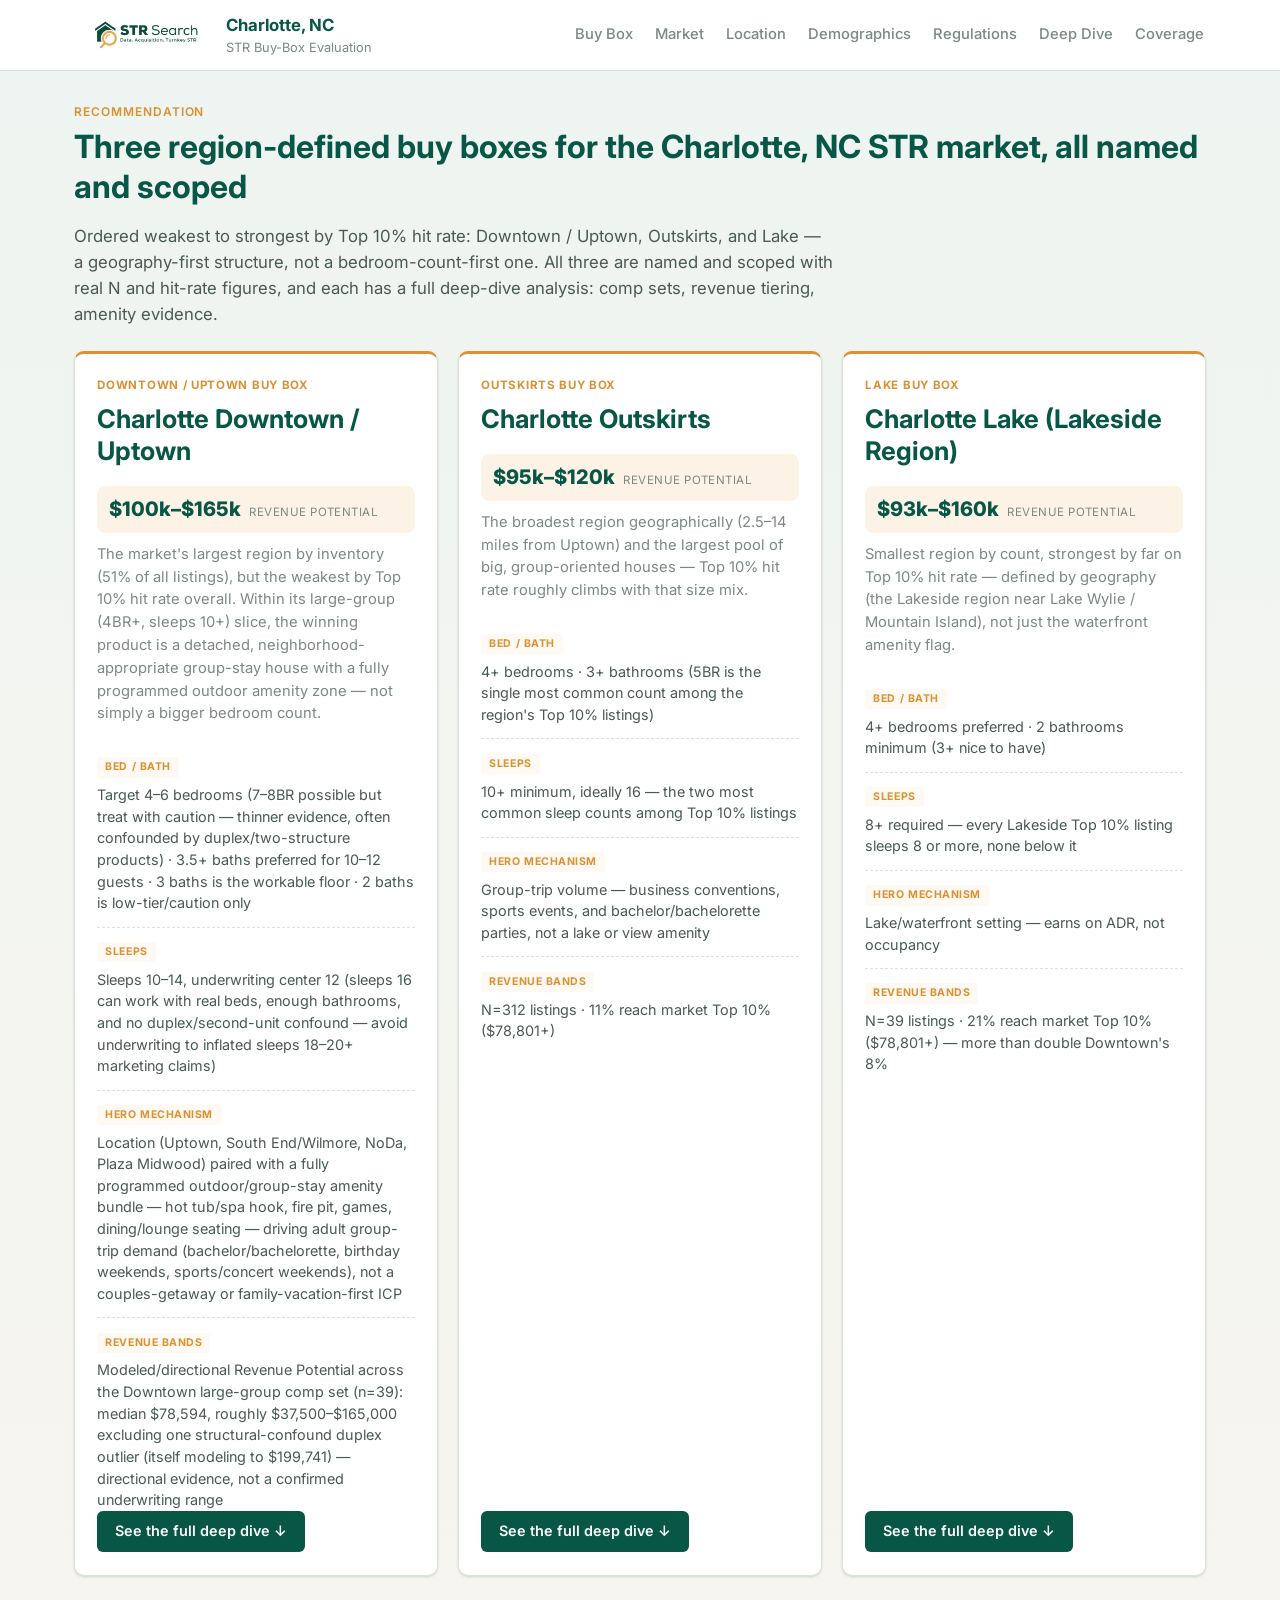
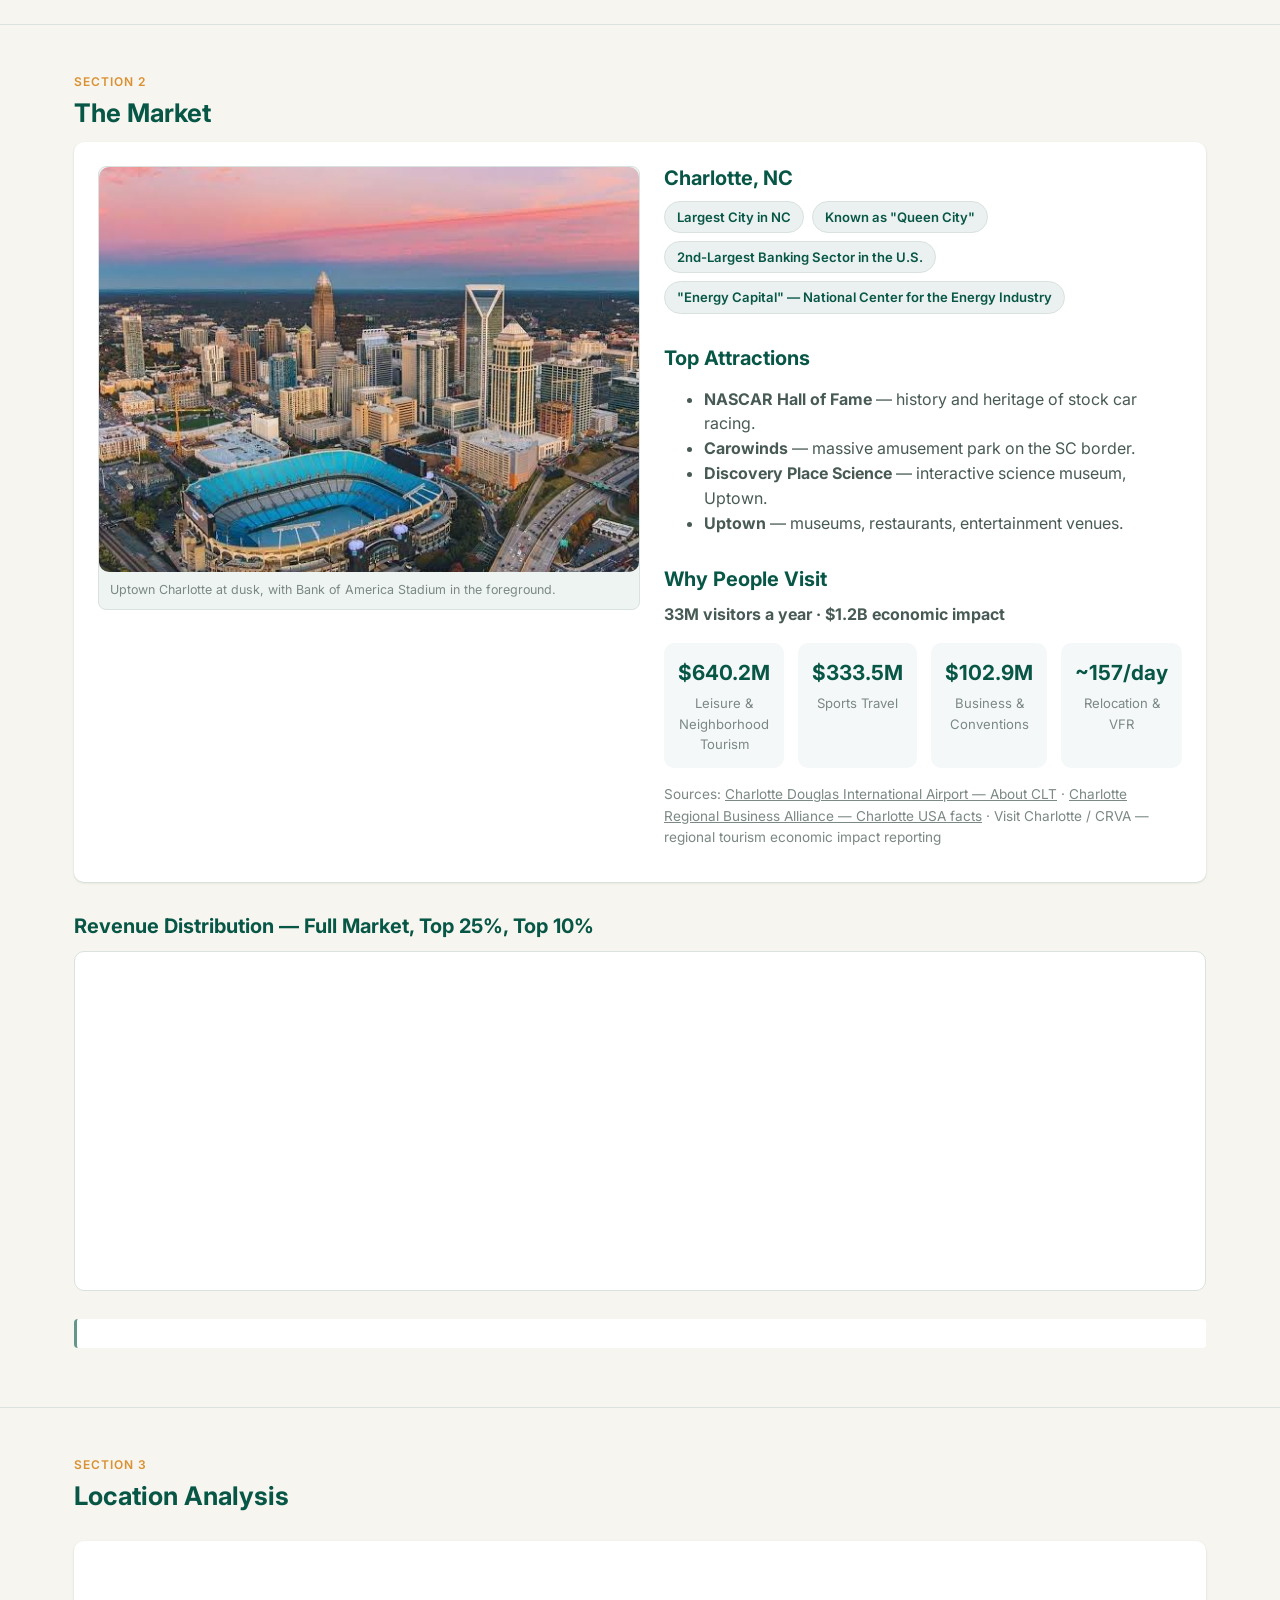
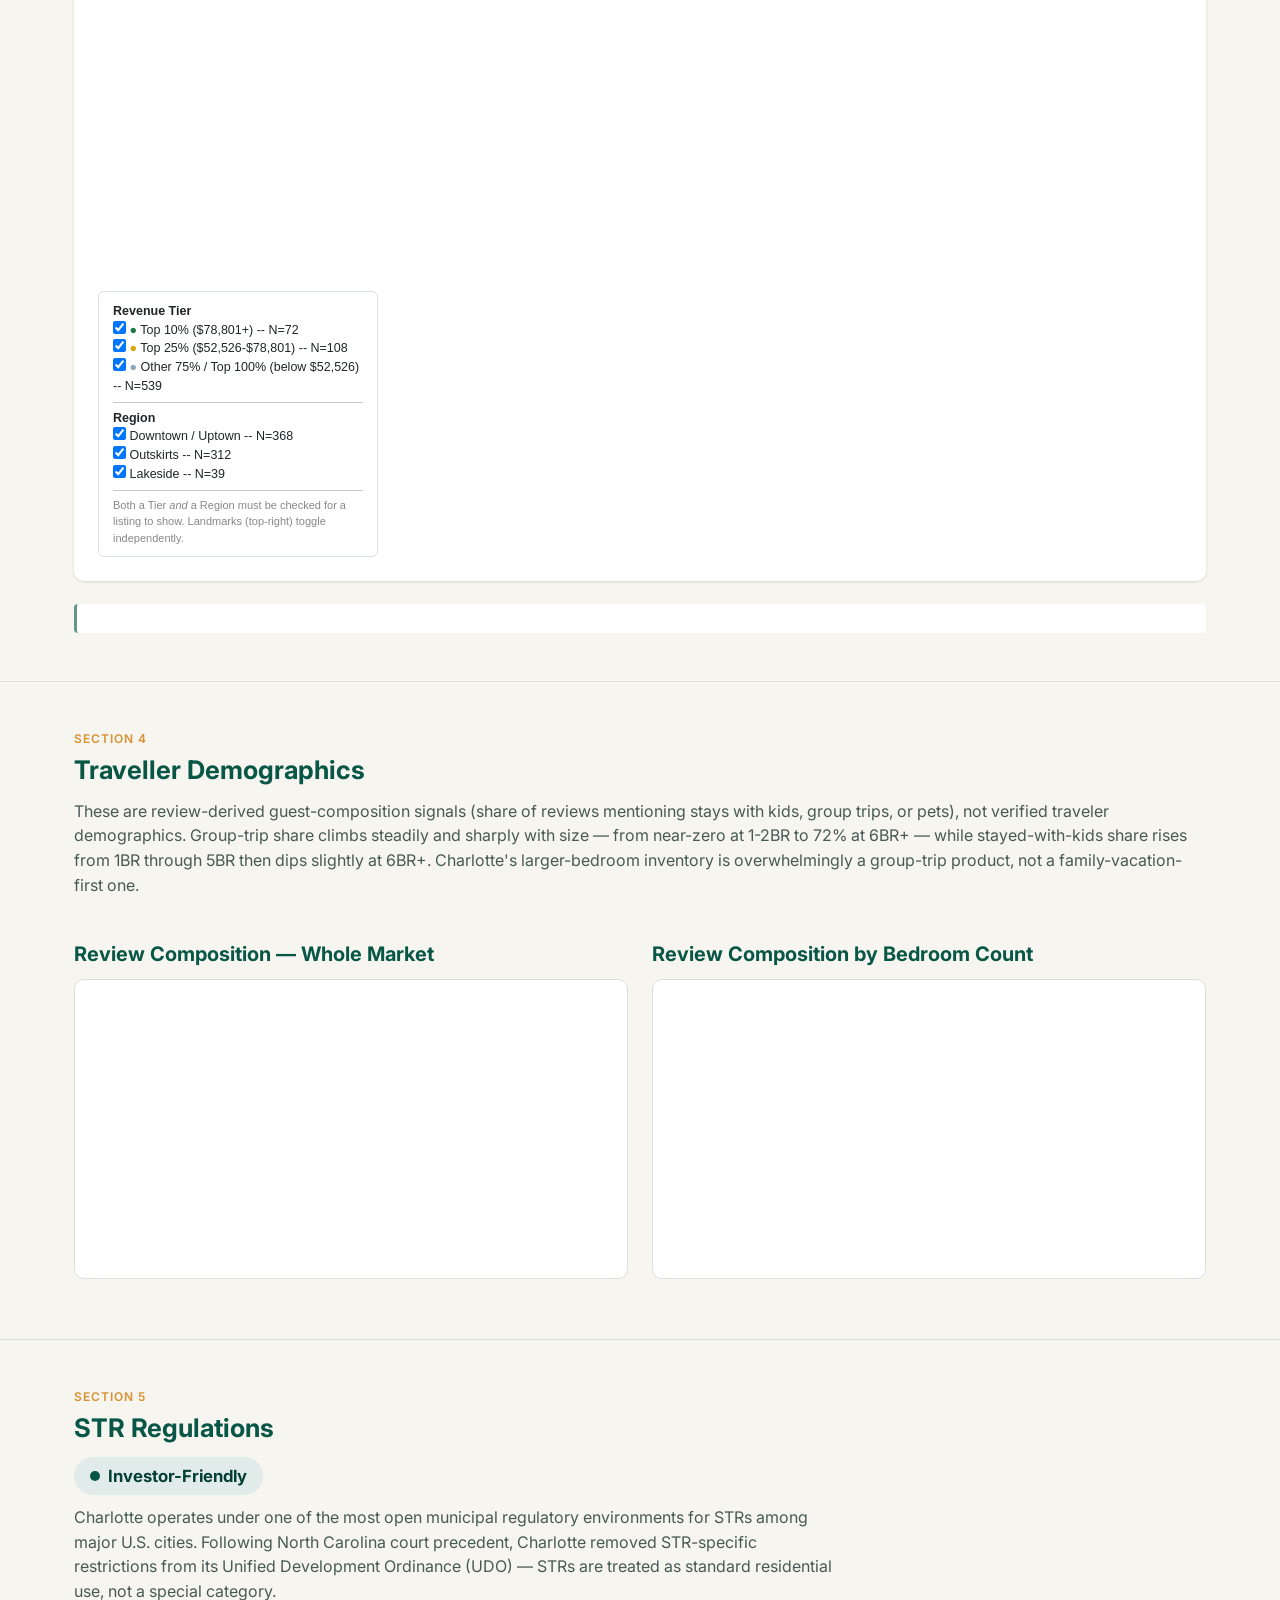
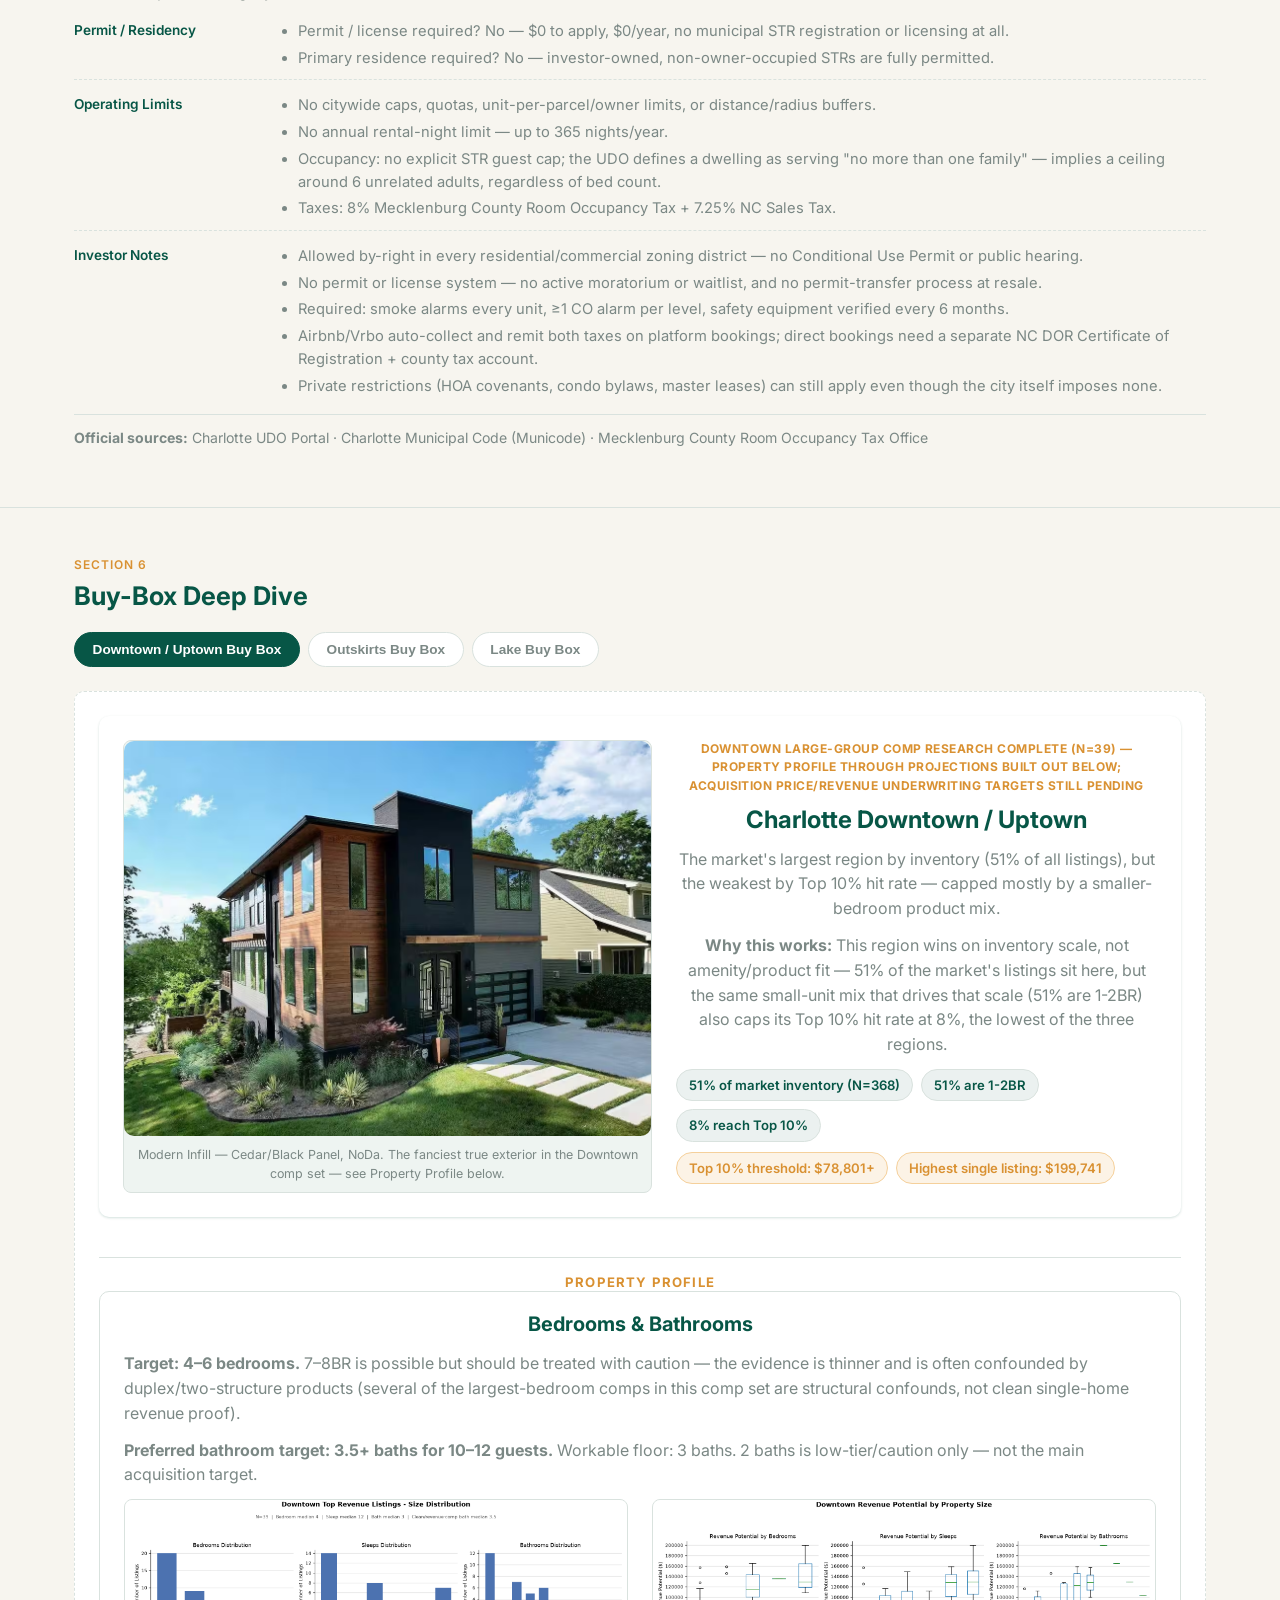
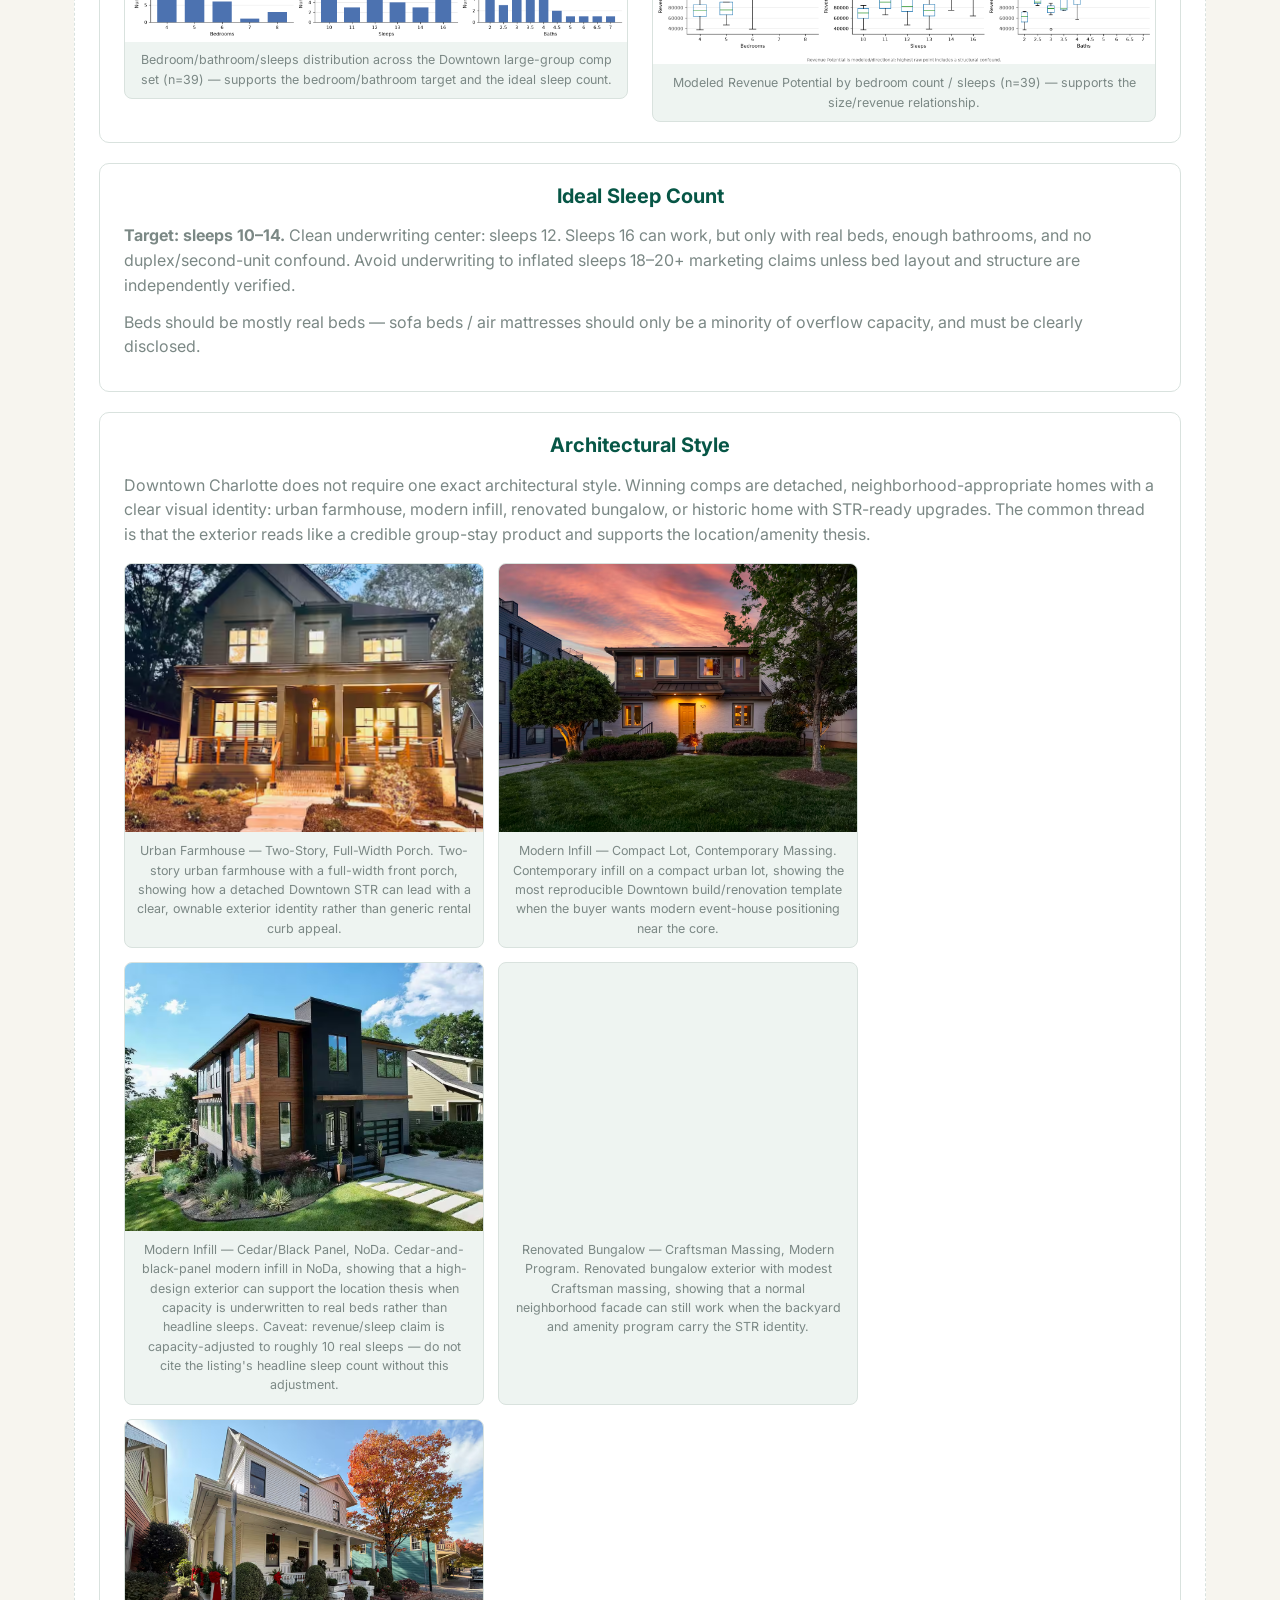
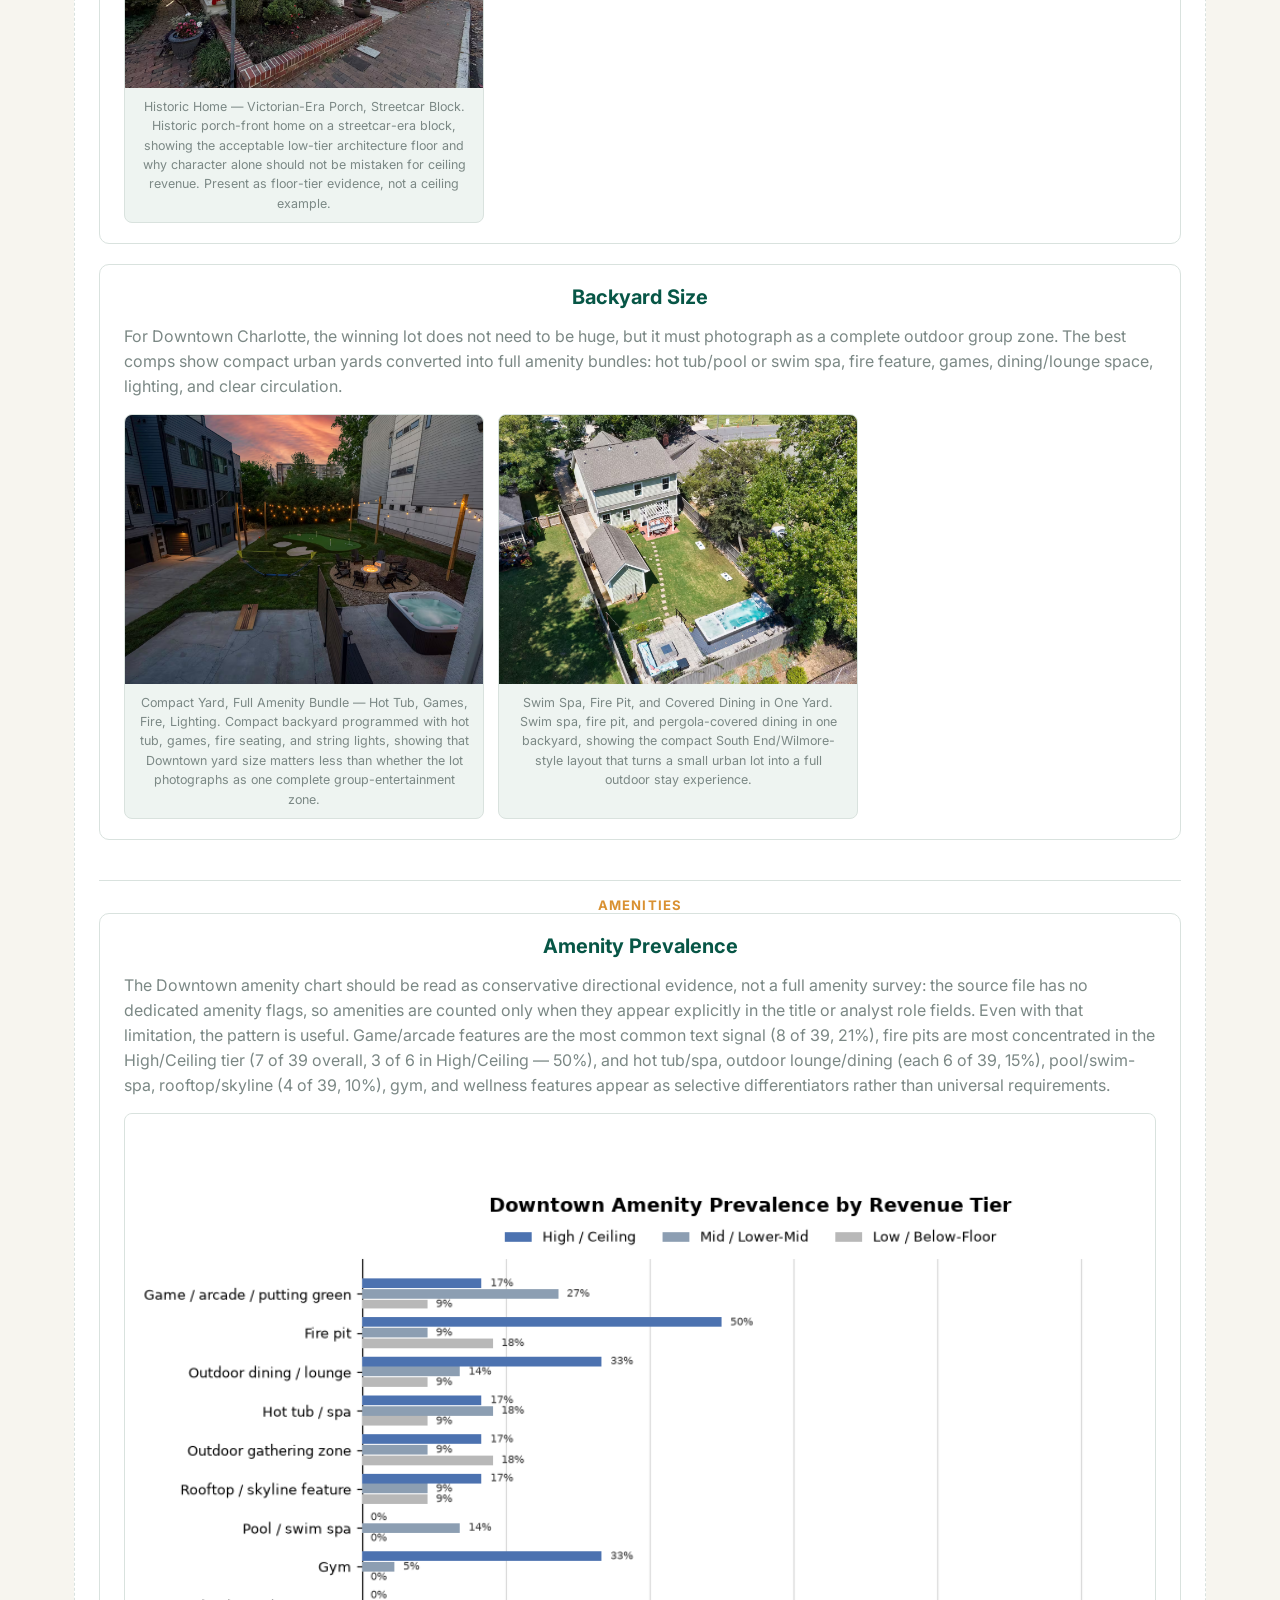
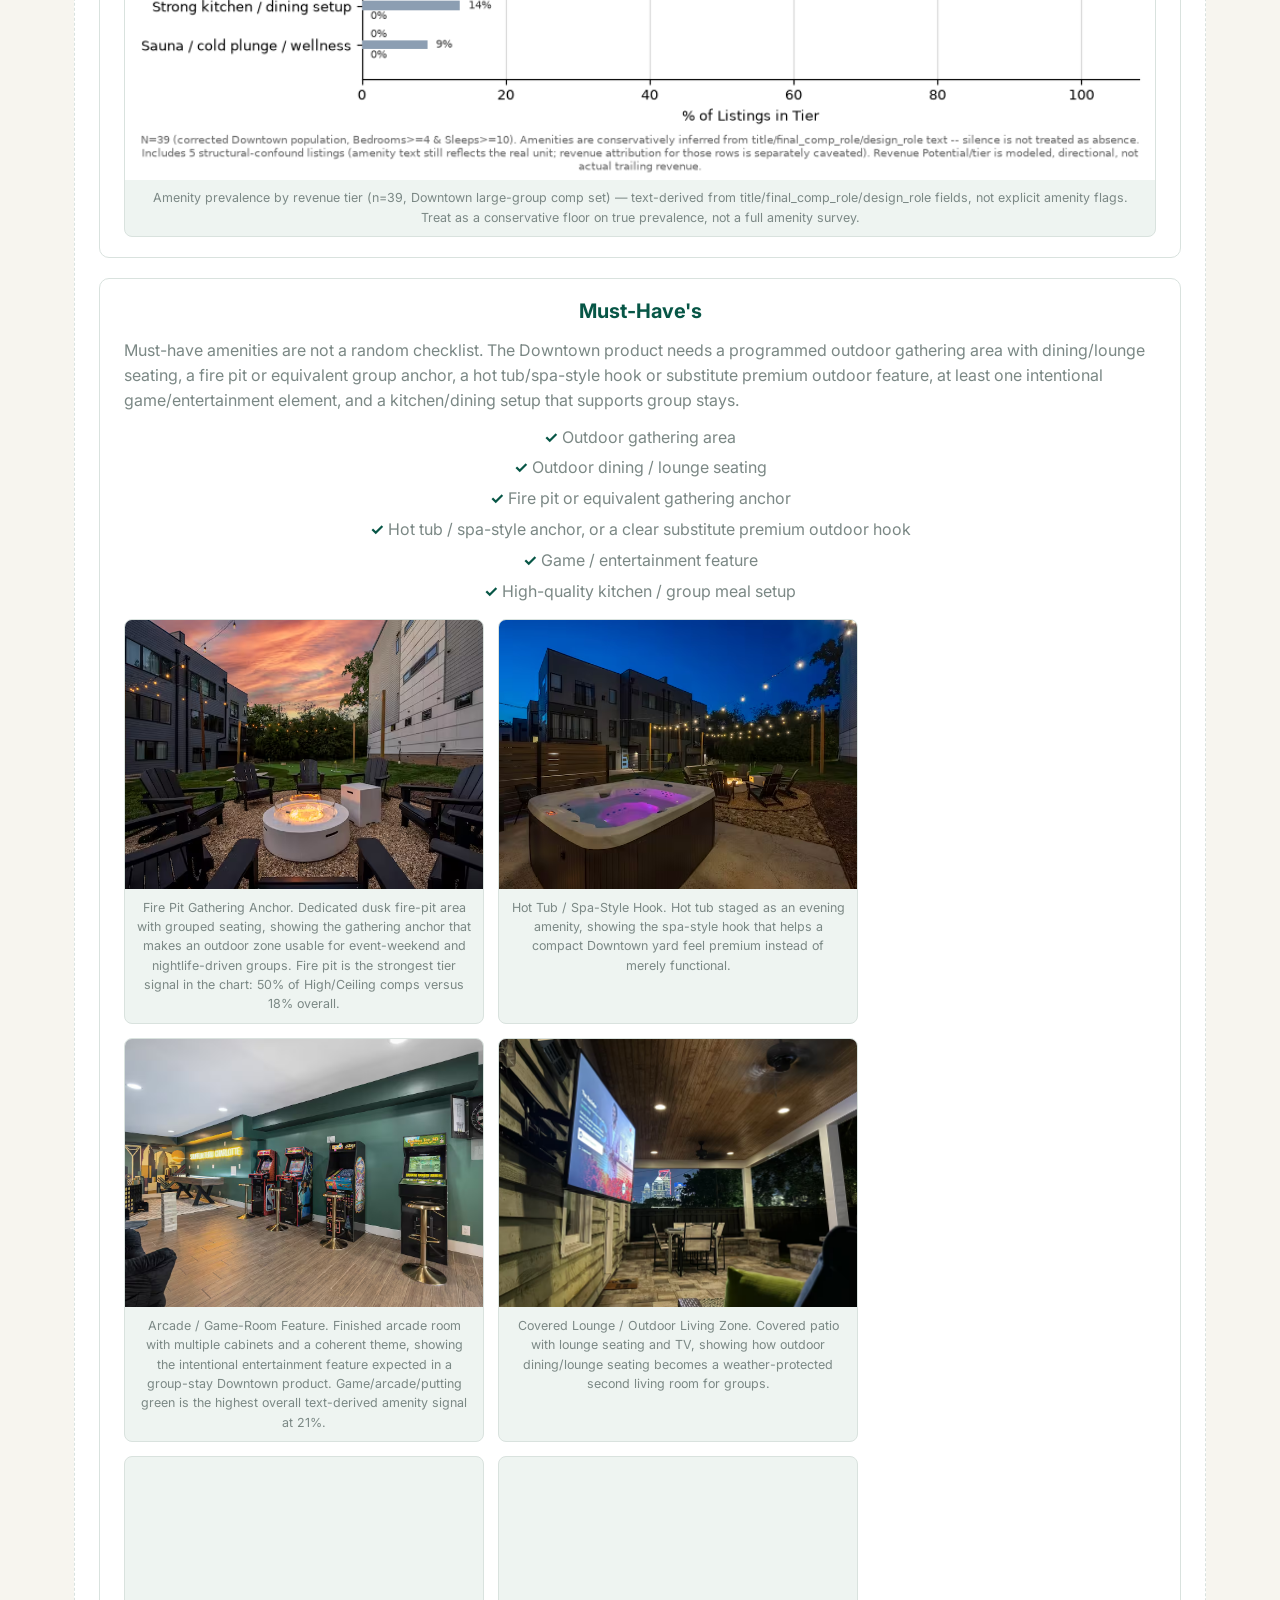
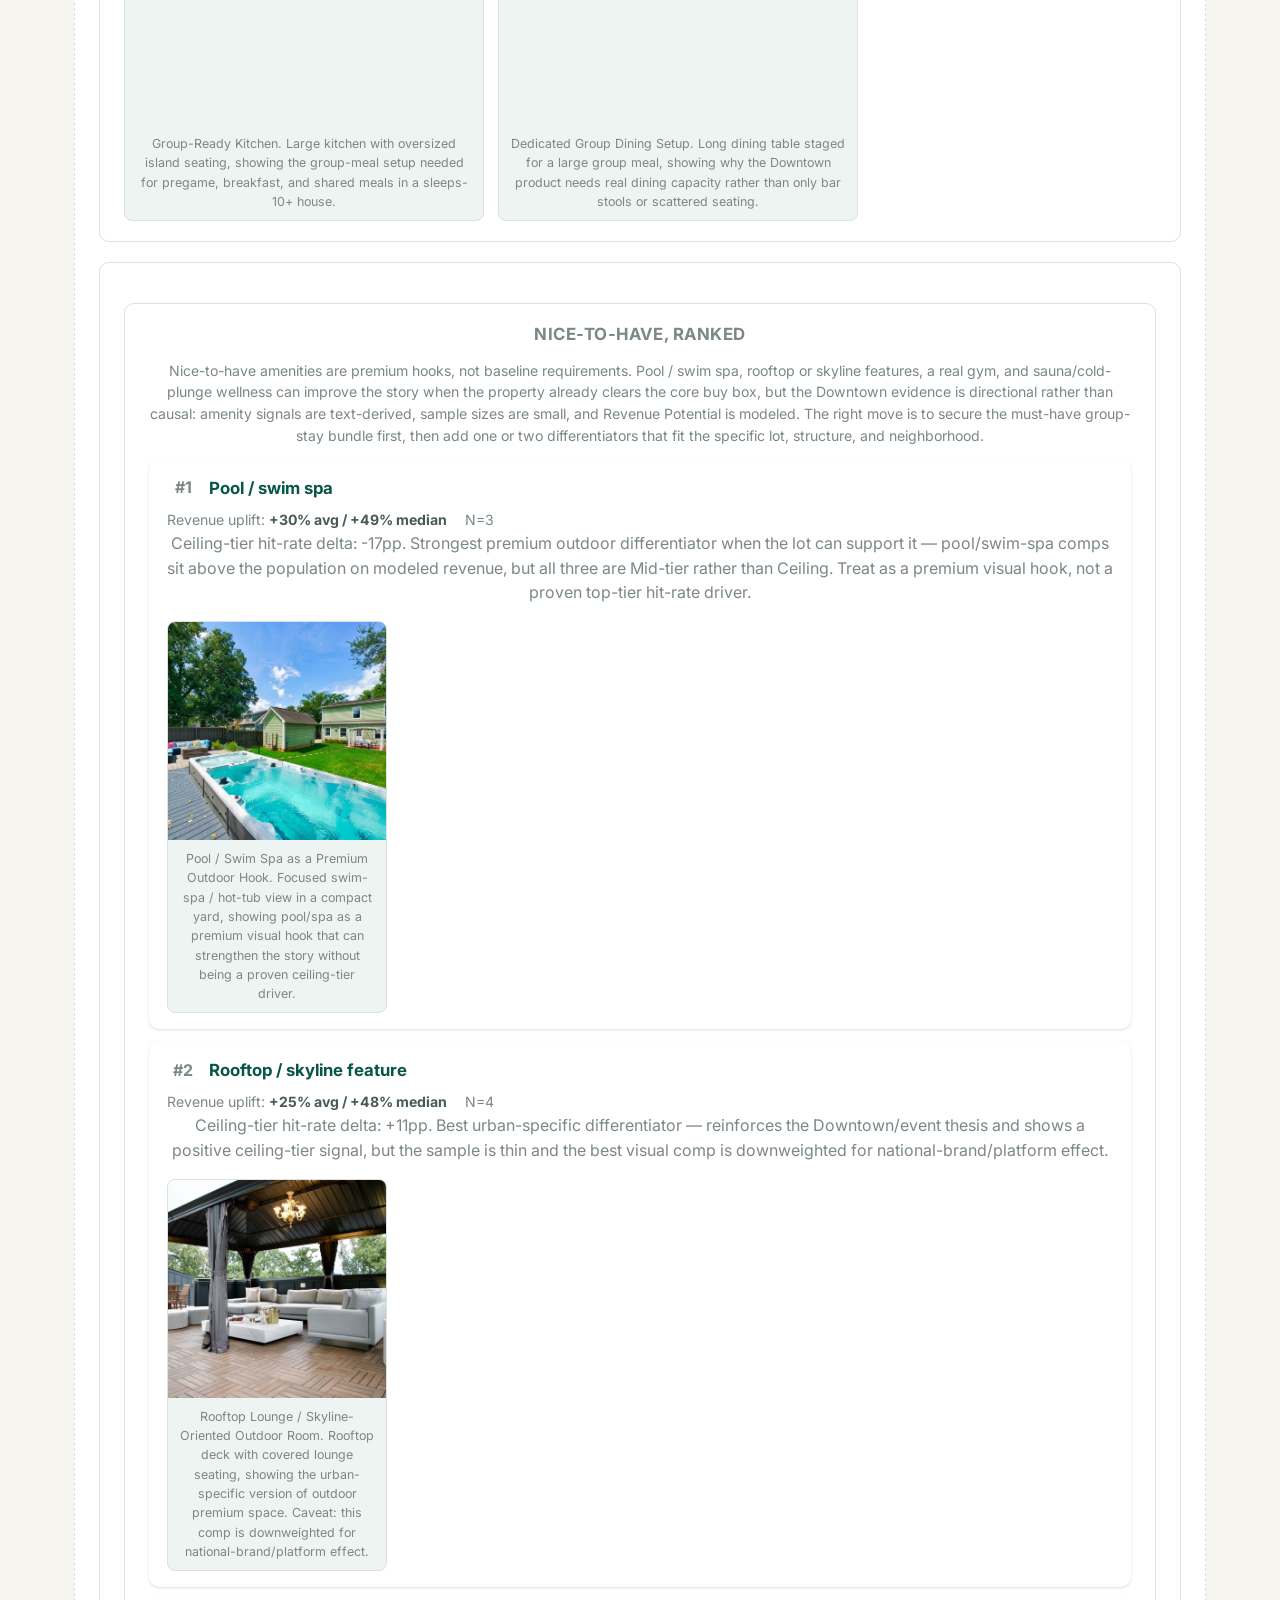
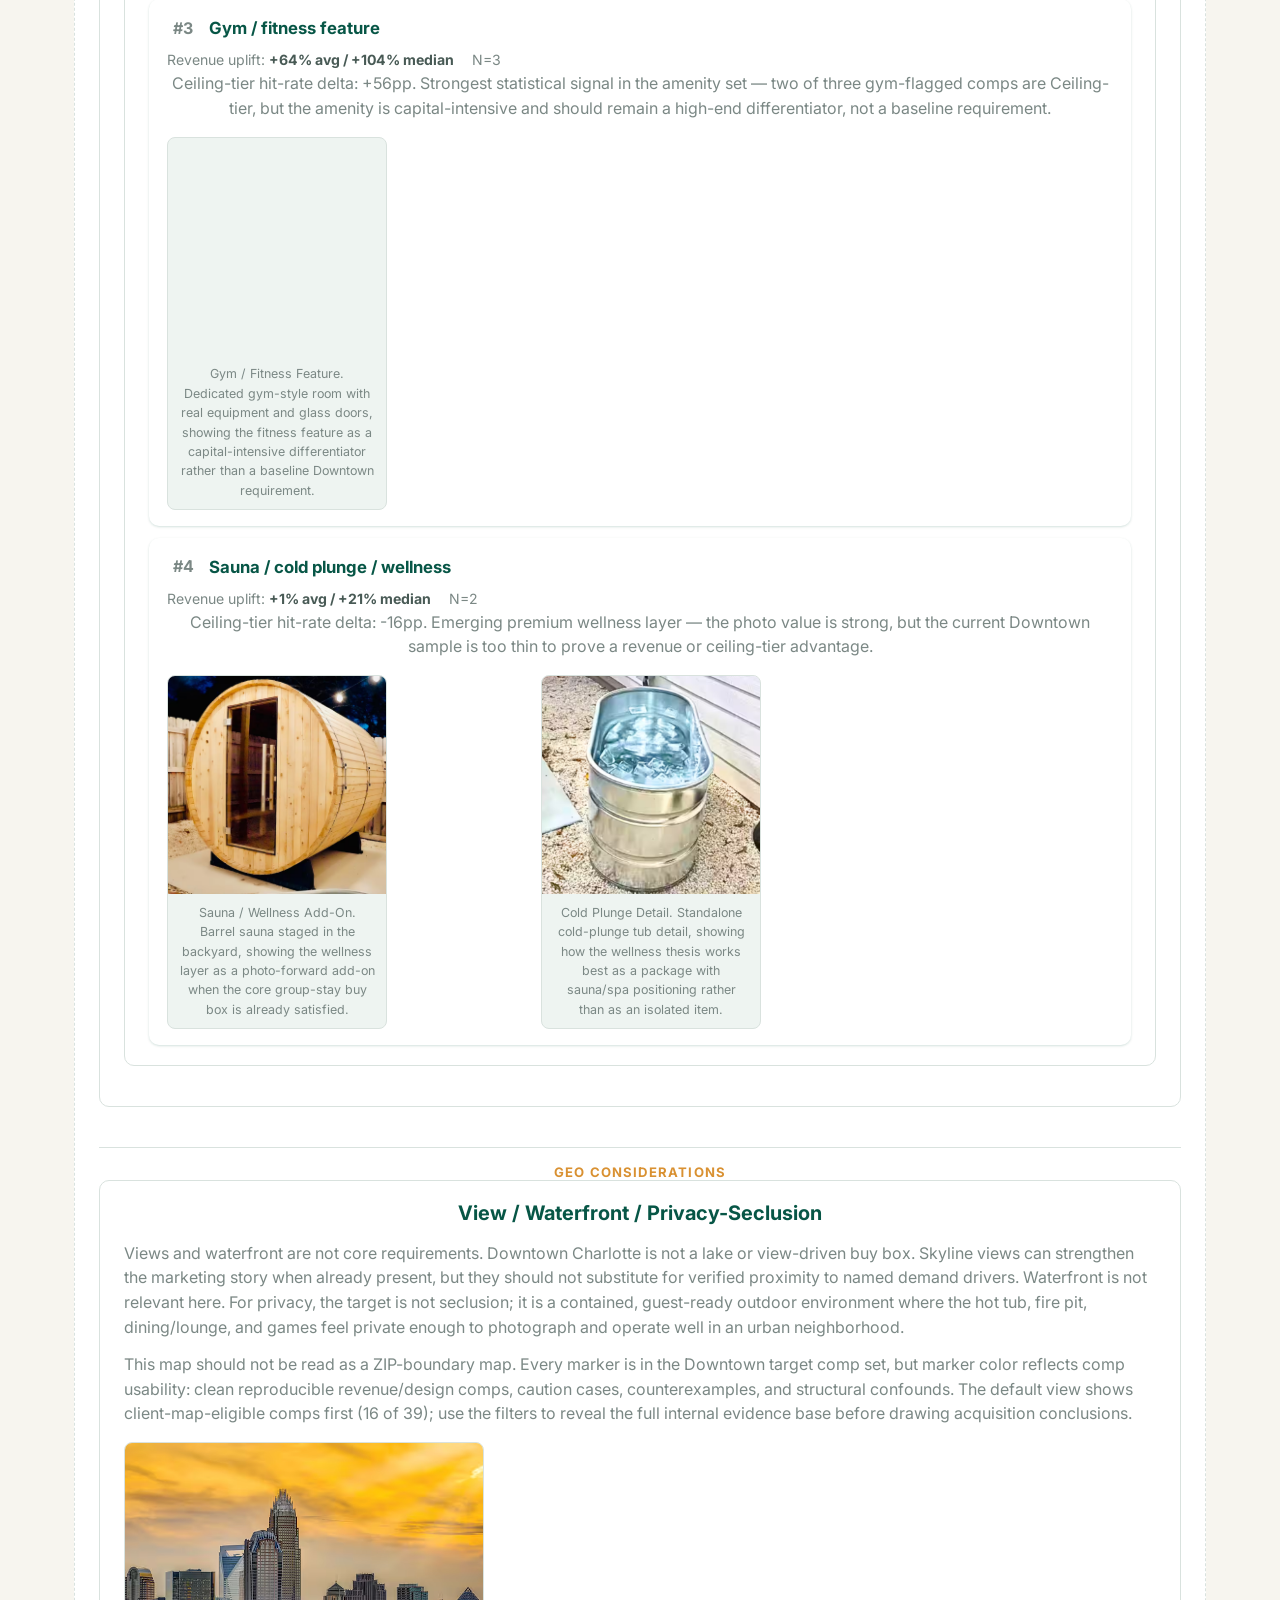
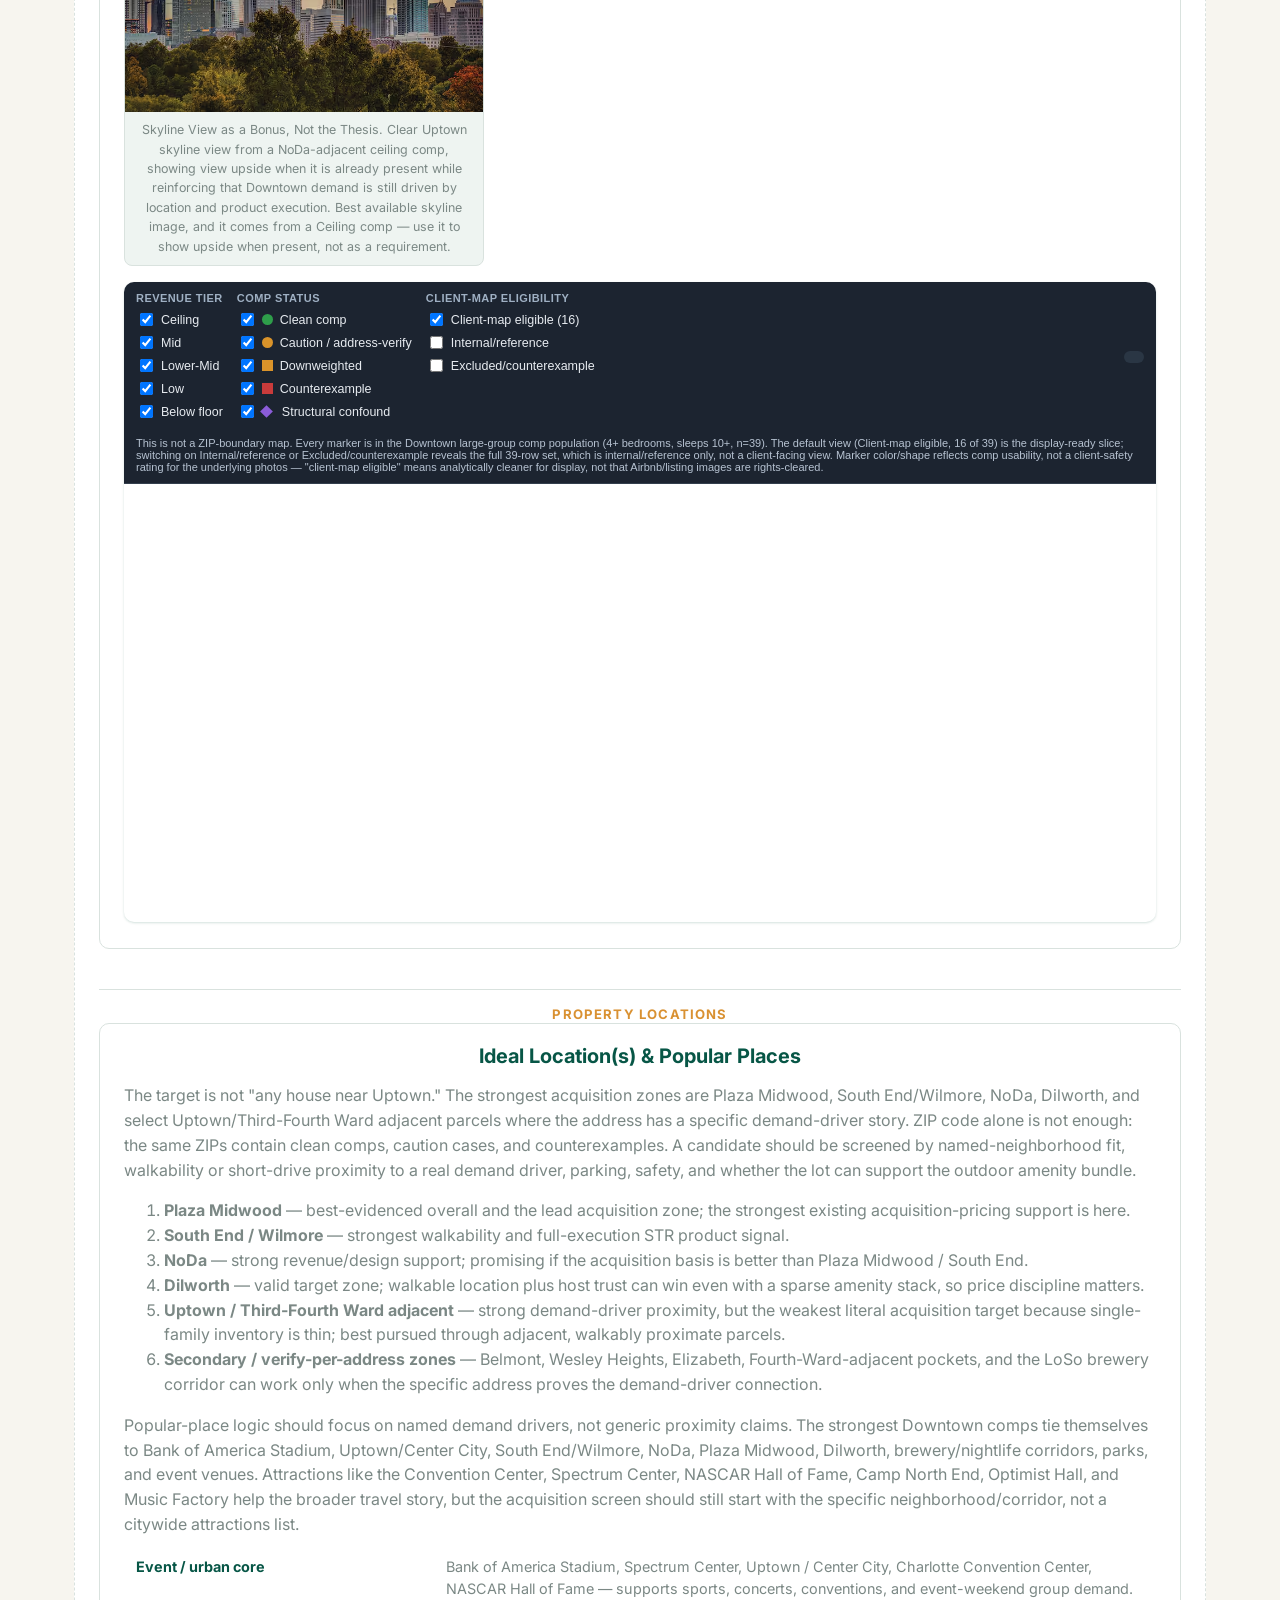
==== commit b7f59d75: "Add revenue-range chips, tier colors, and clean up declaration cards Revenue ranges (declaration car" ====
--- a/index.html
+++ b/index.html
@@ -7,7 +7,7 @@
 <link rel="stylesheet" href="https://unpkg.com/leaflet@1.9.4/dist/leaflet.css" />
 <link rel="preconnect" href="https://fonts.googleapis.com" />
 <link href="https://fonts.googleapis.com/css2?family=Inter:wght@400;500;600;700&display=swap" rel="stylesheet" />
-<link rel="stylesheet" href="css/styles.css?v=20260908-cw1" />
+<link rel="stylesheet" href="css/styles.css?v=20260909-cw4" />
 </head>
 <body>
 
@@ -62,7 +62,7 @@
     <div class="container">
       <p class="section-kicker">Section 3</p>
       <h2>Location Analysis</h2>
-      <iframe class="embedded-map embedded-map--tall" src="assets/overview/charlotte_overview_map.html?v=20260908-cw1" loading="lazy" title="Interactive map of Charlotte STR revenue tiers, Downtown/Outskirts/Lakeside regions, and demand-driver landmarks"></iframe>
+      <iframe class="embedded-map embedded-map--tall" src="assets/overview/charlotte_overview_map.html?v=20260909-cw4" loading="lazy" title="Interactive map of Charlotte STR revenue tiers, Downtown/Outskirts/Lakeside regions, and demand-driver landmarks"></iframe>
       <div id="map-interpretation" class="section-interpretation"></div>
     </div>
   </section>
@@ -141,10 +141,10 @@
 
 <script src="https://unpkg.com/leaflet@1.9.4/dist/leaflet.js"></script>
 <script src="https://cdn.jsdelivr.net/npm/chart.js@4.4.4/dist/chart.umd.min.js"></script>
-<script src="js/data.js?v=20260908-cw1"></script>
-<script src="js/render.js?v=20260908-cw1"></script>
-<script src="js/charts.js?v=20260908-cw1"></script>
-<script src="js/map.js?v=20260908-cw1"></script>
-<script src="js/main.js?v=20260908-cw1"></script>
+<script src="js/data.js?v=20260909-cw4"></script>
+<script src="js/render.js?v=20260909-cw4"></script>
+<script src="js/charts.js?v=20260909-cw4"></script>
+<script src="js/map.js?v=20260909-cw4"></script>
+<script src="js/main.js?v=20260909-cw4"></script>
 </body>
 </html>
--- a/css/styles.css
+++ b/css/styles.css
@@ -49,6 +49,17 @@
   --accent-tint: color-mix(in srgb, var(--brand-gold) 7%, white);
   --accent-tint-strong: color-mix(in srgb, var(--brand-gold) 14%, white);
   --hairline: 1px solid var(--color-border);
+
+  /* Traffic-light tier colors -- High/Mid/Low comp-set and execution tiers
+     (Lake's Comp-Set Visual Comparison, amenity execution tiers), deliberately
+     distinct from the brand green/gold above since those already carry a
+     different meaning (primary/accent) elsewhere on the page. */
+  --tier-high: var(--brand-green);
+  --tier-high-bg: color-mix(in srgb, var(--brand-green) 12%, white);
+  --tier-mid: #a16207;
+  --tier-mid-bg: #fbf0d2;
+  --tier-low: #b3261e;
+  --tier-low-bg: #fbe4e2;
 }
 
 * { box-sizing: border-box; }
@@ -118,11 +129,25 @@
 .declaration-card--lead .btn { margin-top: auto; align-self: flex-start; }
 .declaration-card--pending { background: var(--surface-tint); border: var(--hairline); box-shadow: none; }
 .declaration-card__eyebrow { text-transform: uppercase; font-size: 0.72rem; font-weight: 700; letter-spacing: 0.06em; color: var(--color-accent); }
+/* Revenue range chip -- shown right under the box name, before the thesis,
+   so the acquisition-team reader gets the headline number first: what
+   revenue this buy box is actually about, before reading why. */
+.declaration-card__revenue { display: flex; align-items: baseline; flex-wrap: wrap; gap: 4px 8px; margin: 6px 0 10px; padding: 8px 12px; background: var(--accent-tint-strong); border-radius: 8px; }
+.declaration-card__revenue-value { font-size: 1.25rem; font-weight: 800; color: var(--color-primary); white-space: nowrap; }
+.declaration-card__revenue-label { font-size: 0.72rem; text-transform: uppercase; letter-spacing: 0.04em; color: var(--color-text-muted); }
 .declaration-card__thesis { font-size: 0.92rem; color: var(--color-text-muted); }
-.declaration-card__specs { margin: 0.75rem 0 0; }
-.declaration-card__specs dt { font-size: 0.72rem; text-transform: uppercase; color: var(--color-text-muted); margin-top: 0.6rem; }
-.declaration-card__specs dd { margin: 0.1rem 0 0; font-size: 0.92rem; }
-.declaration-card__specs dd { margin: 0; }
+/* Spec rows -- a small colored label "chip" (not plain muted caps text)
+   above each value, with a dashed divider closing out every row but the
+   last, so four back-to-back facts read as distinct, scannable rows
+   instead of one undifferentiated block of gray text. */
+.declaration-card__specs { margin: 1rem 0 0; }
+.declaration-card__specs dt {
+  display: inline-block; font-size: 0.66rem; font-weight: 700; text-transform: uppercase; letter-spacing: 0.05em;
+  color: var(--brand-gold-dark); background: var(--accent-tint); padding: 2px 8px; border-radius: 4px; margin-top: 0.9rem;
+}
+.declaration-card__specs dt:first-child { margin-top: 0; }
+.declaration-card__specs dd { margin: 0.4rem 0 0; padding-bottom: 0.8rem; border-bottom: 1px dashed var(--color-border); font-size: 0.9rem; line-height: 1.5; color: var(--color-text); }
+.declaration-card__specs dd:last-of-type { border-bottom: none; padding-bottom: 0; }
 
 /* ==== Section 2: market ==== */
 .market-overview p { max-width: 860px; }
@@ -239,6 +264,16 @@
 .bb2-tier-compare__grid { display: grid; grid-template-columns: repeat(3, 1fr); gap: 20px; margin-top: 16px; }
 .bb2-tier-compare__col { background: var(--surface-tint); border-radius: var(--radius); padding: 16px; }
 .bb2-tier-compare__col-label { font-weight: 700; color: var(--color-primary); text-transform: uppercase; font-size: 0.85rem; letter-spacing: 0.03em; margin-bottom: 8px; }
+/* High/Mid/Low tier columns get a traffic-light background so a reader can
+   tell performance tier at a glance without reading the column label --
+   green/yellow/red rather than the site's own green/gold brand colors,
+   which already mean something else (primary/accent) elsewhere. */
+.bb2-tier-compare__col--high { background: var(--tier-high-bg); border: 1px solid color-mix(in srgb, var(--tier-high) 30%, transparent); }
+.bb2-tier-compare__col--high .bb2-tier-compare__col-label { color: var(--tier-high); }
+.bb2-tier-compare__col--mid { background: var(--tier-mid-bg); border: 1px solid color-mix(in srgb, var(--tier-mid) 30%, transparent); }
+.bb2-tier-compare__col--mid .bb2-tier-compare__col-label { color: var(--tier-mid); }
+.bb2-tier-compare__col--low { background: var(--tier-low-bg); border: 1px solid color-mix(in srgb, var(--tier-low) 30%, transparent); }
+.bb2-tier-compare__col--low .bb2-tier-compare__col-label { color: var(--tier-low); }
 .bb2-tier-compare__property { font-size: 0.85rem; color: var(--color-text-muted); margin-top: 8px; padding-top: 8px; border-top: var(--hairline); }
 .bb2-tier-compare__property:first-child { border-top: none; padding-top: 0; }
 .comp-tier-property__label { color: var(--color-text); line-height: 1.4; }
